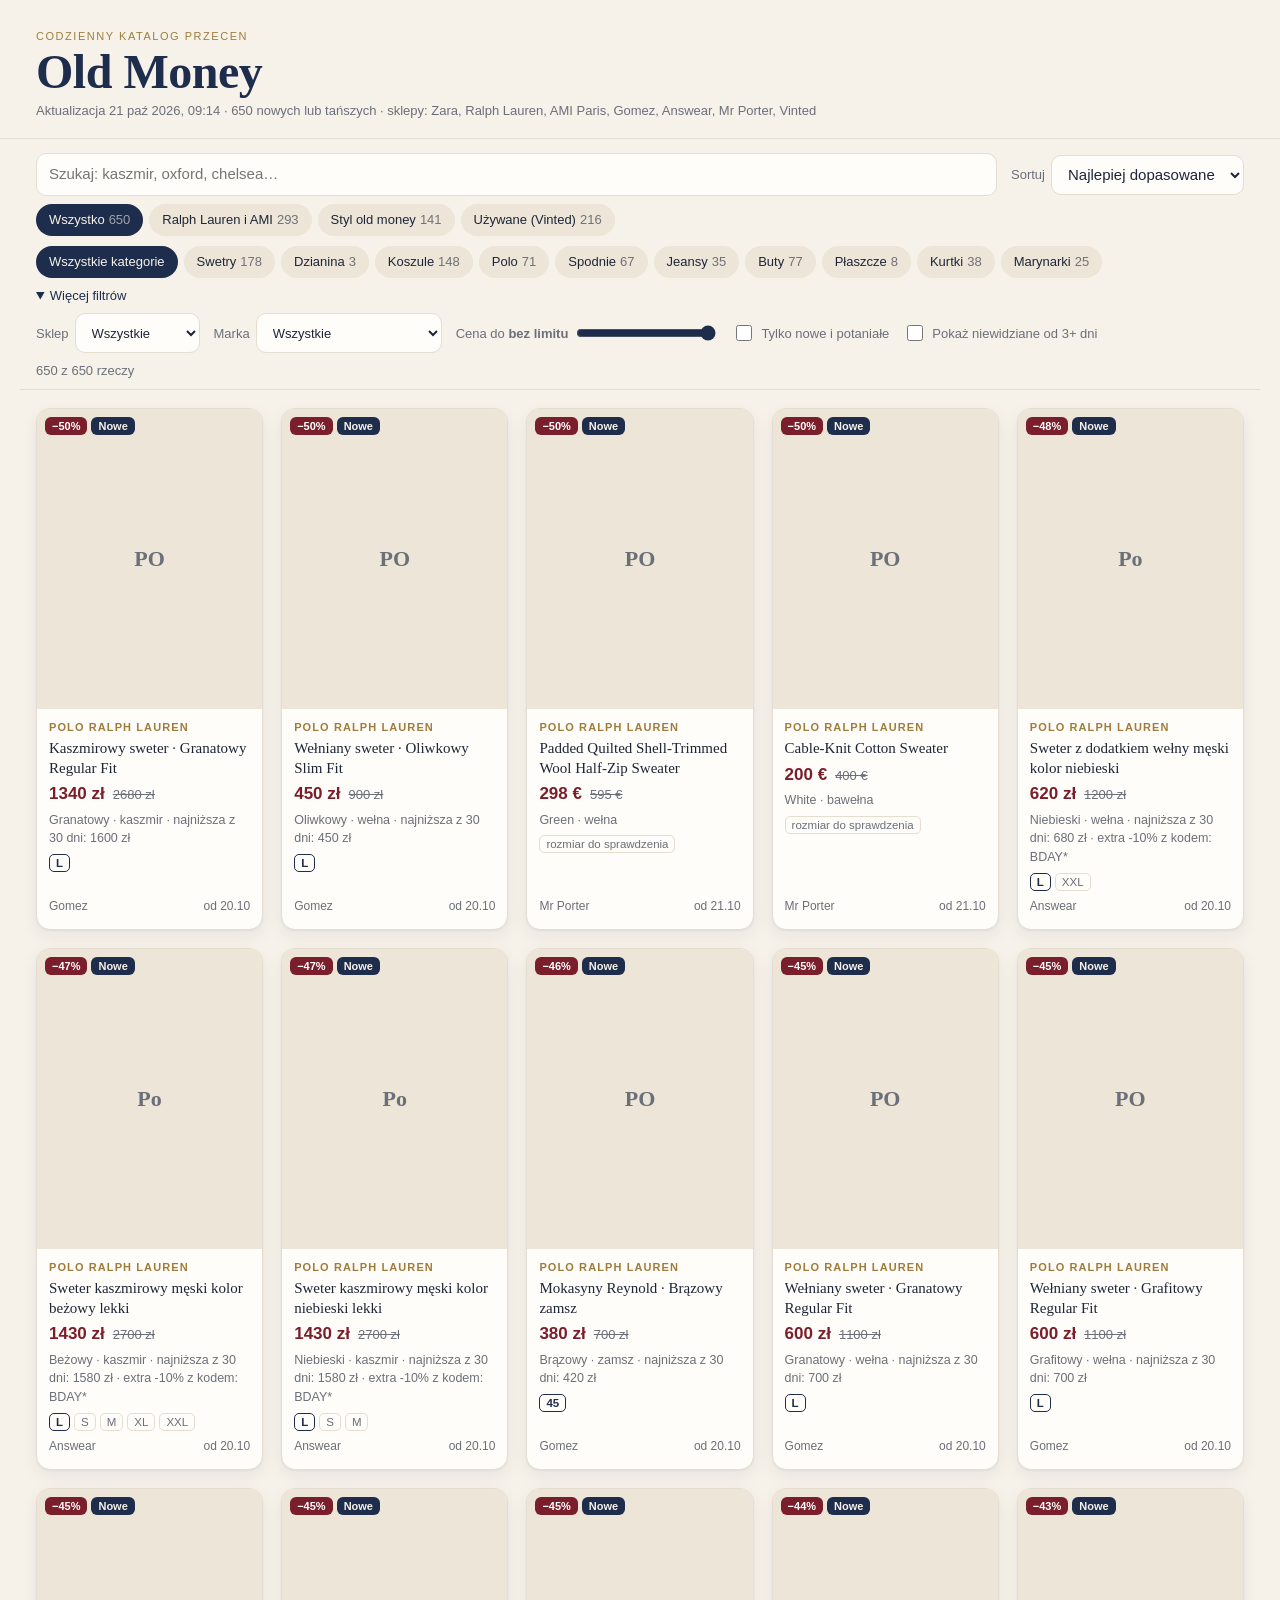
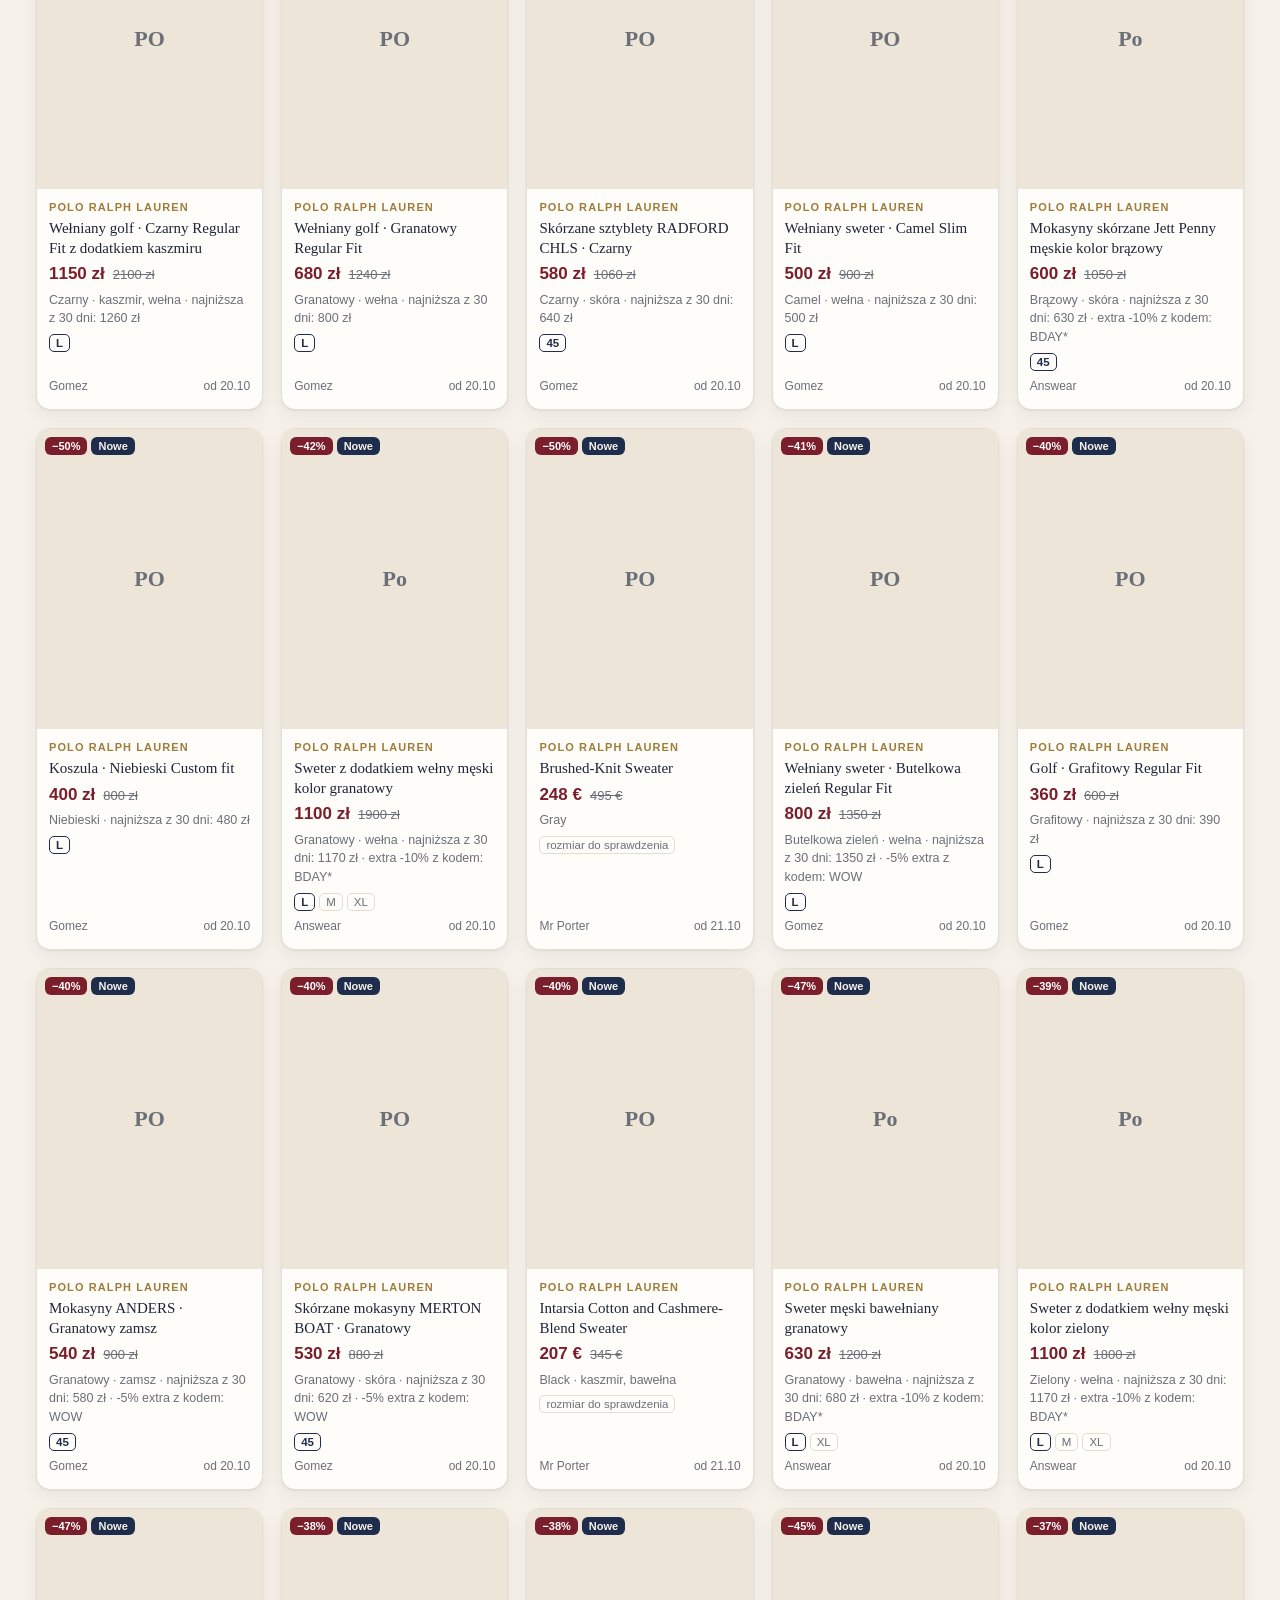
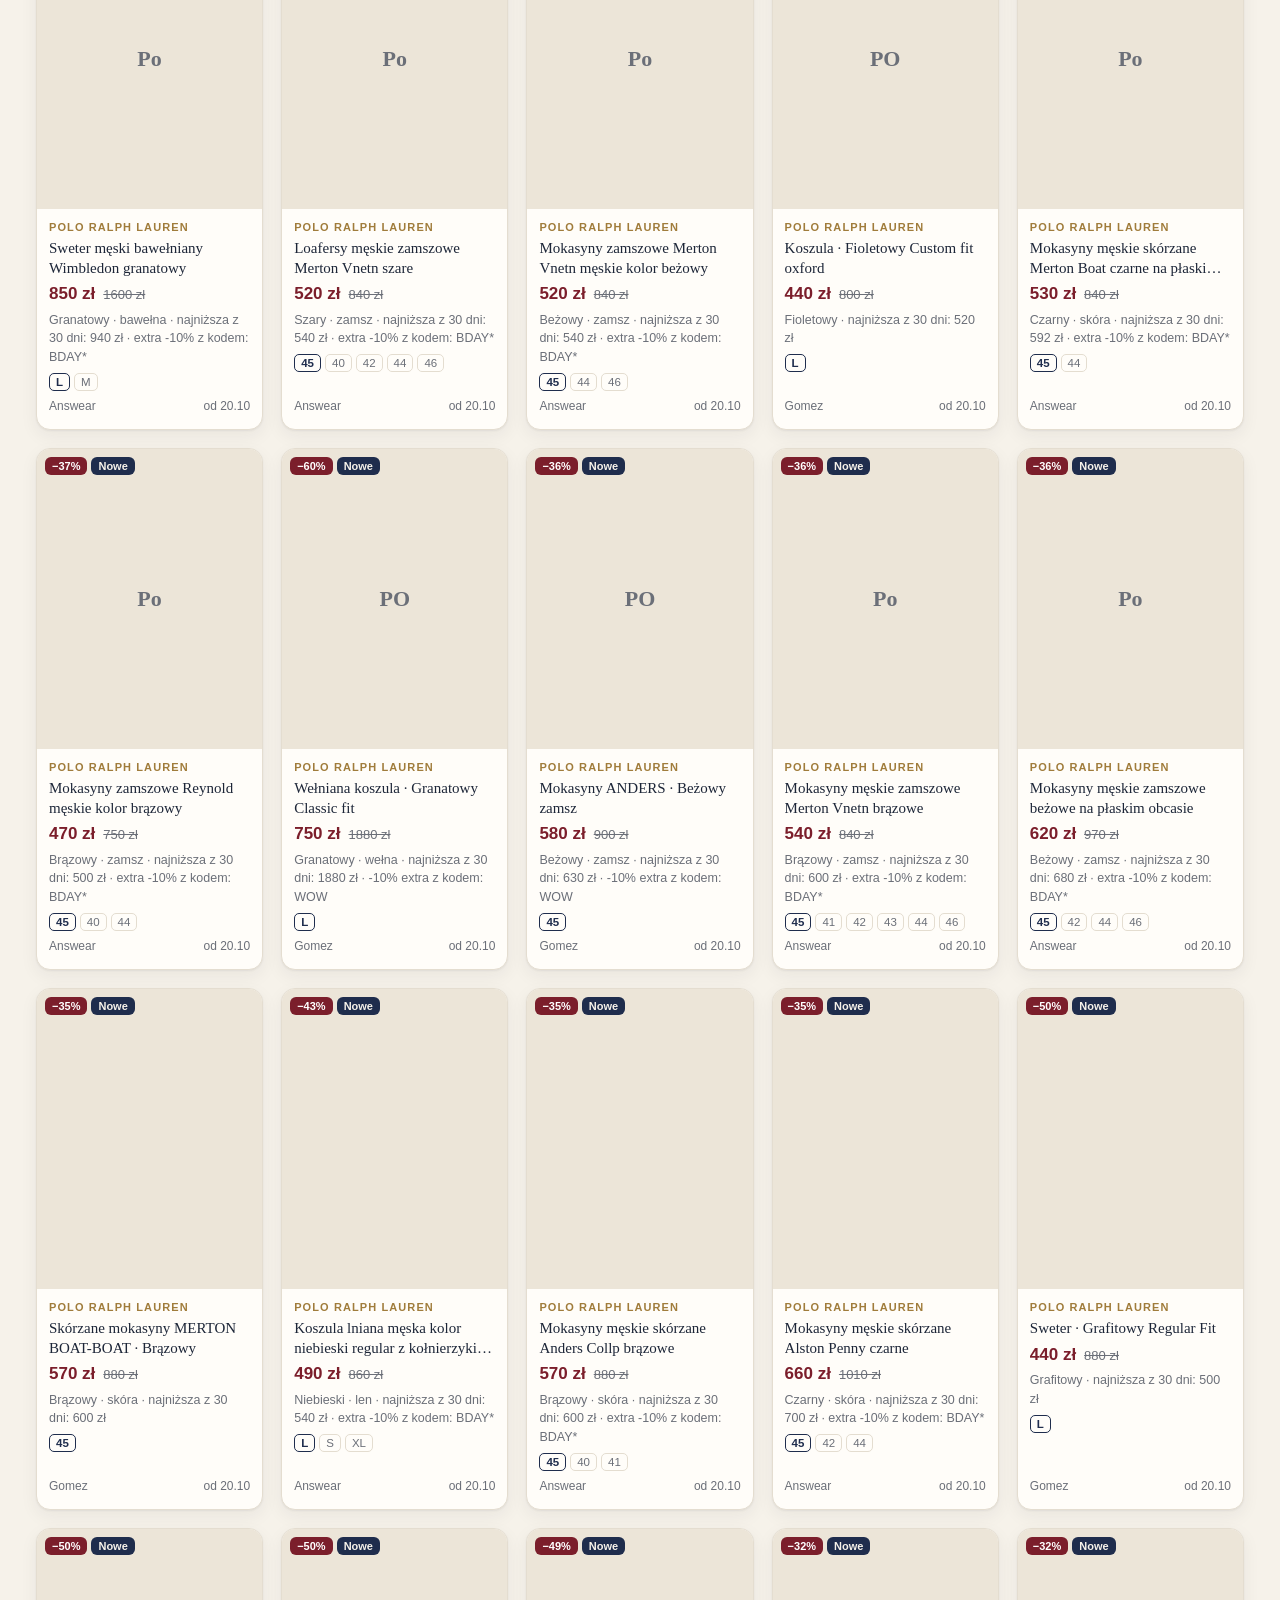
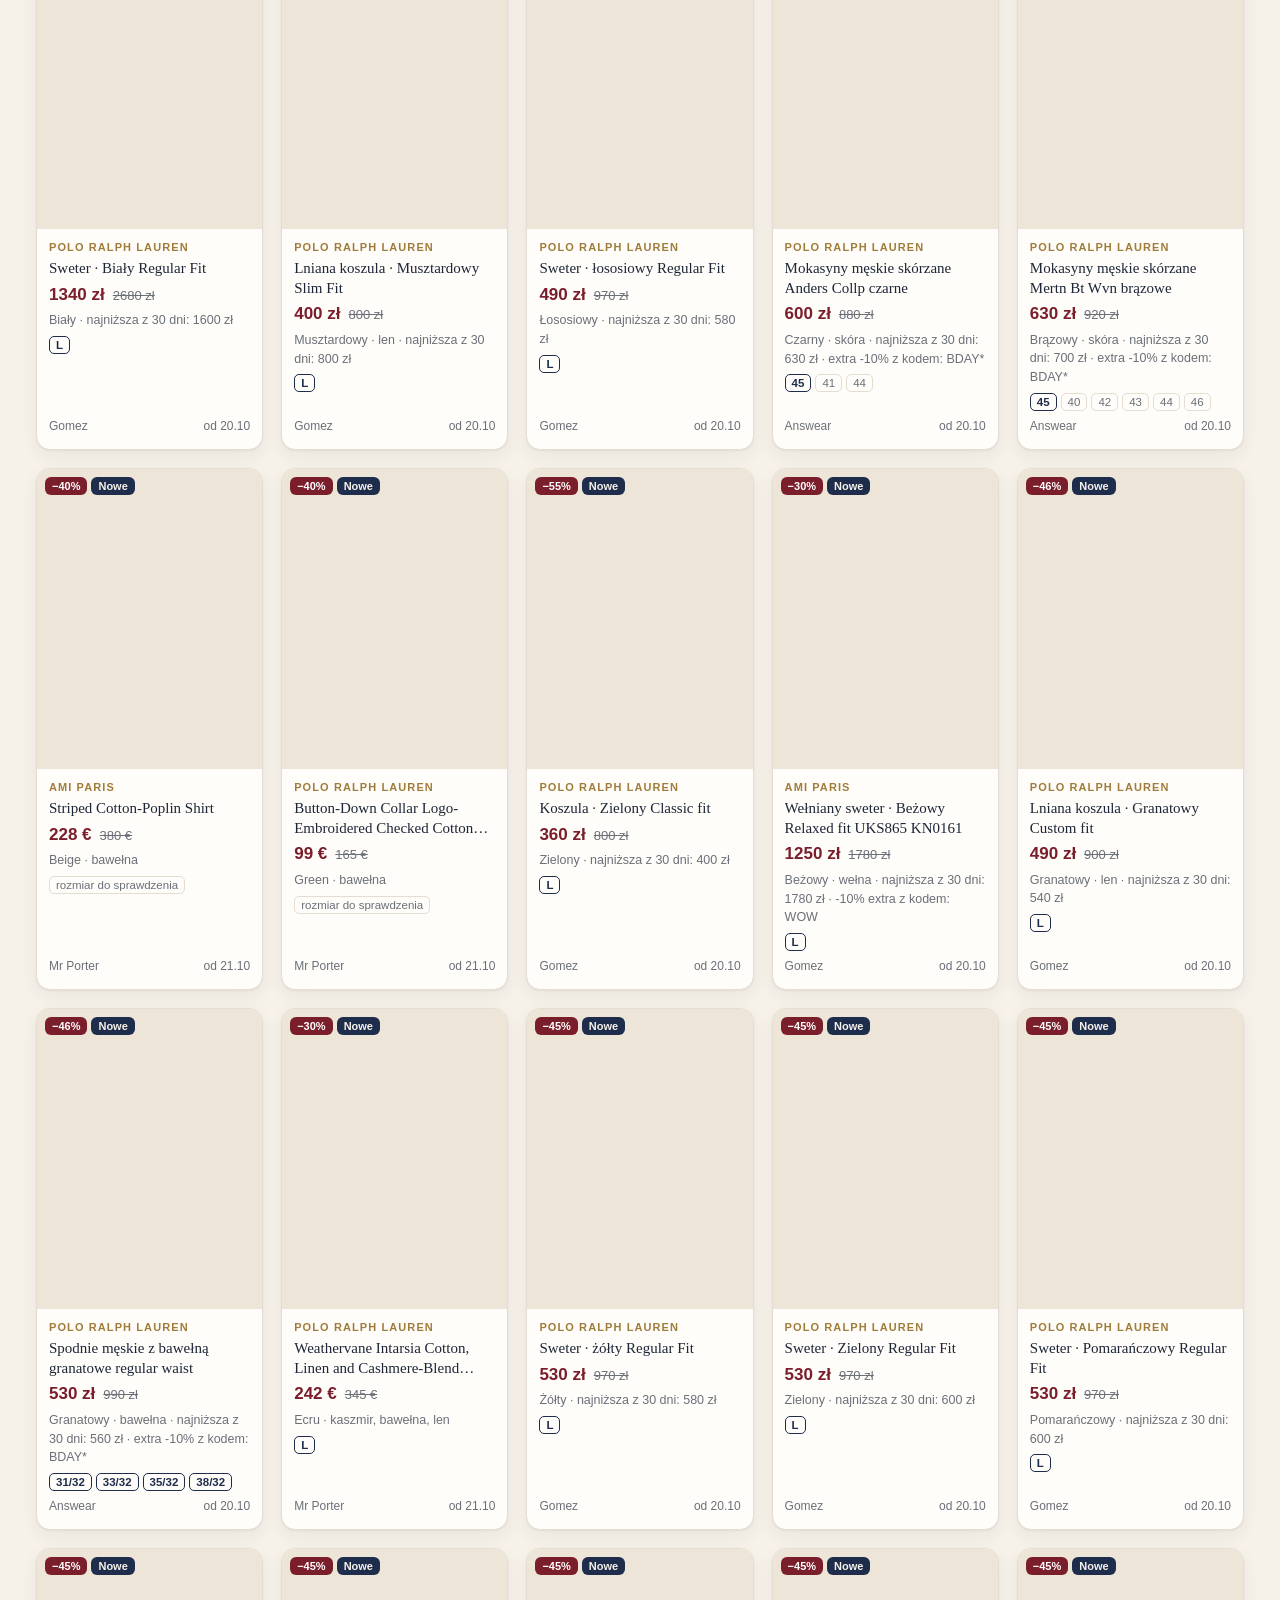
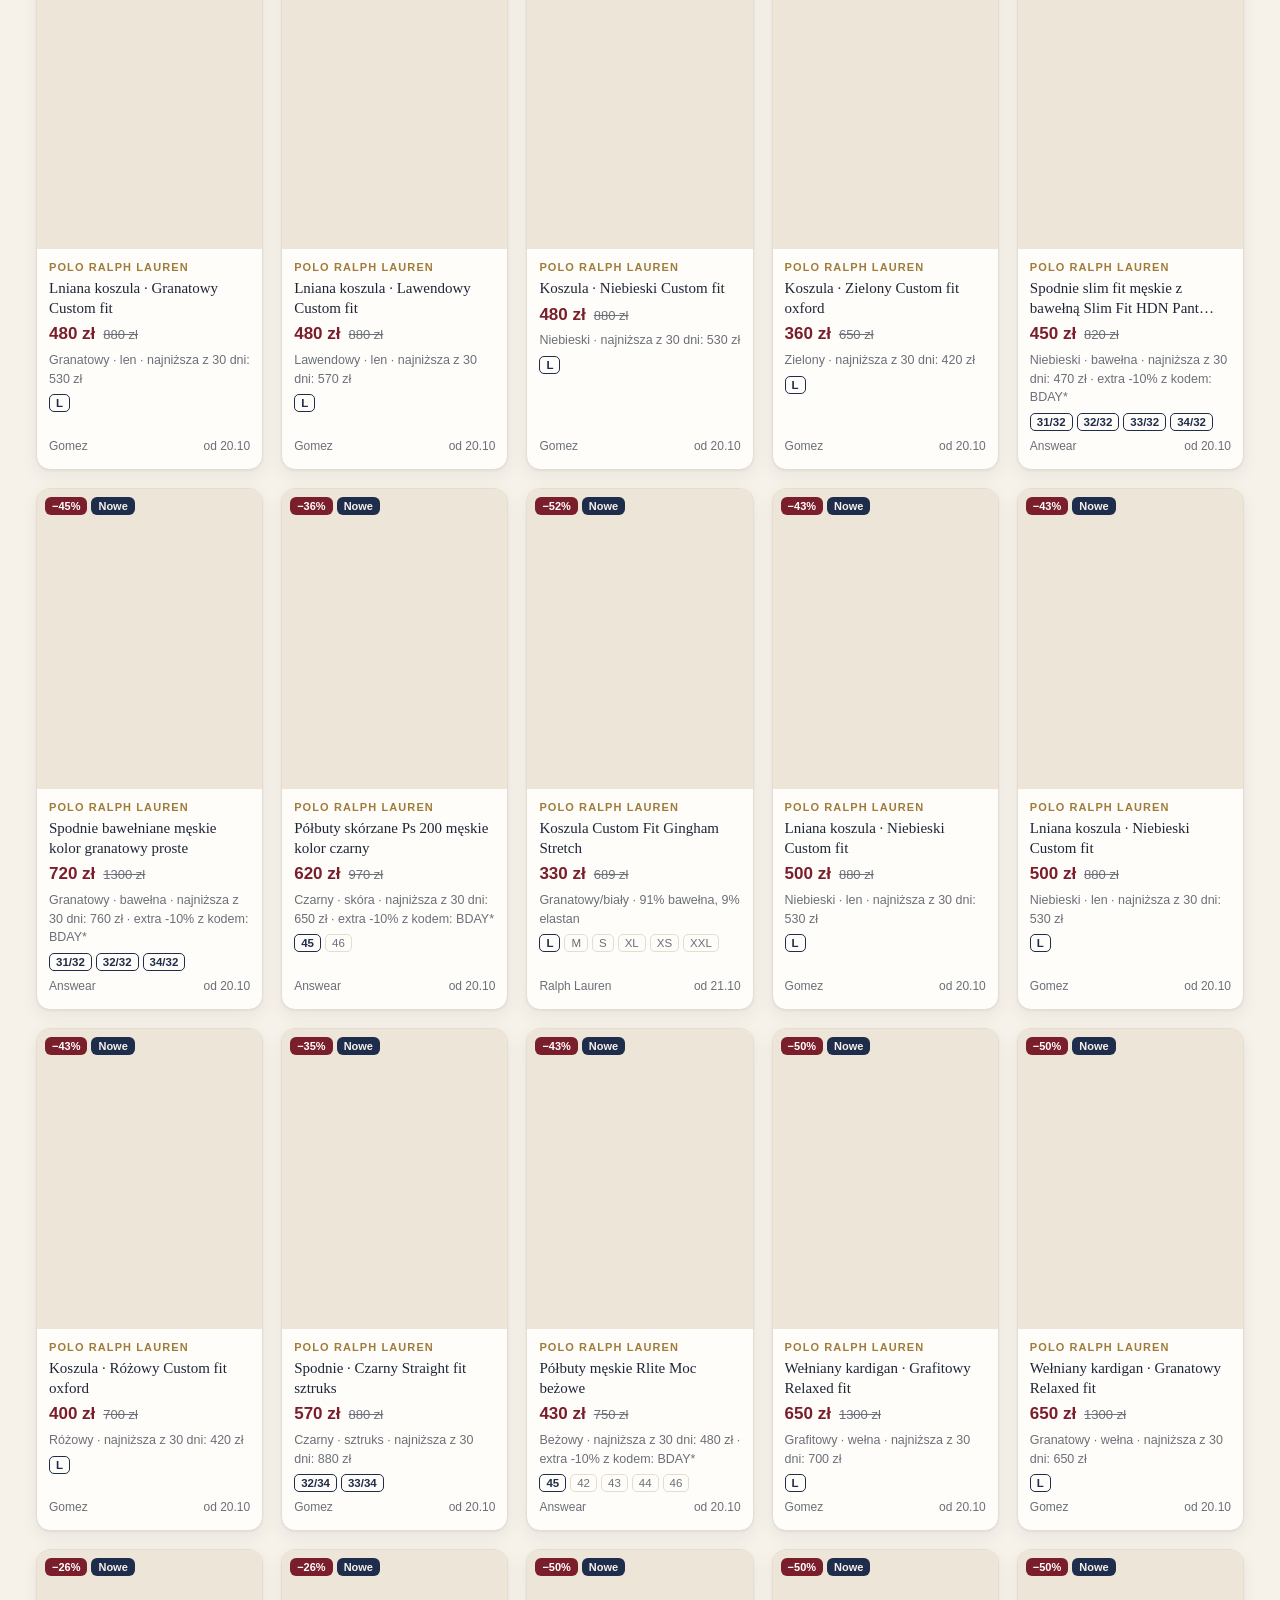
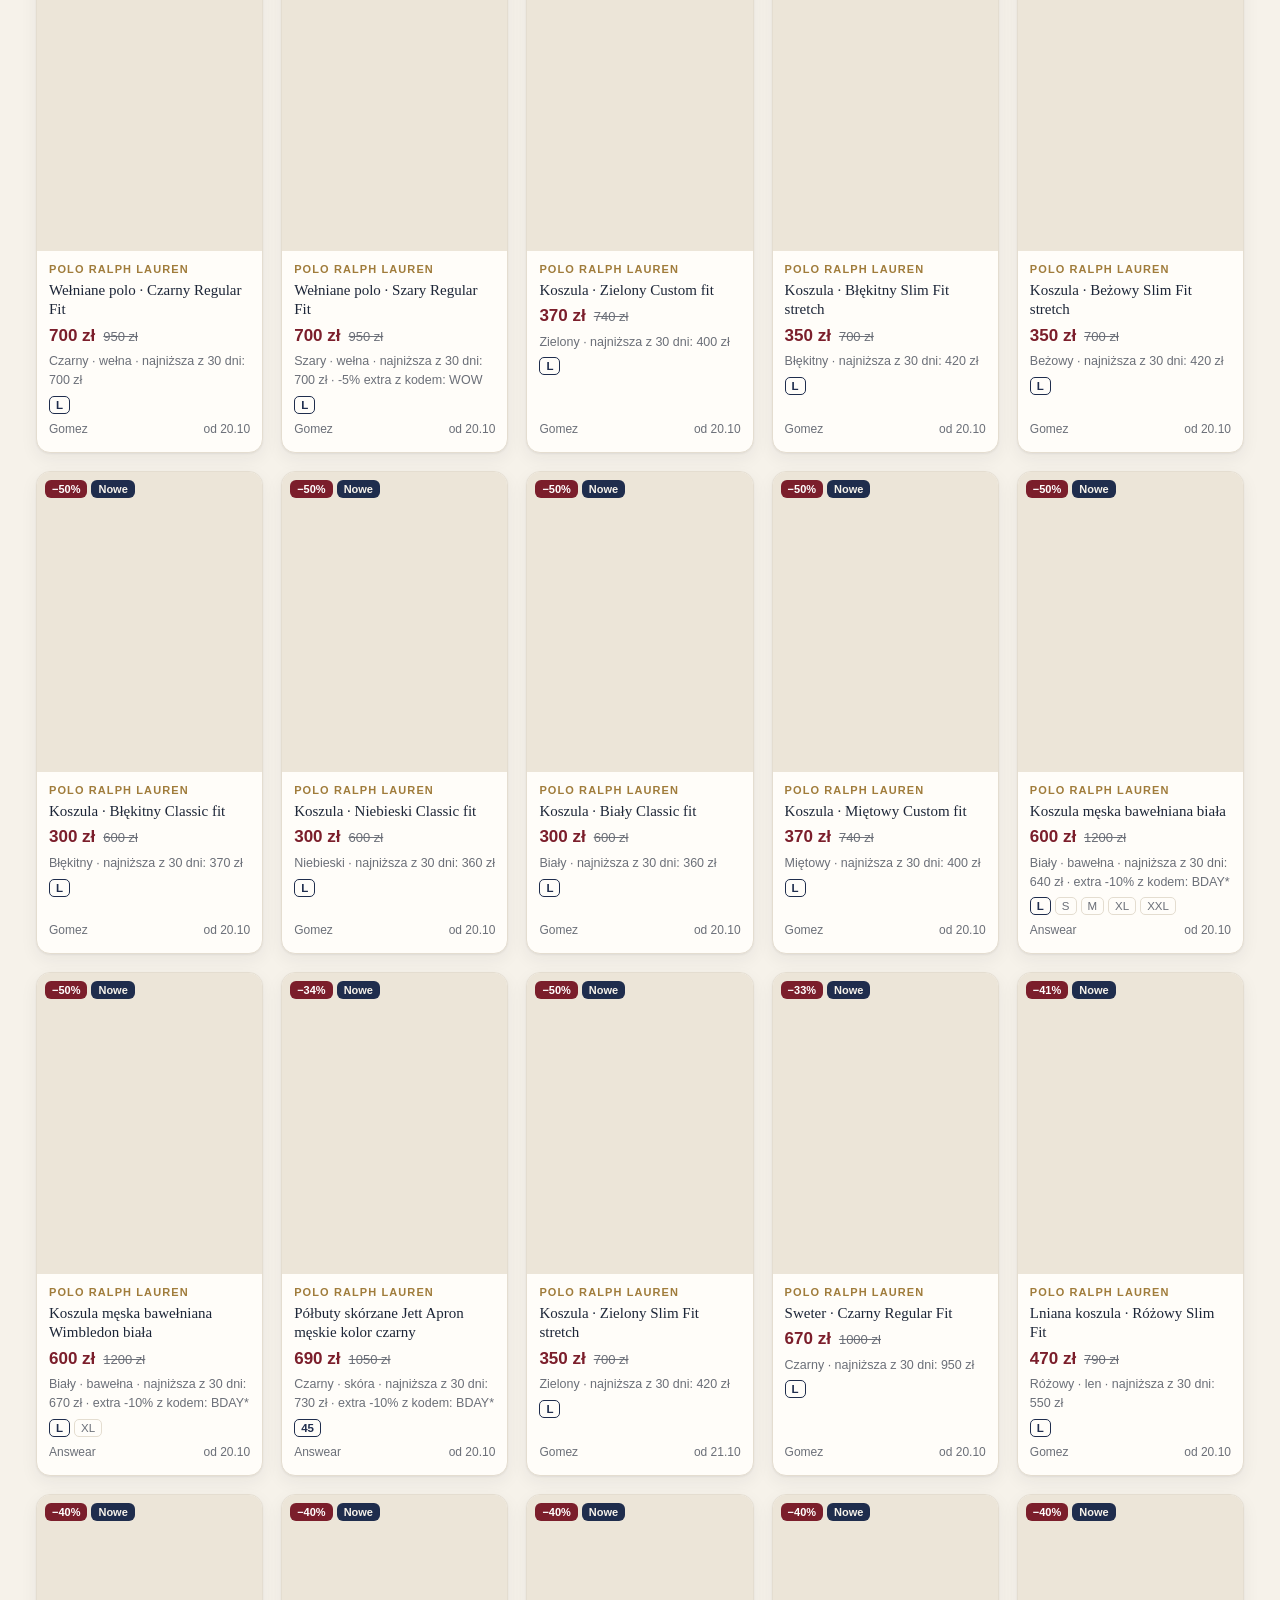
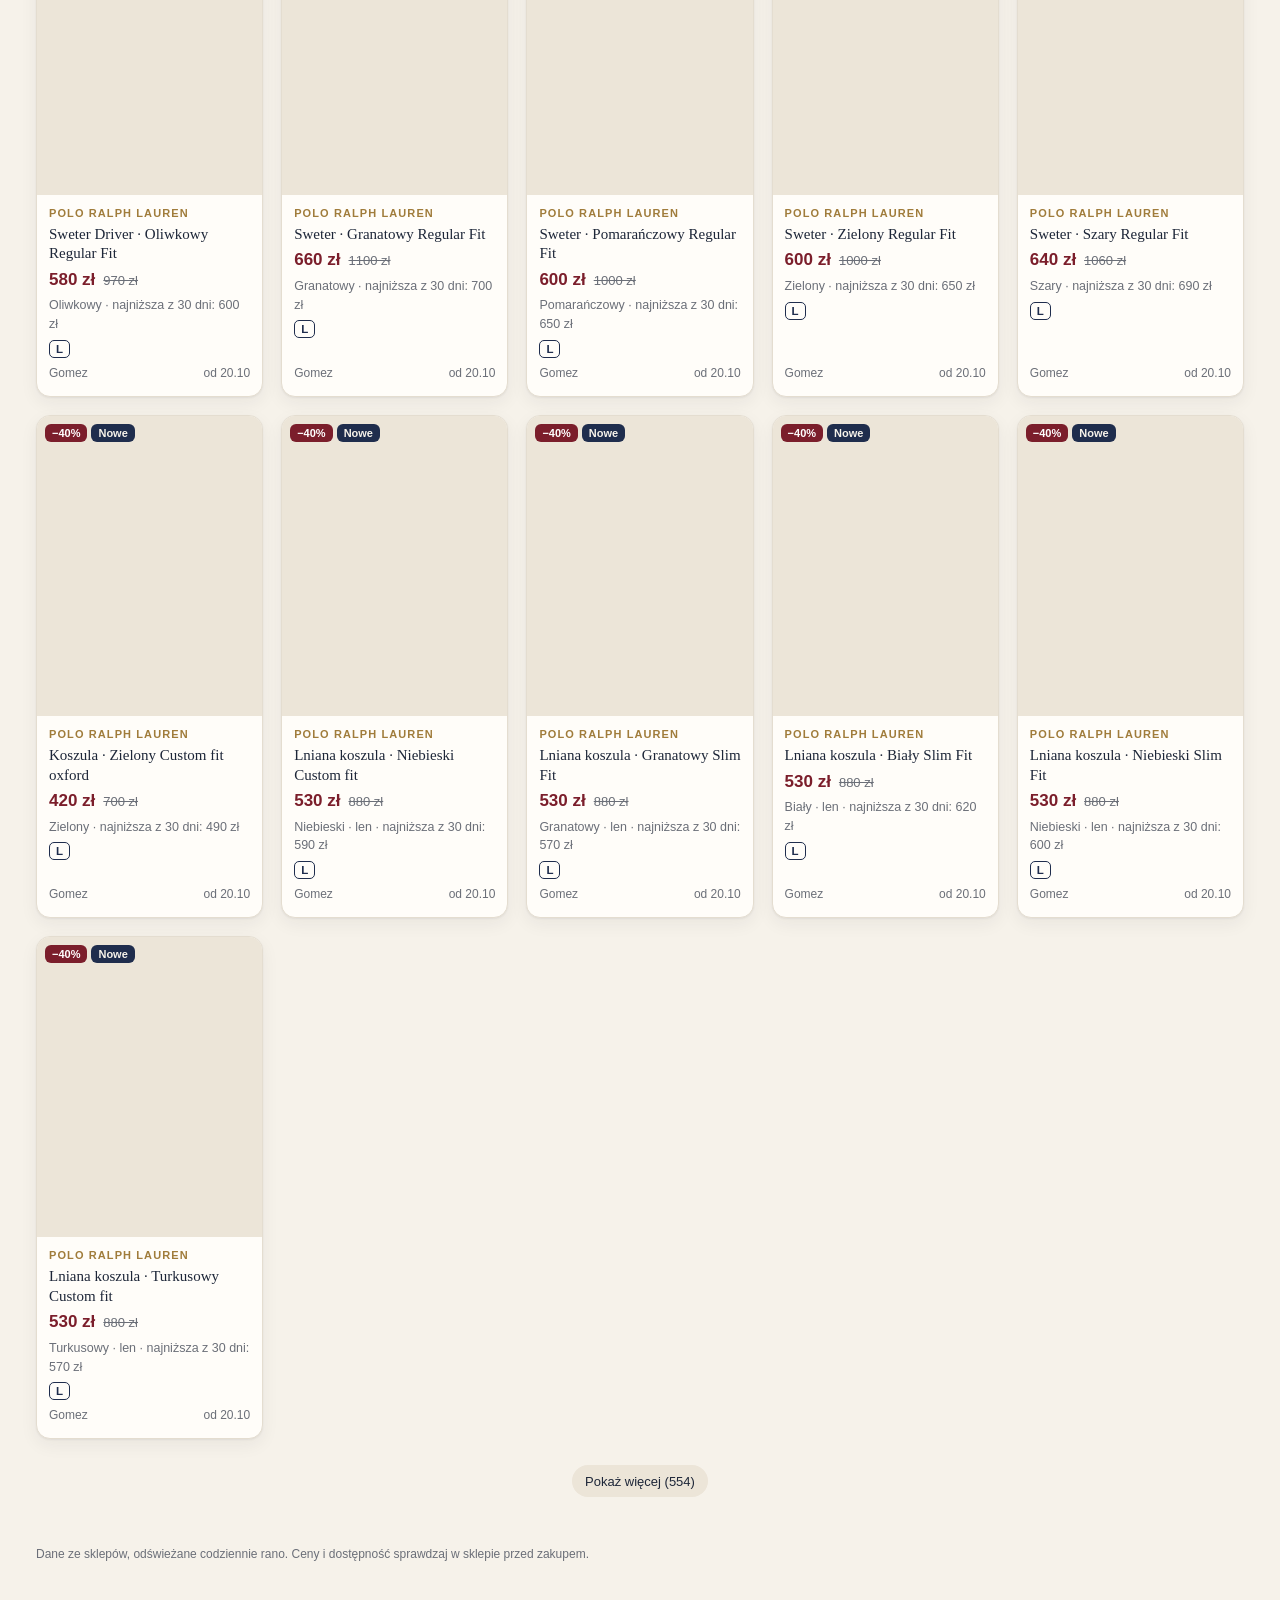
==== index.html @ 52106f84 "Katalog 2026-10-21 (pierwsza wersja)" ====
<!doctype html>
<html lang="pl">
<head>
<meta charset="utf-8">
<meta name="viewport" content="width=device-width, initial-scale=1">
<meta name="robots" content="noindex, nofollow">
<meta http-equiv="Content-Security-Policy" content="default-src 'self'; img-src https://static.zara.net https://gomez.pl https://dtcralphlauren.scene7.com https://www.mrporter.com https://cache.mrporter.com https://cdn.shopify.com https://www.amiparis.com https://amiparis.com https://*.ans-media.com https://*.vinted.net; object-src 'none'; script-src 'self'; style-src 'self'; connect-src 'self'; base-uri 'none'; form-action 'none'">
<meta name="referrer" content="no-referrer">
<title>Old Money — przeceny</title>
<link rel="stylesheet" href="style.css">
</head>
<body>
<header class="top">
  <div class="wrap">
    <p class="eyebrow">Codzienny katalog przecen</p>
    <h1>Old Money</h1>
    <p class="meta" id="meta">Ładowanie…</p>
  </div>
</header>

<section class="controls wrap" aria-label="Filtry i sortowanie">
  <div class="row">
    <label class="search">
      <span class="sr">Szukaj</span>
      <input id="q" type="search" placeholder="Szukaj: kaszmir, oxford, chelsea…" autocomplete="off">
    </label>
    <label class="sort">
      <span>Sortuj</span>
      <select id="sort">
        <option value="score">Najlepiej dopasowane</option>
        <option value="discount">Największy rabat</option>
        <option value="price">Najniższa cena</option>
        <option value="price_desc">Najwyższa cena</option>
        <option value="new">Najnowsze</option>
      </select>
    </label>
  </div>
  <div class="chips" id="sections" role="group" aria-label="Sekcja"></div>
  <div class="chips" id="categories" role="group" aria-label="Kategoria"></div>
  <details class="more-filters" id="morebox">
  <summary>Więcej filtrów</summary>
  <div class="row small">
    <label><span>Sklep</span><select id="shop"><option value="">Wszystkie</option></select></label>
    <label><span>Marka</span><select id="brand"><option value="">Wszystkie</option></select></label>
    <label class="range"><span>Cena do <b id="maxlbl"></b></span><input id="max" type="range" min="50" max="3000" step="50"></label>
    <label class="check"><input id="fresh" type="checkbox"> Tylko nowe i potaniałe</label>
    <label class="check"><input id="gone" type="checkbox"> Pokaż niewidziane od 3+ dni</label>
  </div>
  </details>
  <p class="count" id="count" aria-live="polite"></p>
</section>

<main class="wrap">
  <ul class="grid" id="grid"></ul>
  <p class="empty" id="empty" hidden>Nic nie pasuje do filtrów.</p>
</main>

<footer class="wrap foot">
  <p>Dane ze sklepów, odświeżane codziennie rano. Ceny i dostępność sprawdzaj w sklepie przed zakupem.</p>
</footer>
<script src="lib.js"></script>
<script src="app.js"></script>
</body>
</html>
---- style.css ----
:root {
  --bg: #f6f2ea; --card: #fffdf9; --ink: #1d2638; --muted: #6b6f78; --line: #e4ddd0;
  --navy: #1f2d4d; --accent: #7b1e2b; --gold: #a07c3b; --chip: #ece5d8; --ok: #2f5d46;
  --shadow: 0 1px 2px rgba(29, 38, 56, .06), 0 6px 18px rgba(29, 38, 56, .06);
  --serif: "Iowan Old Style", "Palatino Linotype", Palatino, "Book Antiqua", Georgia, serif;
  --sans: -apple-system, BlinkMacSystemFont, "Segoe UI", Roboto, "Helvetica Neue", Arial, sans-serif;
  color-scheme: light;
}
@media (prefers-color-scheme: dark) {
  :root {
    --bg: #14171d; --card: #1b1f27; --ink: #ece6da; --muted: #a29d93; --line: #2c313b;
    --navy: #c9d3ea; --accent: #e07a86; --gold: #d2ae6b; --chip: #262b35; --ok: #8fc4a6;
    --shadow: 0 1px 2px rgba(0, 0, 0, .3), 0 6px 18px rgba(0, 0, 0, .25);
    color-scheme: dark;
  }
}
* { box-sizing: border-box; }
html { -webkit-text-size-adjust: 100%; }
body { margin: 0; background: var(--bg); color: var(--ink); font: 15px/1.5 var(--sans); }
.wrap { max-width: 1240px; margin: 0 auto; padding: 0 16px; }
.sr { position: absolute; width: 1px; height: 1px; overflow: hidden; clip: rect(0 0 0 0); }

.top { border-bottom: 1px solid var(--line); padding: 28px 0 18px; }
.eyebrow { margin: 0; text-transform: uppercase; letter-spacing: .14em; font-size: 11px; color: var(--gold); }
h1 { margin: 2px 0 4px; font: 600 clamp(32px, 6vw, 48px)/1.05 var(--serif); color: var(--navy); letter-spacing: -.01em; }
.meta { margin: 0; color: var(--muted); font-size: 13px; }

.controls { background: var(--bg); padding-top: 14px; padding-bottom: 8px; border-bottom: 1px solid var(--line); }
@media (min-width: 900px) { .controls { position: sticky; top: 0; z-index: 5; } }
.more-filters summary { cursor: pointer; font-size: 13px; color: var(--navy); padding: 6px 0; width: max-content; }
.more-filters summary:focus-visible { outline: 2px solid var(--gold); outline-offset: 2px; }
.more-filters .row.small { margin-top: 2px; }
.row { display: flex; flex-wrap: wrap; gap: 10px 14px; align-items: center; }
.row.small { font-size: 13px; color: var(--muted); margin-top: 6px; }
.row label { display: flex; align-items: center; gap: 6px; }
.search { flex: 1 1 260px; }
.search input { width: 100%; }
input[type=search], select { font: inherit; color: var(--ink); background: var(--card); border: 1px solid var(--line);
  border-radius: 10px; padding: 9px 12px; min-height: 40px; }
input[type=search]:focus, select:focus, .chip:focus-visible, input[type=checkbox]:focus-visible, input[type=range]:focus-visible {
  outline: 2px solid var(--gold); outline-offset: 2px; }
.sort span { color: var(--muted); font-size: 13px; }
.range input { width: 140px; accent-color: var(--navy); }
.check input { accent-color: var(--navy); width: 16px; height: 16px; }

.chips { display: flex; gap: 6px; overflow-x: auto; padding: 8px 0 2px; scrollbar-width: none; }
.chips::-webkit-scrollbar { display: none; }
.chip { flex: none; font: 500 13px var(--sans); color: var(--ink); background: var(--chip); border: 1px solid transparent;
  border-radius: 999px; padding: 6px 12px; cursor: pointer; min-height: 32px; }
.chip[aria-pressed=true] { background: var(--navy); color: var(--bg); }
.chip .n { opacity: .6; margin-left: 4px; font-variant-numeric: tabular-nums; }
.count { margin: 8px 0 0; font-size: 13px; color: var(--muted); }

.grid { list-style: none; margin: 18px 0 0; padding: 0; display: grid; gap: 18px;
  grid-template-columns: repeat(auto-fill, minmax(220px, 1fr)); }
@media (max-width: 520px) { .grid { grid-template-columns: repeat(2, minmax(0, 1fr)); gap: 12px; } }
.card { background: var(--card); border: 1px solid var(--line); border-radius: 14px; overflow: hidden; box-shadow: var(--shadow);
  display: flex; flex-direction: column; transition: transform .15s ease, box-shadow .15s ease; }
.card:hover { transform: translateY(-2px); }
.card.gone { opacity: .55; }
.card a.media { position: relative; display: block; aspect-ratio: 3 / 4; background: var(--chip); overflow: hidden; }
.card img { position: absolute; inset: 0; width: 100%; height: 100%; object-fit: cover; display: block; }
.card .noimg { position: absolute; inset: 0; display: grid; place-items: center; color: var(--muted); font: 600 22px var(--serif); }
.badges { position: absolute; top: 8px; left: 8px; right: 8px; display: flex; flex-wrap: wrap; gap: 4px; }
.badge { font: 600 11px var(--sans); padding: 3px 7px; border-radius: 6px; background: var(--card); color: var(--ink); }
.badge.off { background: var(--accent); color: #fff; }
.badge.new { background: var(--navy); color: var(--bg); }
.badge.drop { background: var(--ok); color: #fff; }
.badge.used { background: var(--gold); color: #fff; }
.body { padding: 12px 12px 14px; display: flex; flex-direction: column; gap: 6px; flex: 1; }
.brand { font: 600 11px var(--sans); letter-spacing: .1em; text-transform: uppercase; color: var(--gold); }
.title { margin: 0; font: 500 15px/1.3 var(--serif); color: var(--ink); display: -webkit-box; -webkit-line-clamp: 2;
  -webkit-box-orient: vertical; overflow: hidden; }
.title a { color: inherit; text-decoration: none; }
.title a:hover { text-decoration: underline; }
.price { display: flex; align-items: baseline; gap: 8px; flex-wrap: wrap; }
.price .now { font: 700 17px var(--sans); color: var(--accent); font-variant-numeric: tabular-nums; }
.price .was { color: var(--muted); text-decoration: line-through; font-size: 13px; }
.desc { margin: 0; font-size: 12.5px; color: var(--muted); }
.sizes { display: flex; flex-wrap: wrap; gap: 4px; }
.size { font: 500 11.5px var(--sans); padding: 2px 6px; border-radius: 5px; border: 1px solid var(--line); color: var(--muted); }
.size.mine { border-color: var(--navy); color: var(--navy); font-weight: 700; }
.foot-row { margin-top: auto; display: flex; justify-content: space-between; gap: 8px; font-size: 12px; color: var(--muted); }
.hist { font-size: 12px; color: var(--ok); }
.more { grid-column: 1 / -1; text-align: center; padding: 8px 0 4px; }
.empty { text-align: center; color: var(--muted); padding: 40px 0; }
.foot { color: var(--muted); font-size: 12px; padding: 32px 16px 48px; }
@media (prefers-reduced-motion: reduce) { .card { transition: none; } .card:hover { transform: none; } }
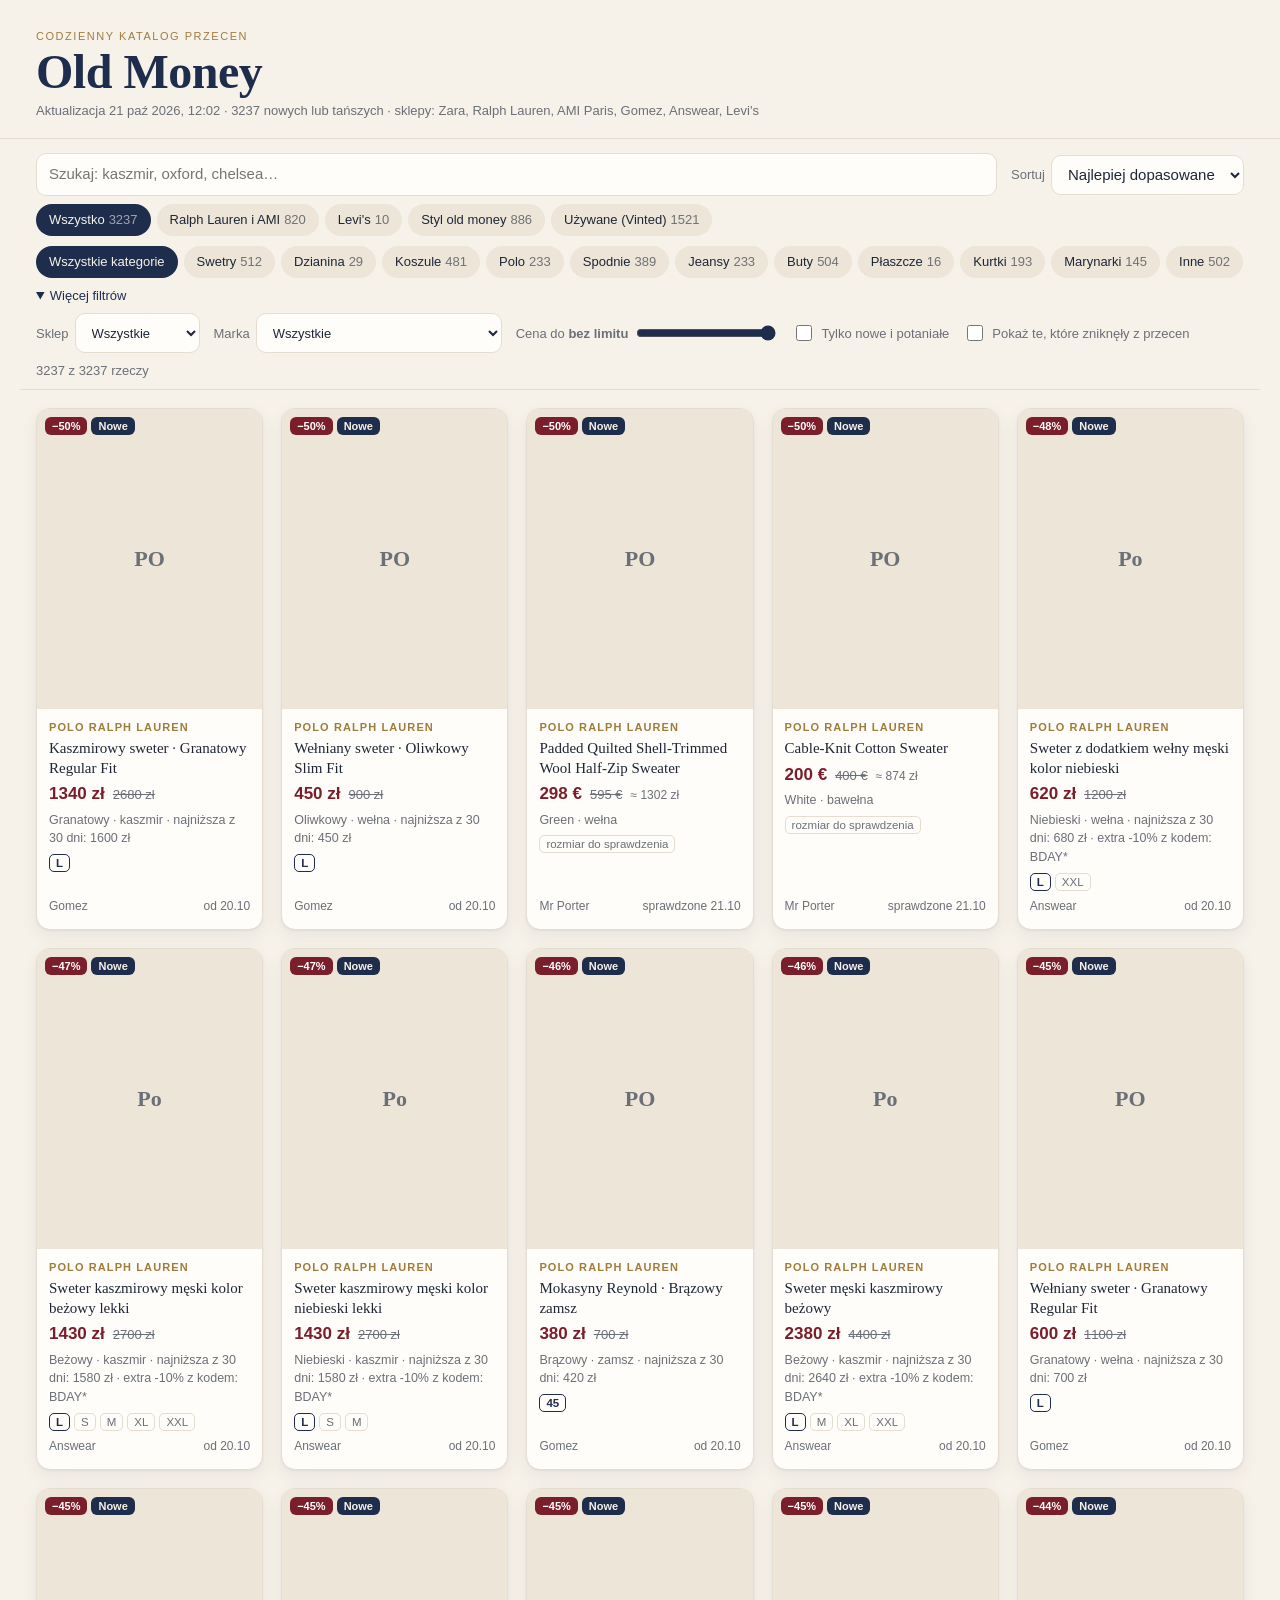
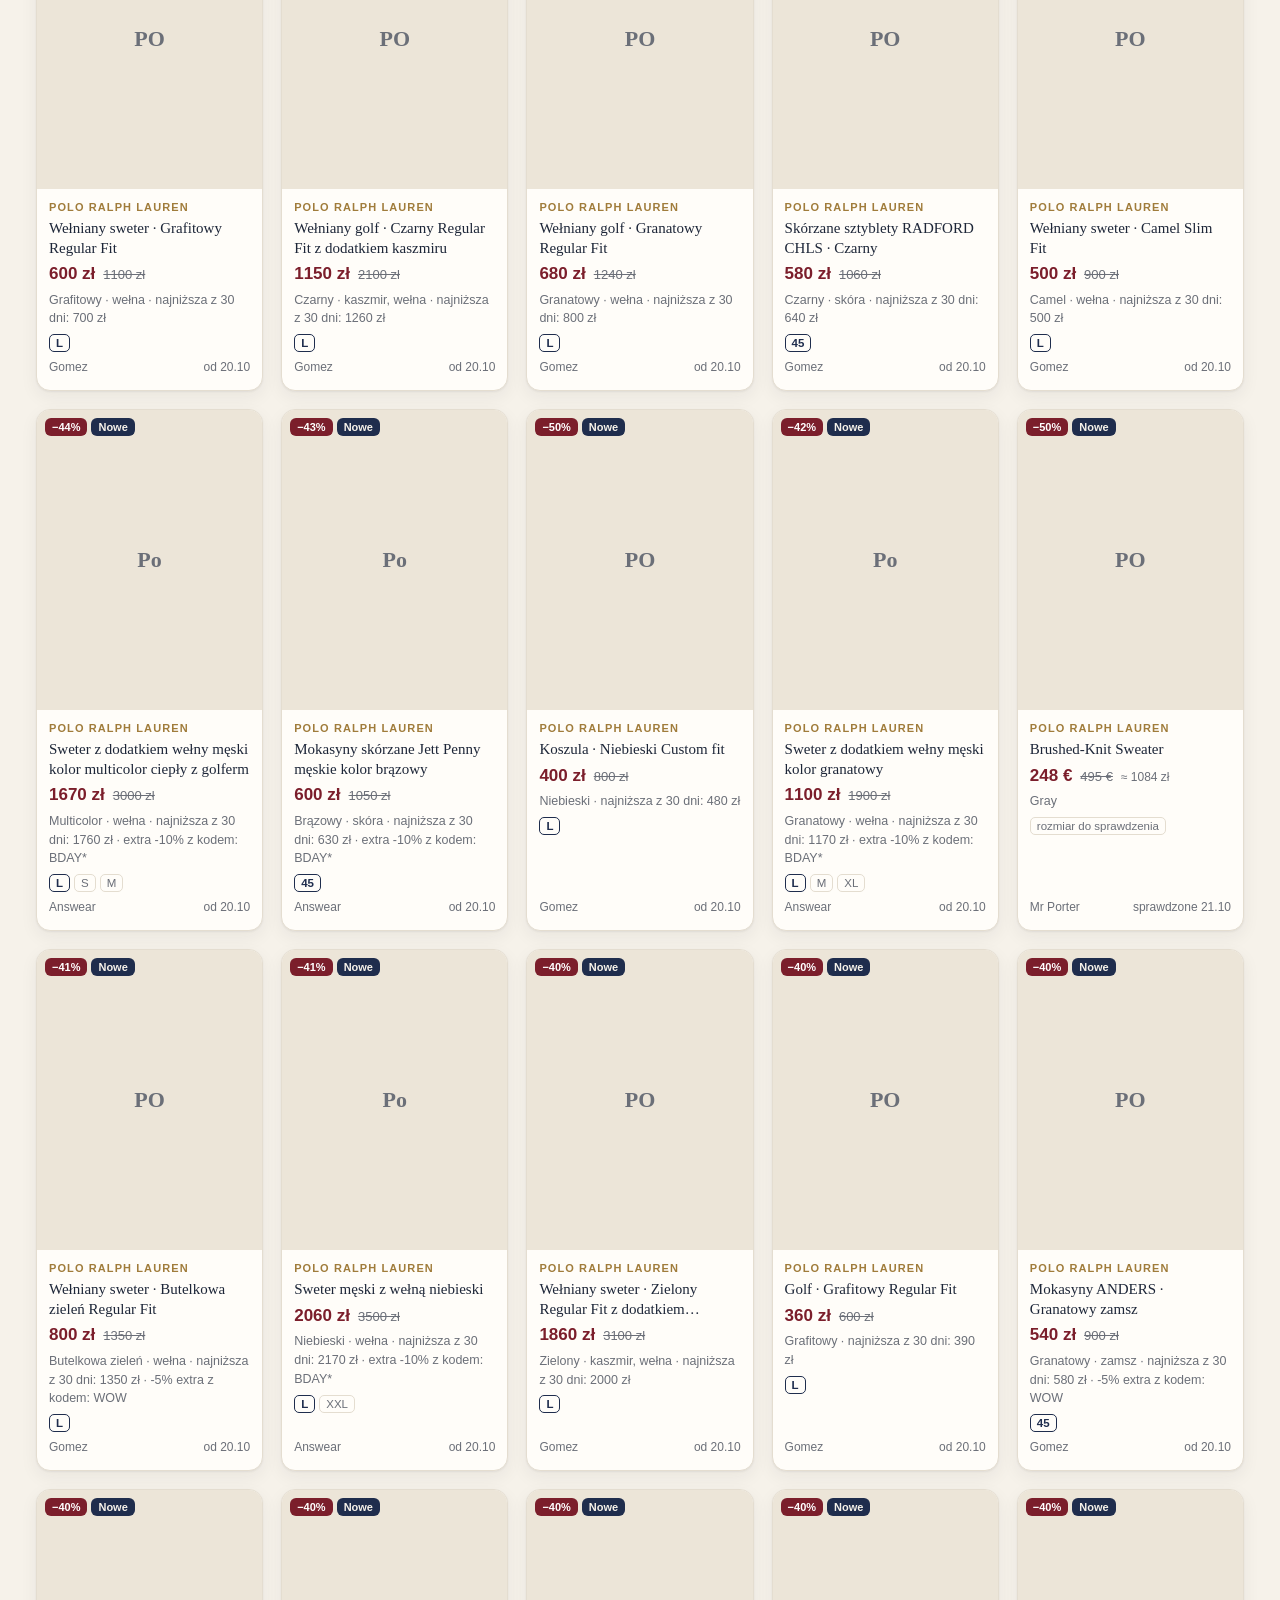
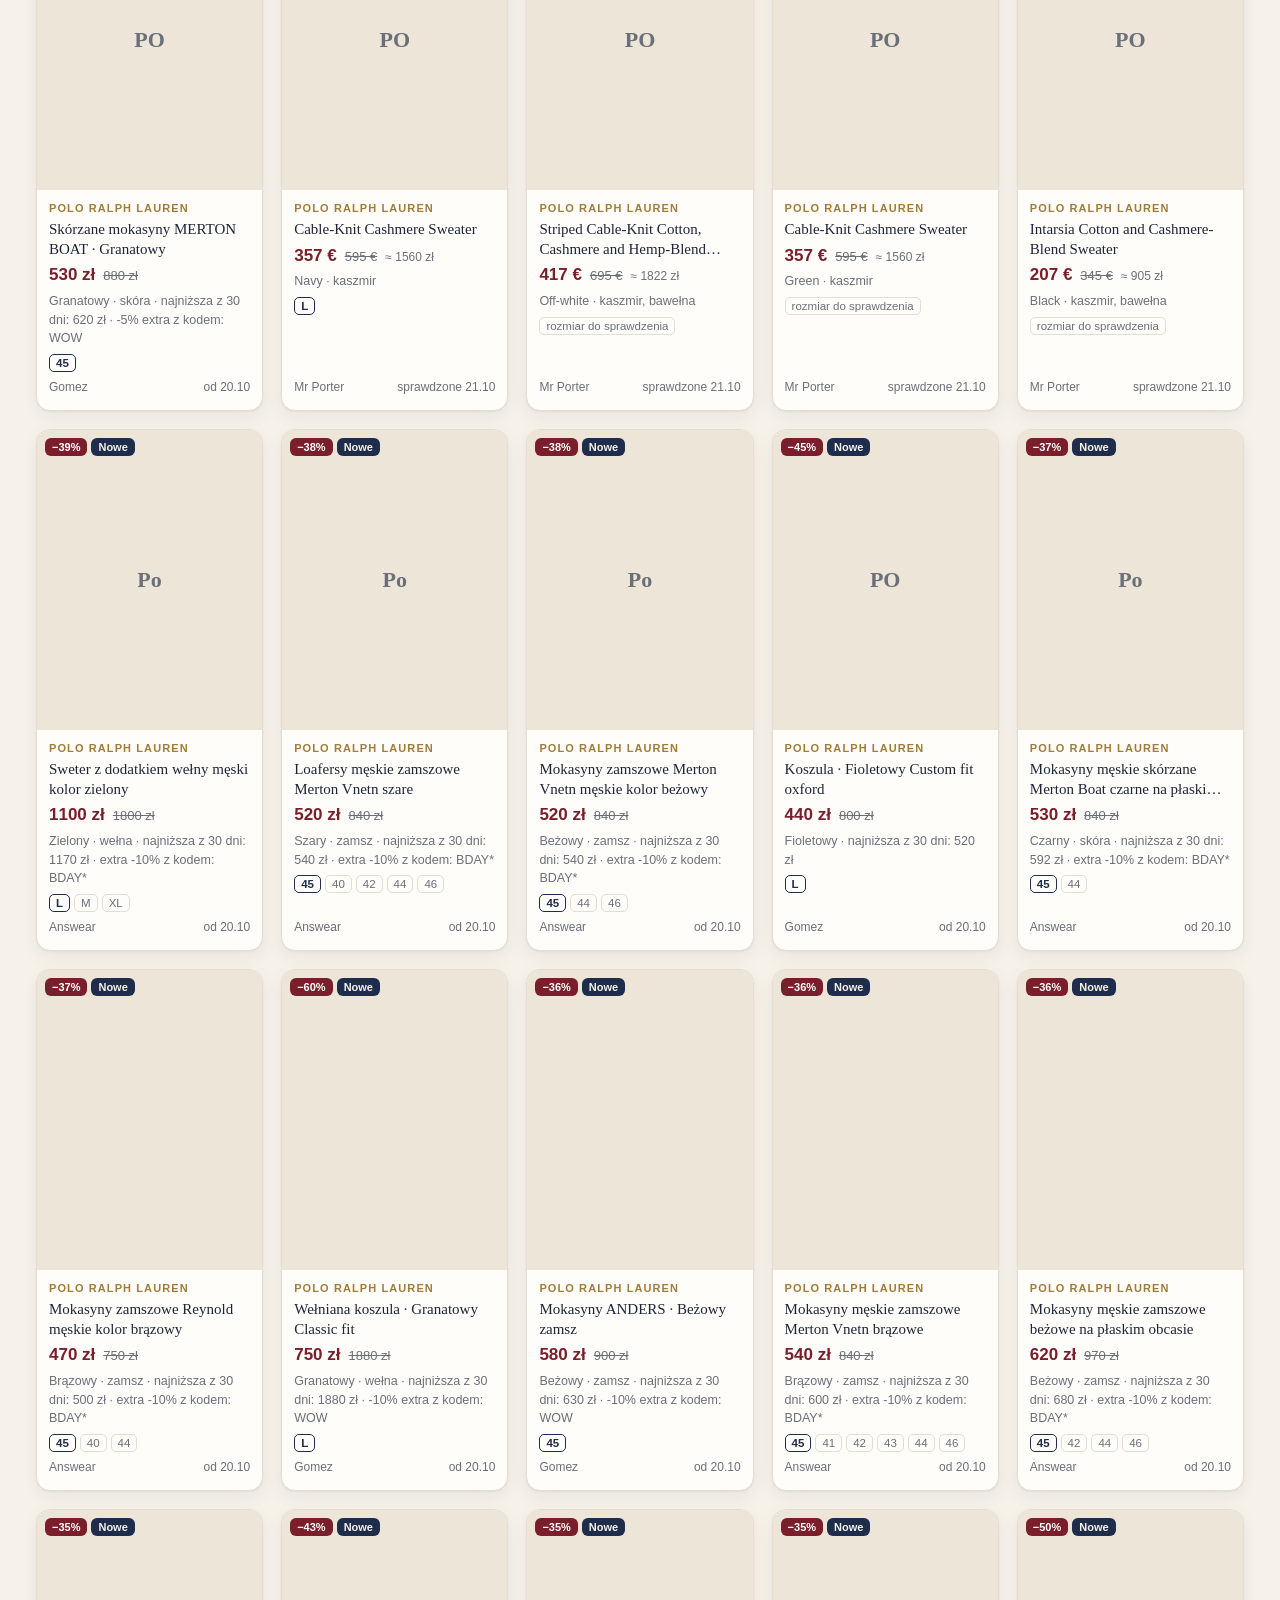
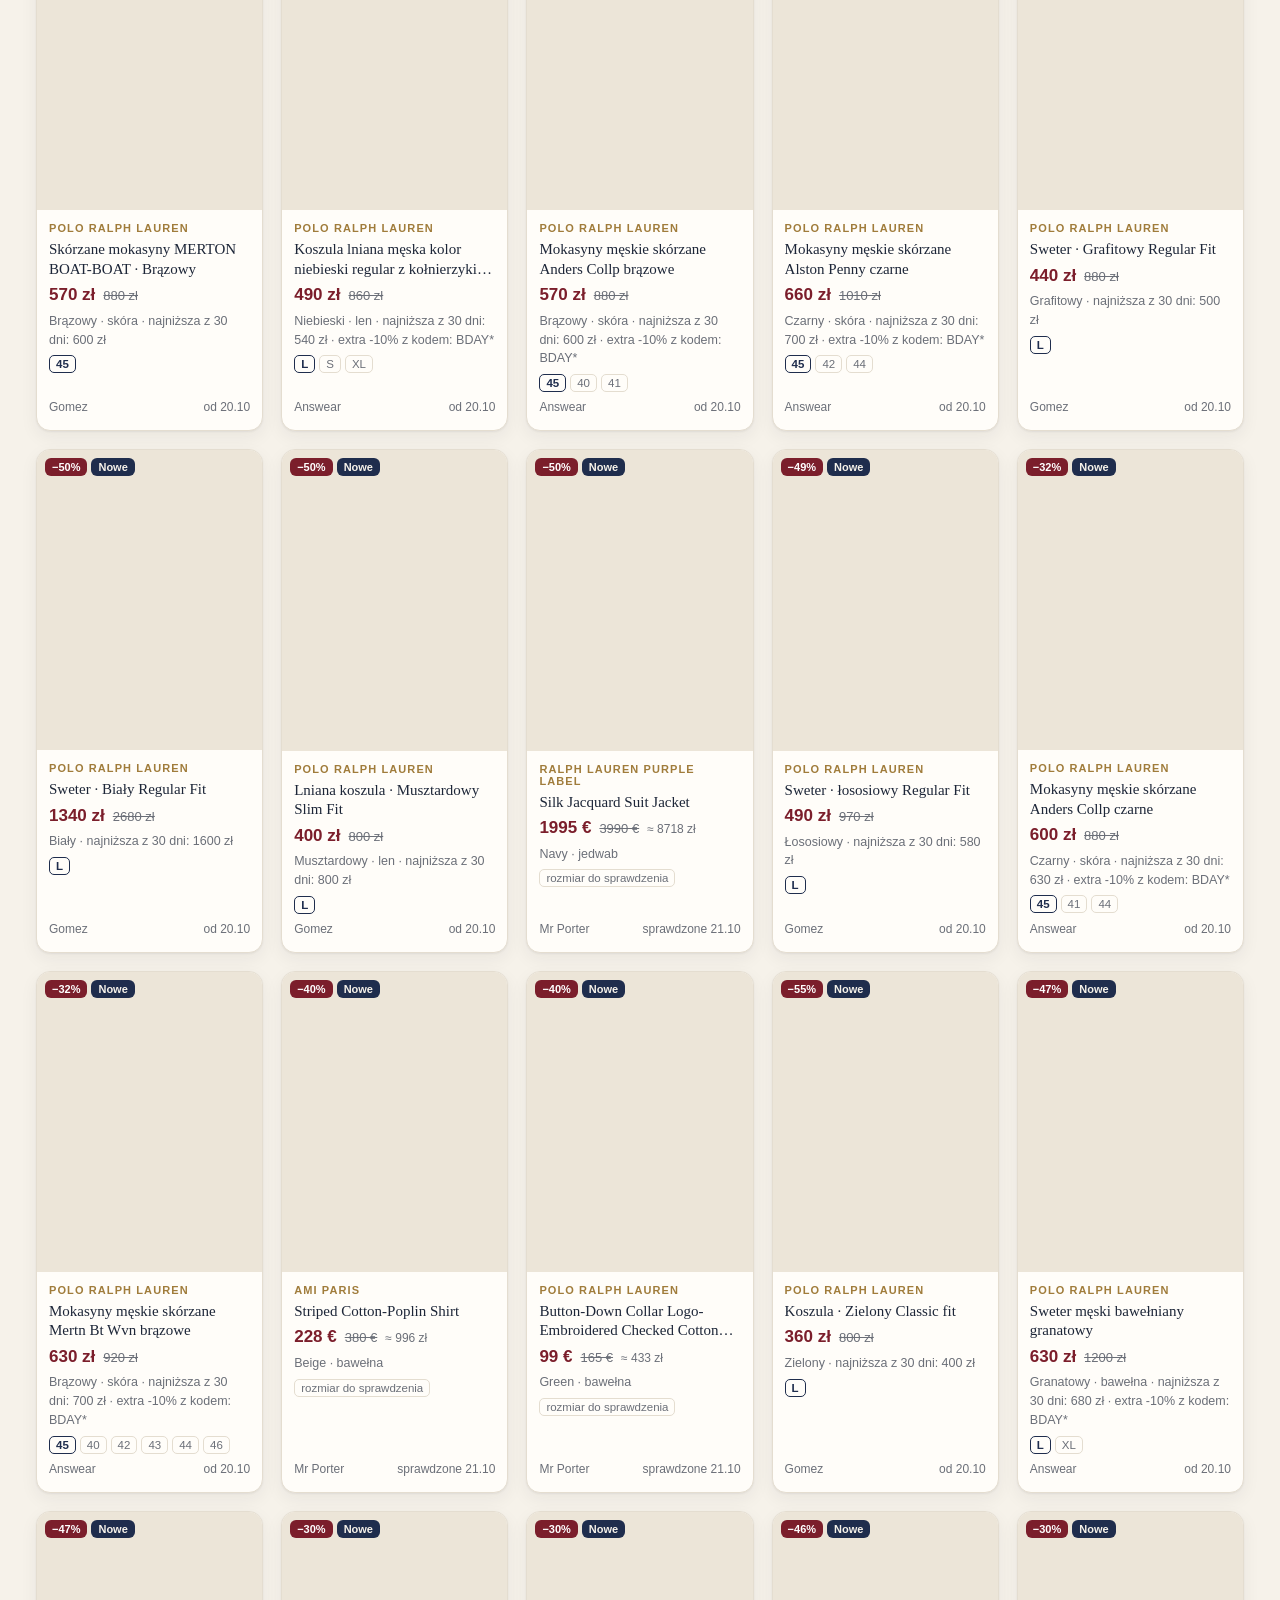
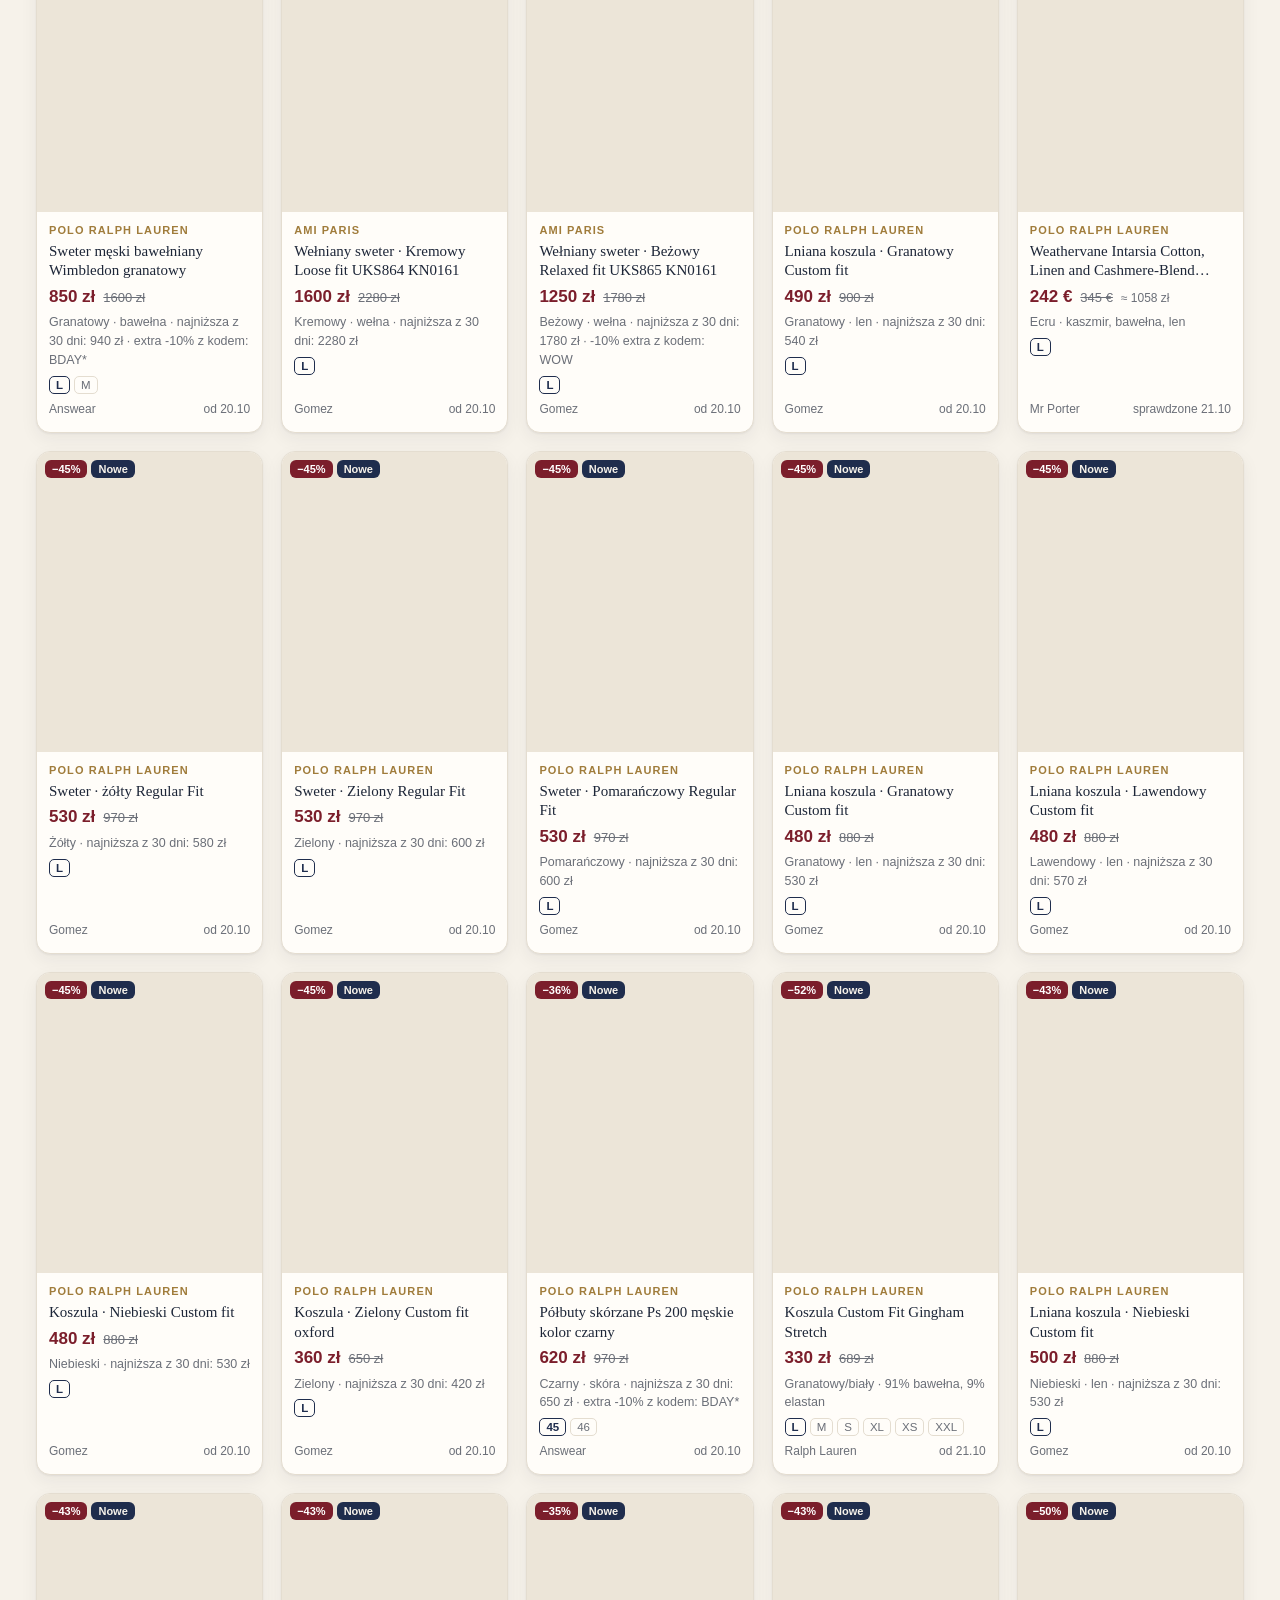
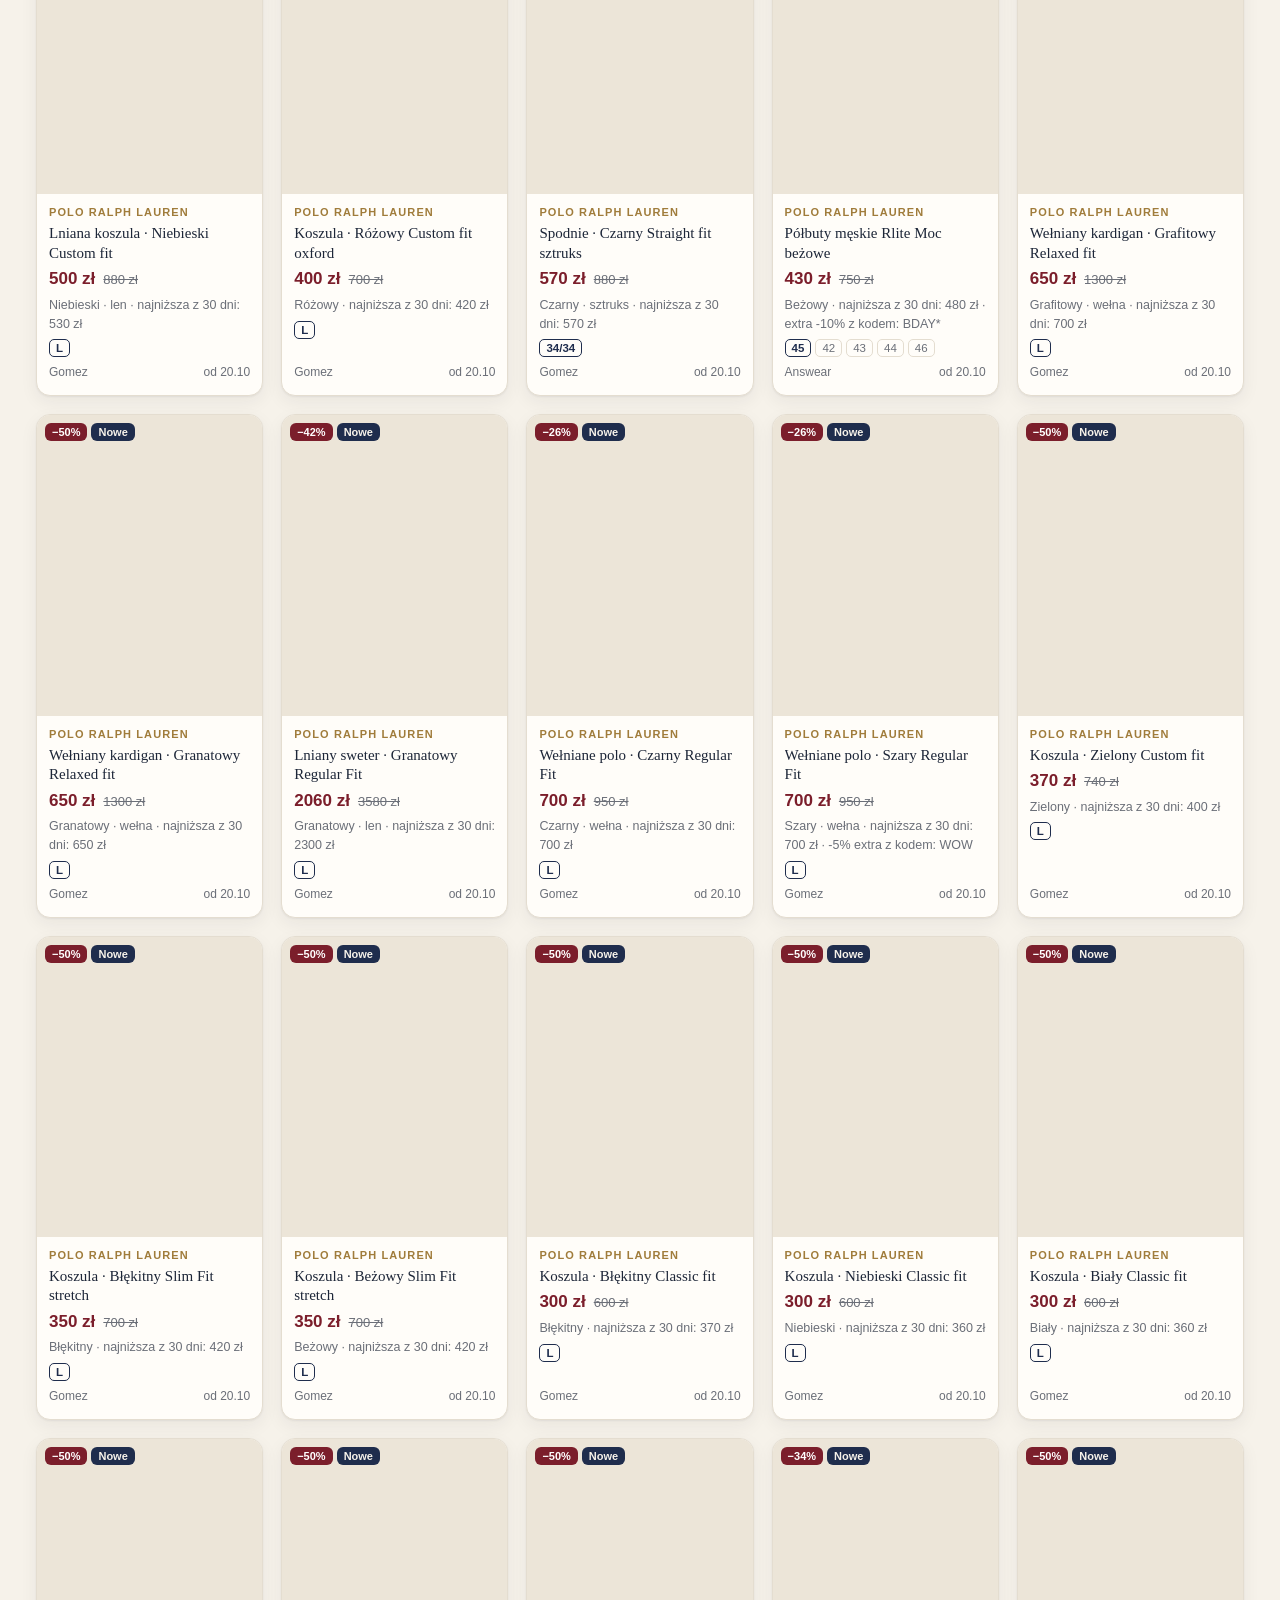
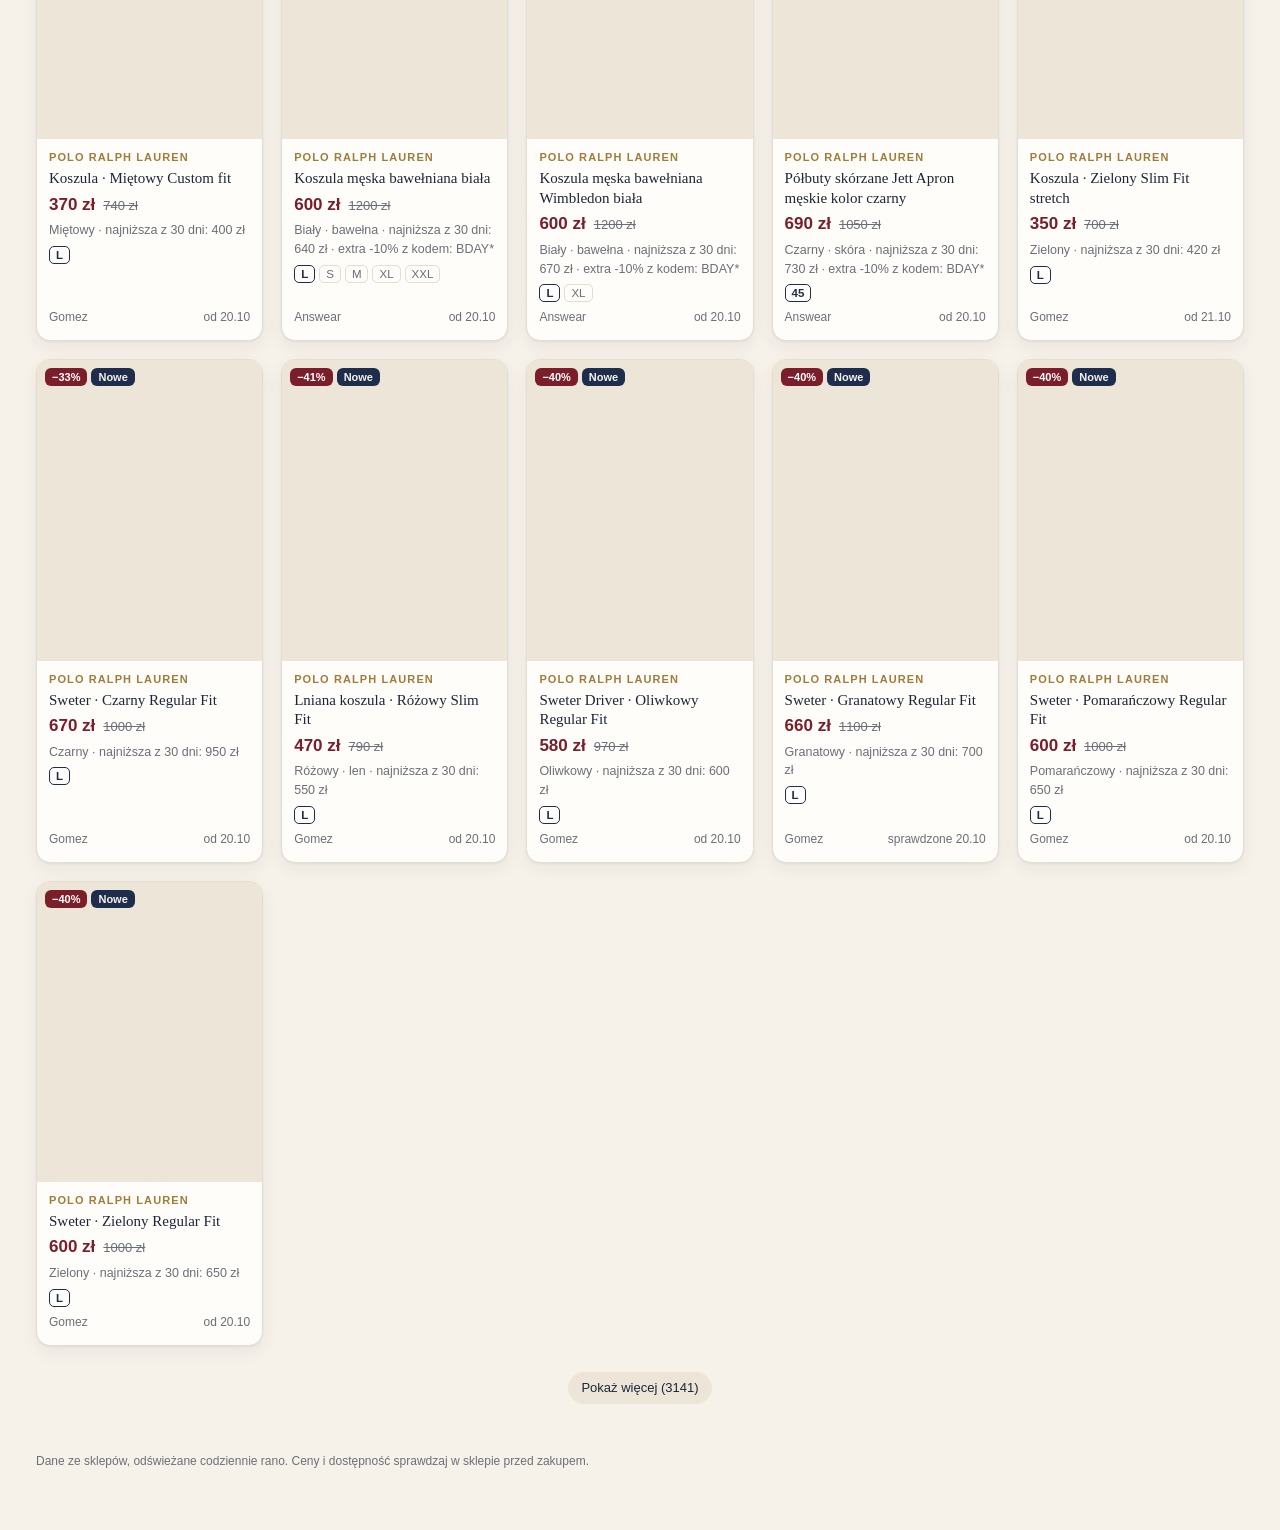
==== commit 0a65ad61: "Katalog 2026-10-21 14:02" ====
--- a/index.html
+++ b/index.html
@@ -4,7 +4,7 @@
 <meta charset="utf-8">
 <meta name="viewport" content="width=device-width, initial-scale=1">
 <meta name="robots" content="noindex, nofollow">
-<meta http-equiv="Content-Security-Policy" content="default-src 'self'; img-src https://static.zara.net https://gomez.pl https://dtcralphlauren.scene7.com https://www.mrporter.com https://cache.mrporter.com https://cdn.shopify.com https://www.amiparis.com https://amiparis.com https://*.ans-media.com https://*.vinted.net; object-src 'none'; script-src 'self'; style-src 'self'; connect-src 'self'; base-uri 'none'; form-action 'none'">
+<meta http-equiv="Content-Security-Policy" content="default-src 'self'; img-src https://static.zara.net https://gomez.pl https://dtcralphlauren.scene7.com https://www.mrporter.com https://cache.mrporter.com https://cdn.shopify.com https://www.amiparis.com https://amiparis.com https://*.ans-media.com https://*.vinted.net https://lscoglobal.scene7.com https://lsco.scene7.com; object-src 'none'; script-src 'self'; style-src 'self'; connect-src 'self'; base-uri 'none'; form-action 'none'">
 <meta name="referrer" content="no-referrer">
 <title>Old Money — przeceny</title>
 <link rel="stylesheet" href="style.css">
@@ -44,7 +44,7 @@
     <label><span>Marka</span><select id="brand"><option value="">Wszystkie</option></select></label>
     <label class="range"><span>Cena do <b id="maxlbl"></b></span><input id="max" type="range" min="50" max="3000" step="50"></label>
     <label class="check"><input id="fresh" type="checkbox"> Tylko nowe i potaniałe</label>
-    <label class="check"><input id="gone" type="checkbox"> Pokaż niewidziane od 3+ dni</label>
+    <label class="check"><input id="gone" type="checkbox"> Pokaż te, które zniknęły z przecen</label>
   </div>
   </details>
   <p class="count" id="count" aria-live="polite"></p>
--- a/style.css
+++ b/style.css
@@ -75,6 +75,7 @@
 .title a:hover { text-decoration: underline; }
 .price { display: flex; align-items: baseline; gap: 8px; flex-wrap: wrap; }
 .price .now { font: 700 17px var(--sans); color: var(--accent); font-variant-numeric: tabular-nums; }
+.price .approx { color: var(--muted); font-size: 12px; }
 .price .was { color: var(--muted); text-decoration: line-through; font-size: 13px; }
 .desc { margin: 0; font-size: 12.5px; color: var(--muted); }
 .sizes { display: flex; flex-wrap: wrap; gap: 4px; }
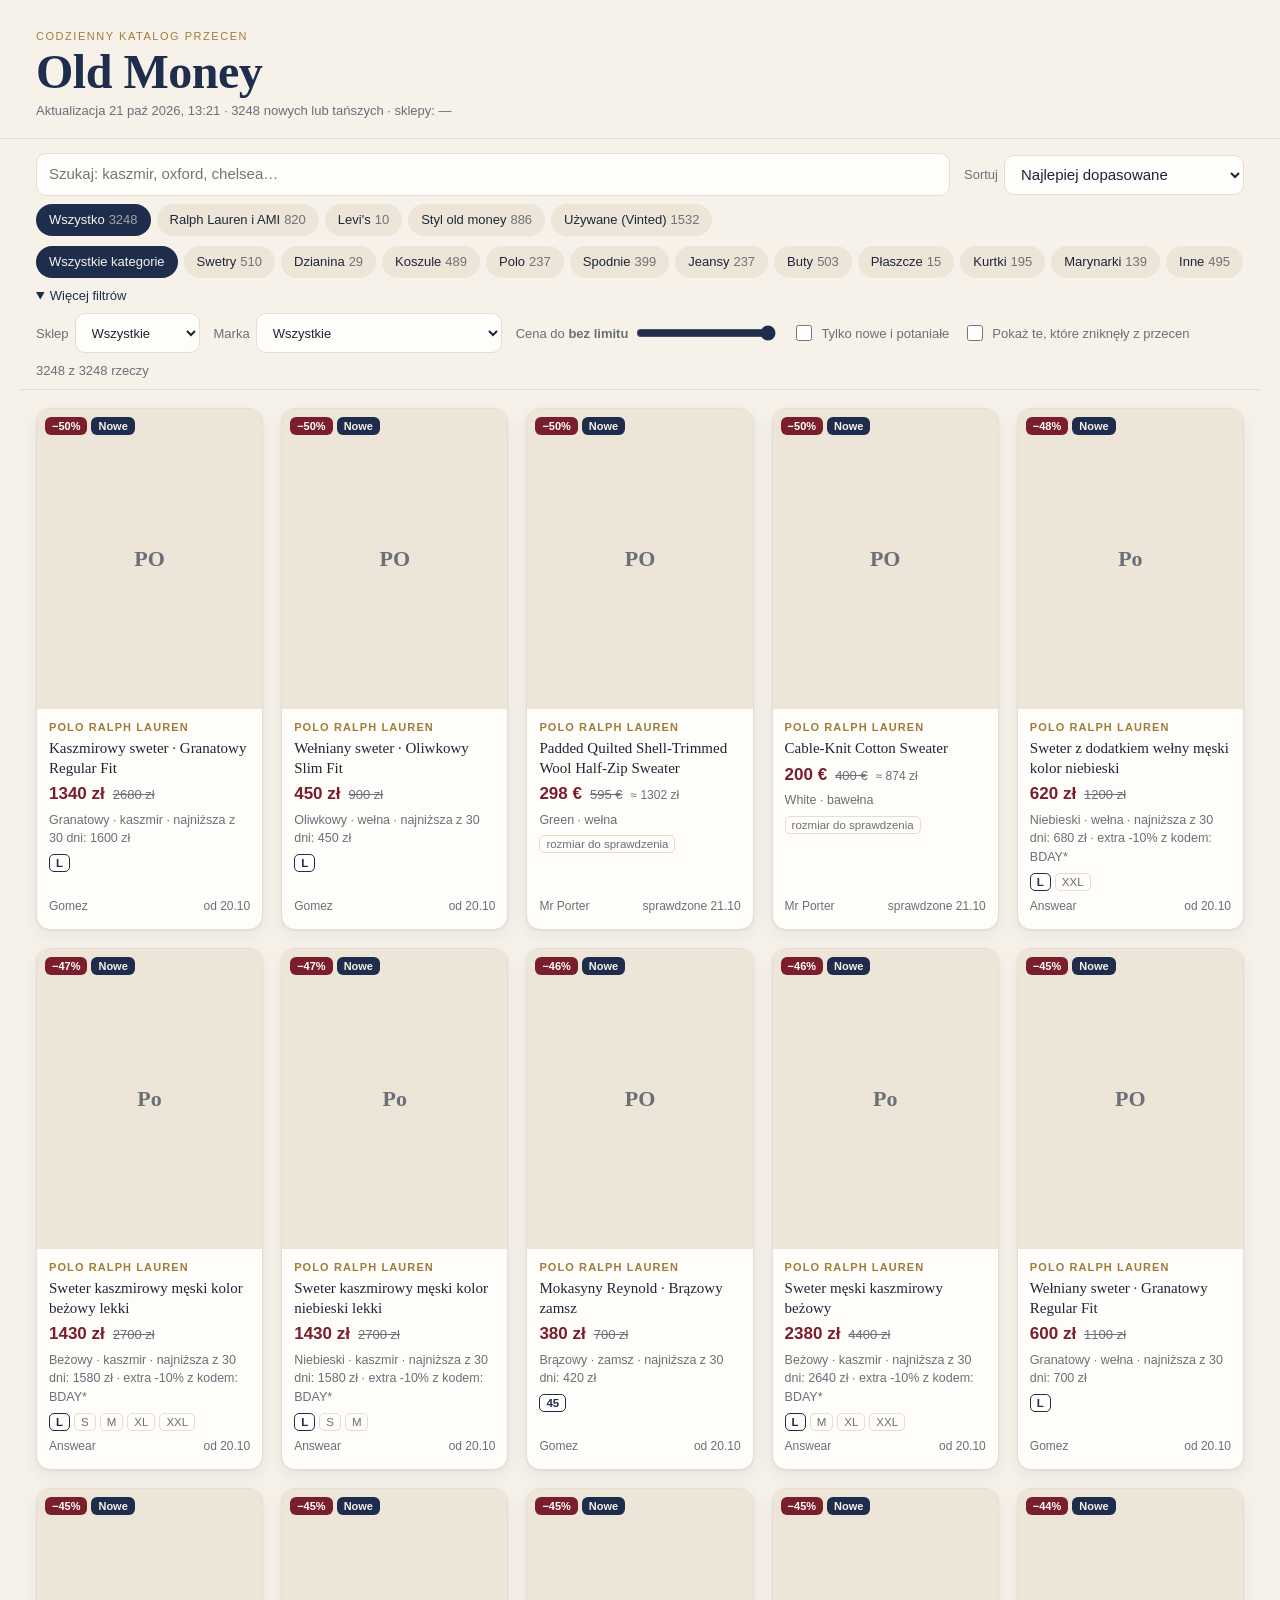
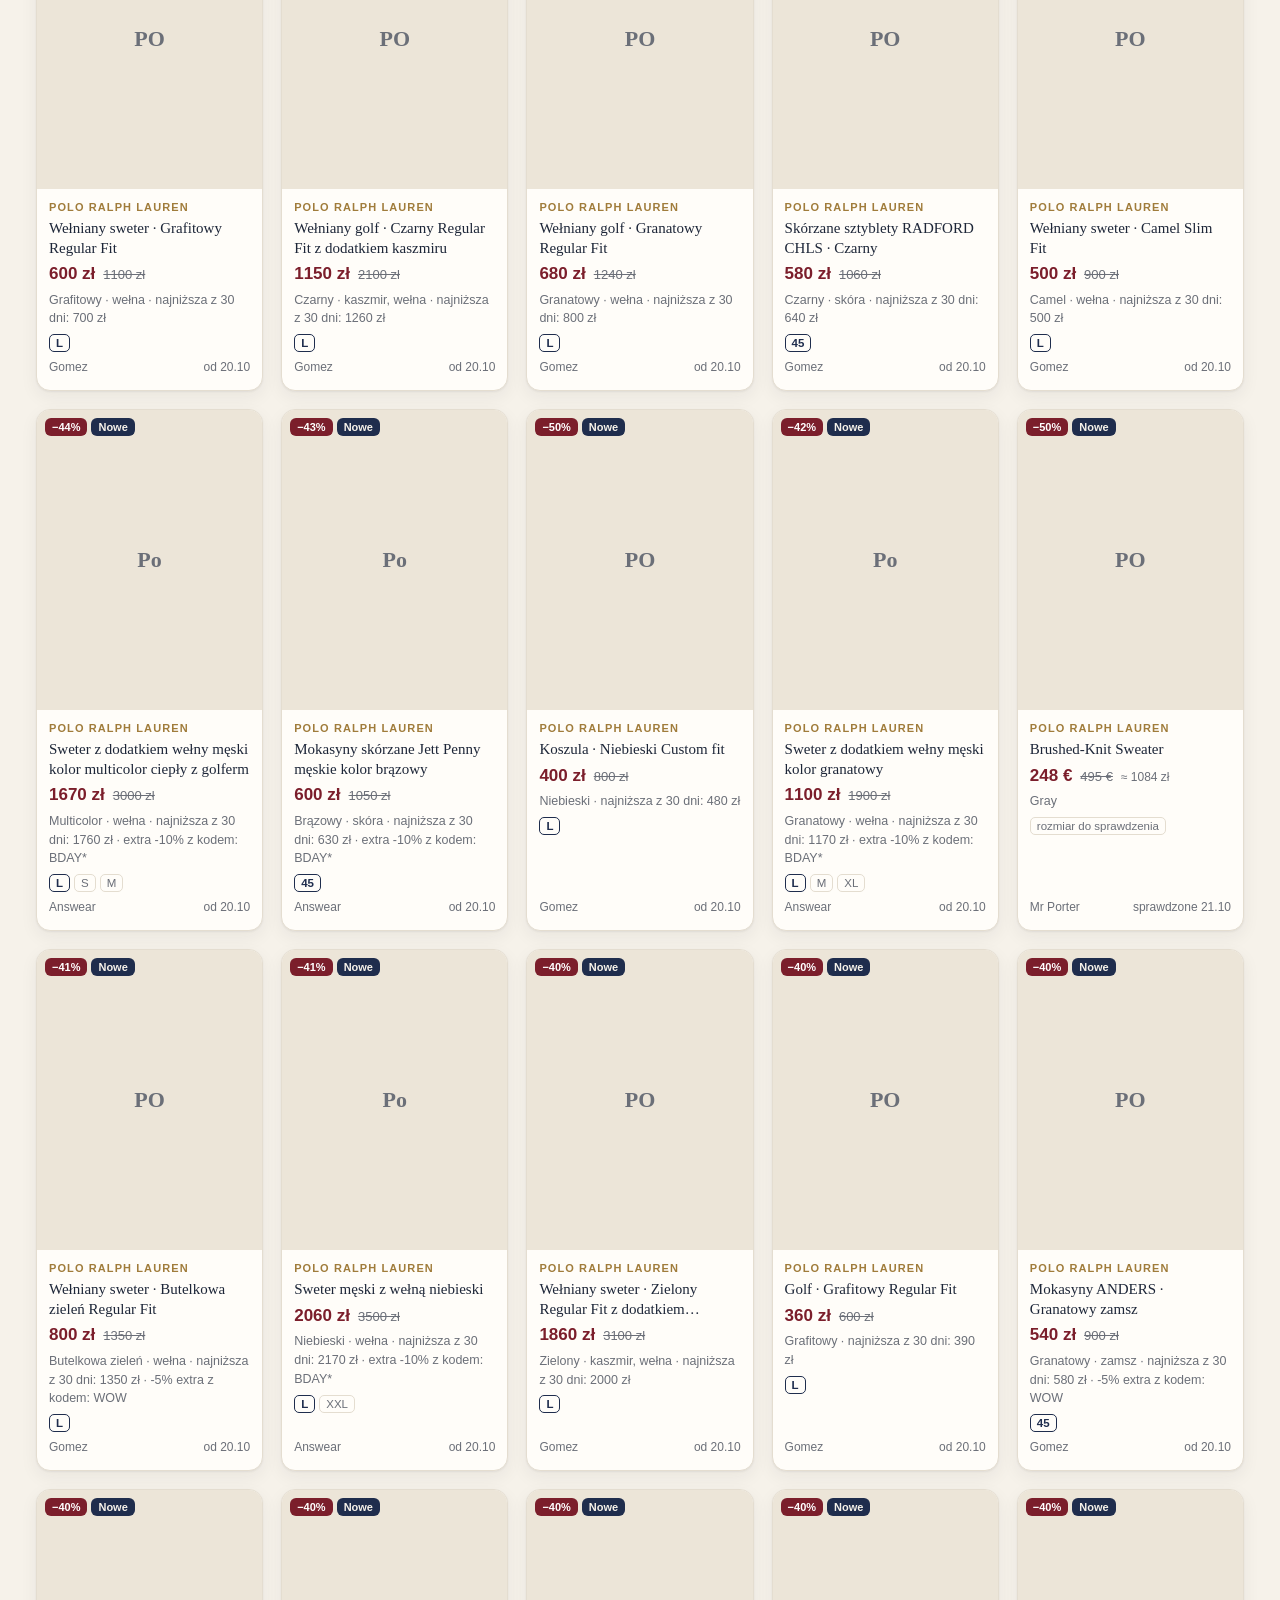
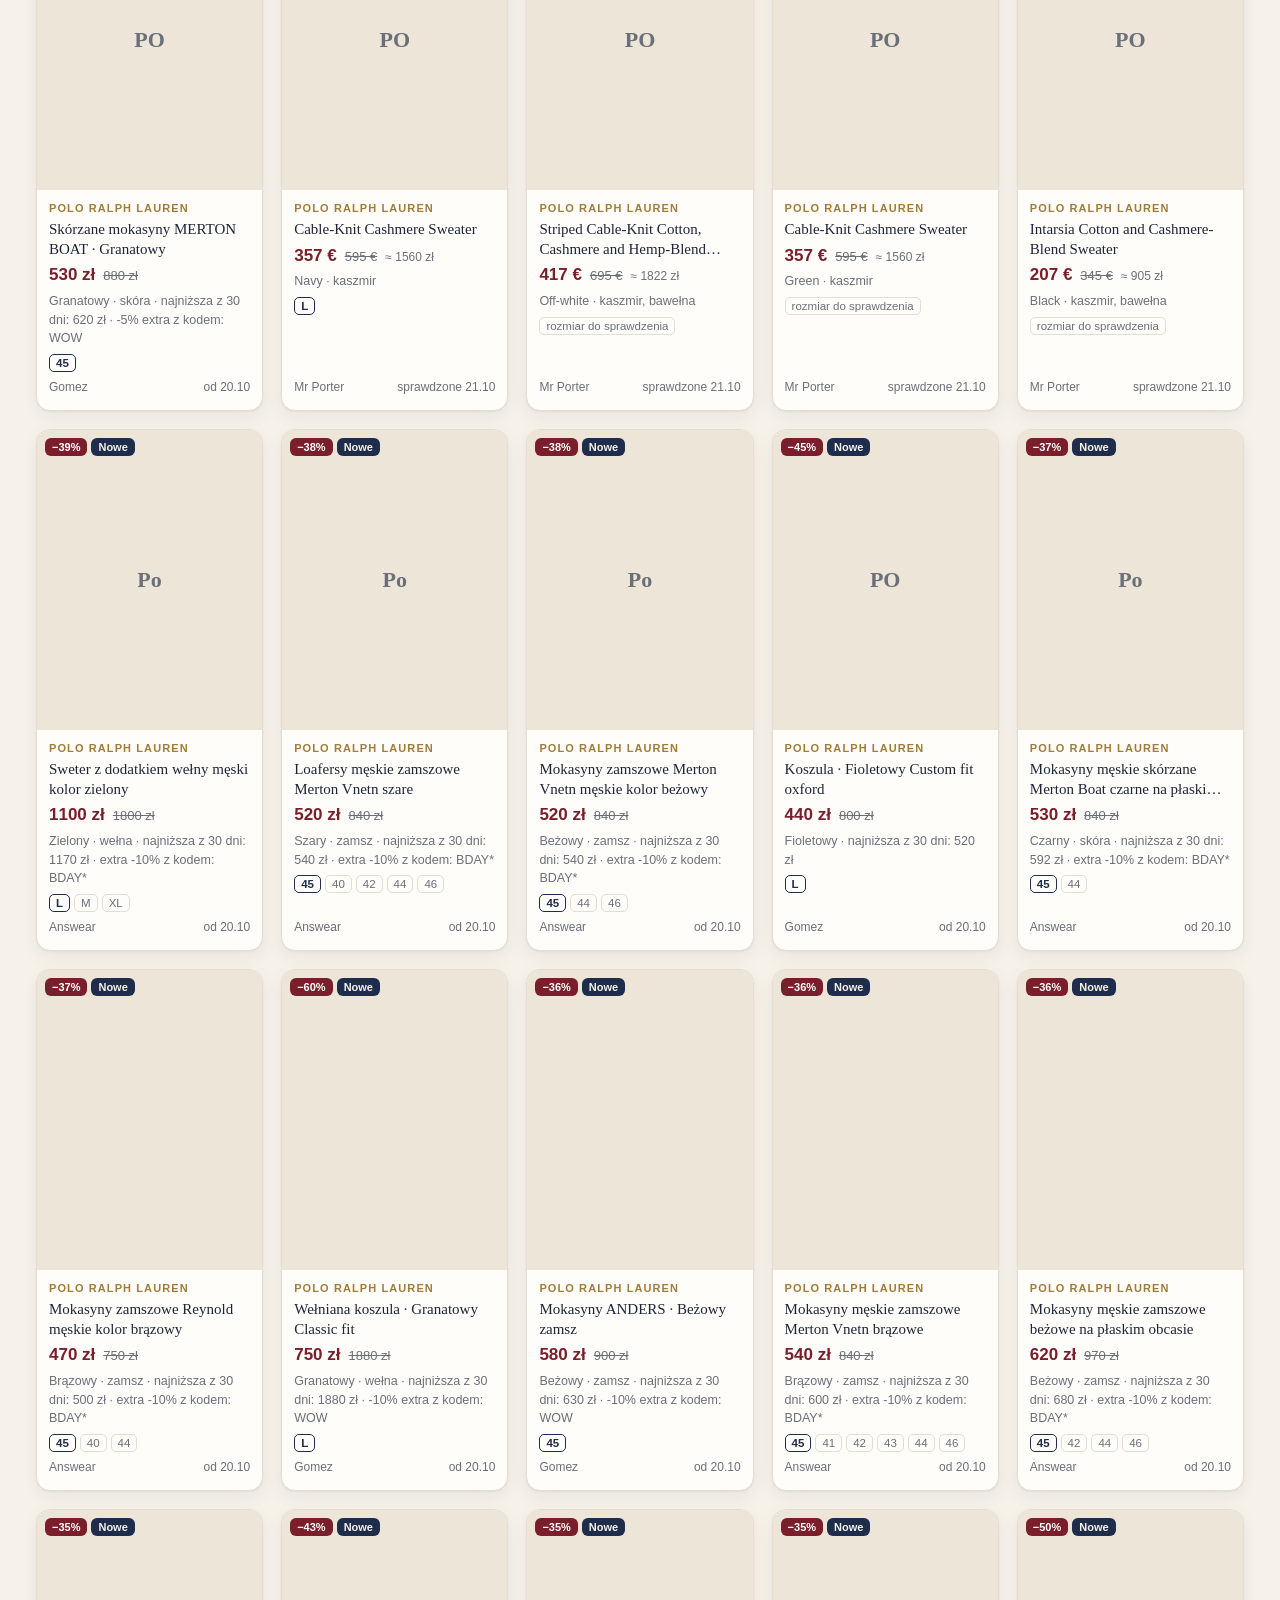
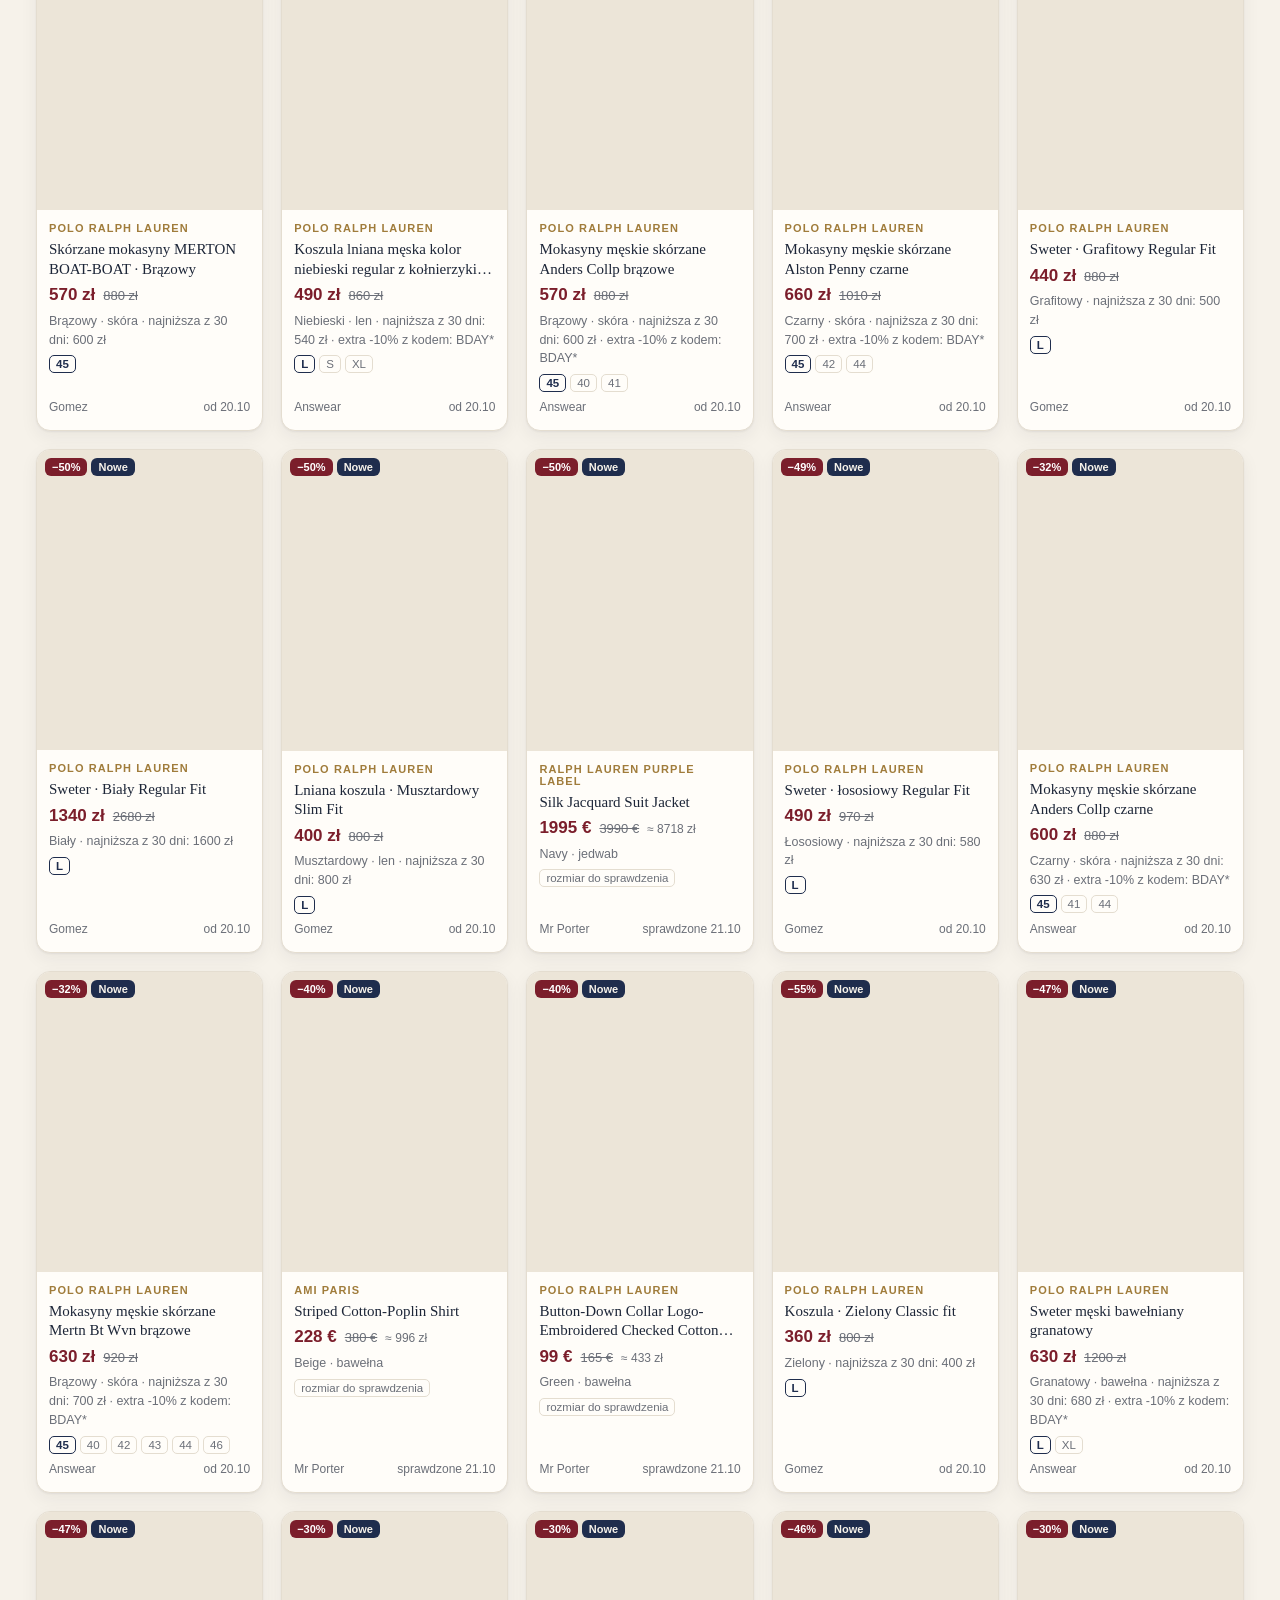
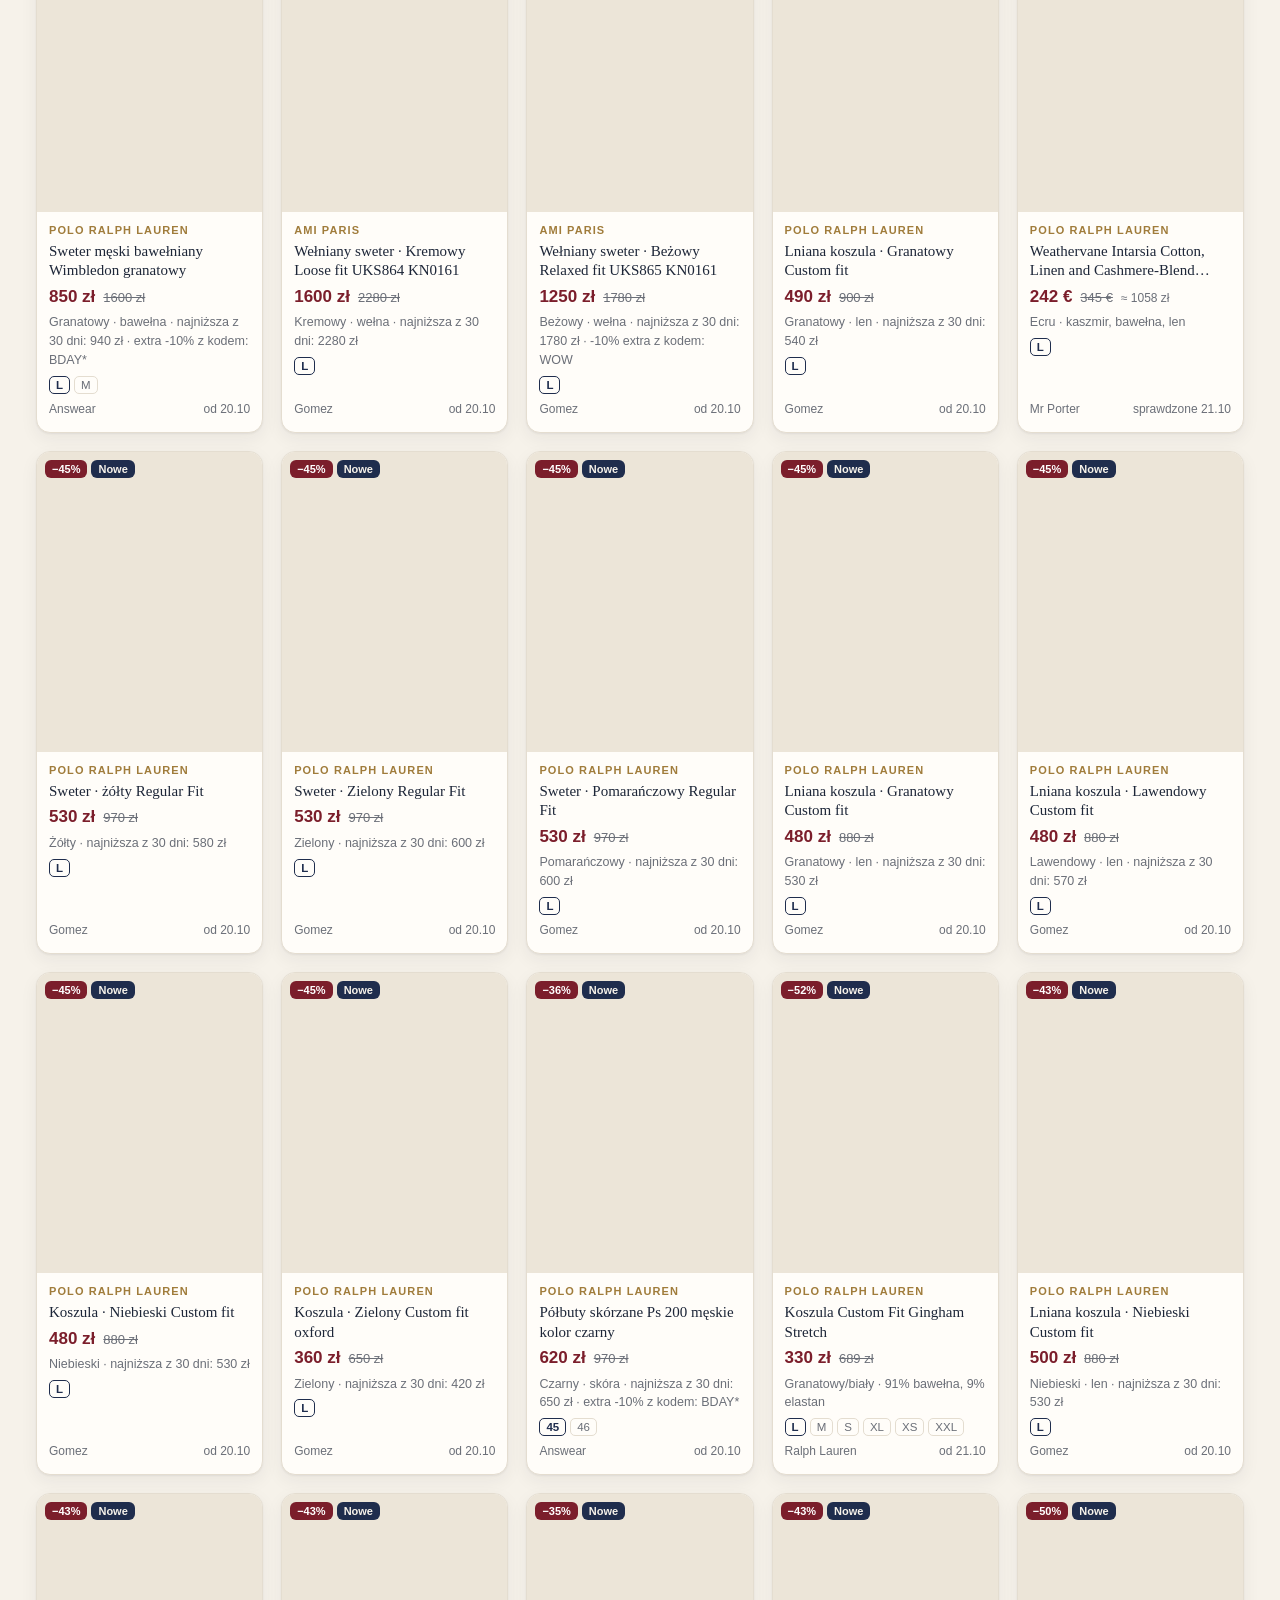
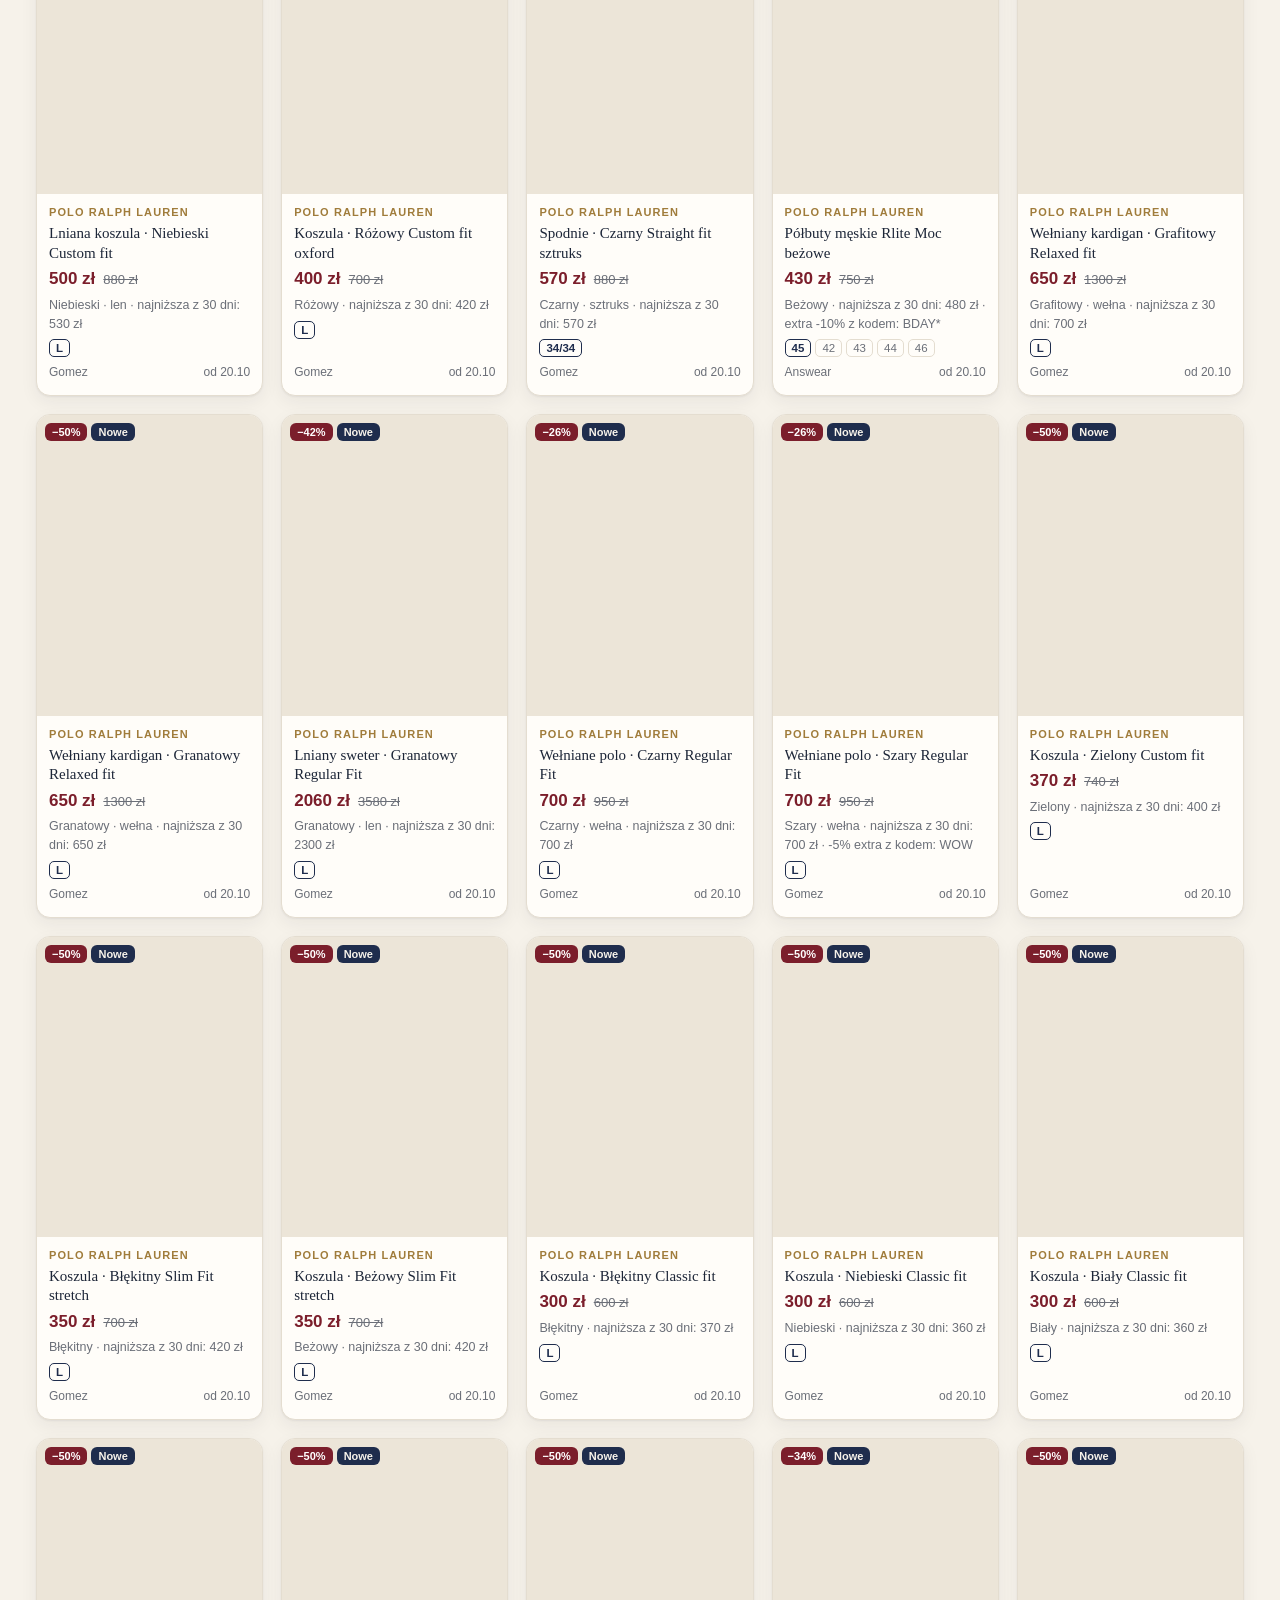
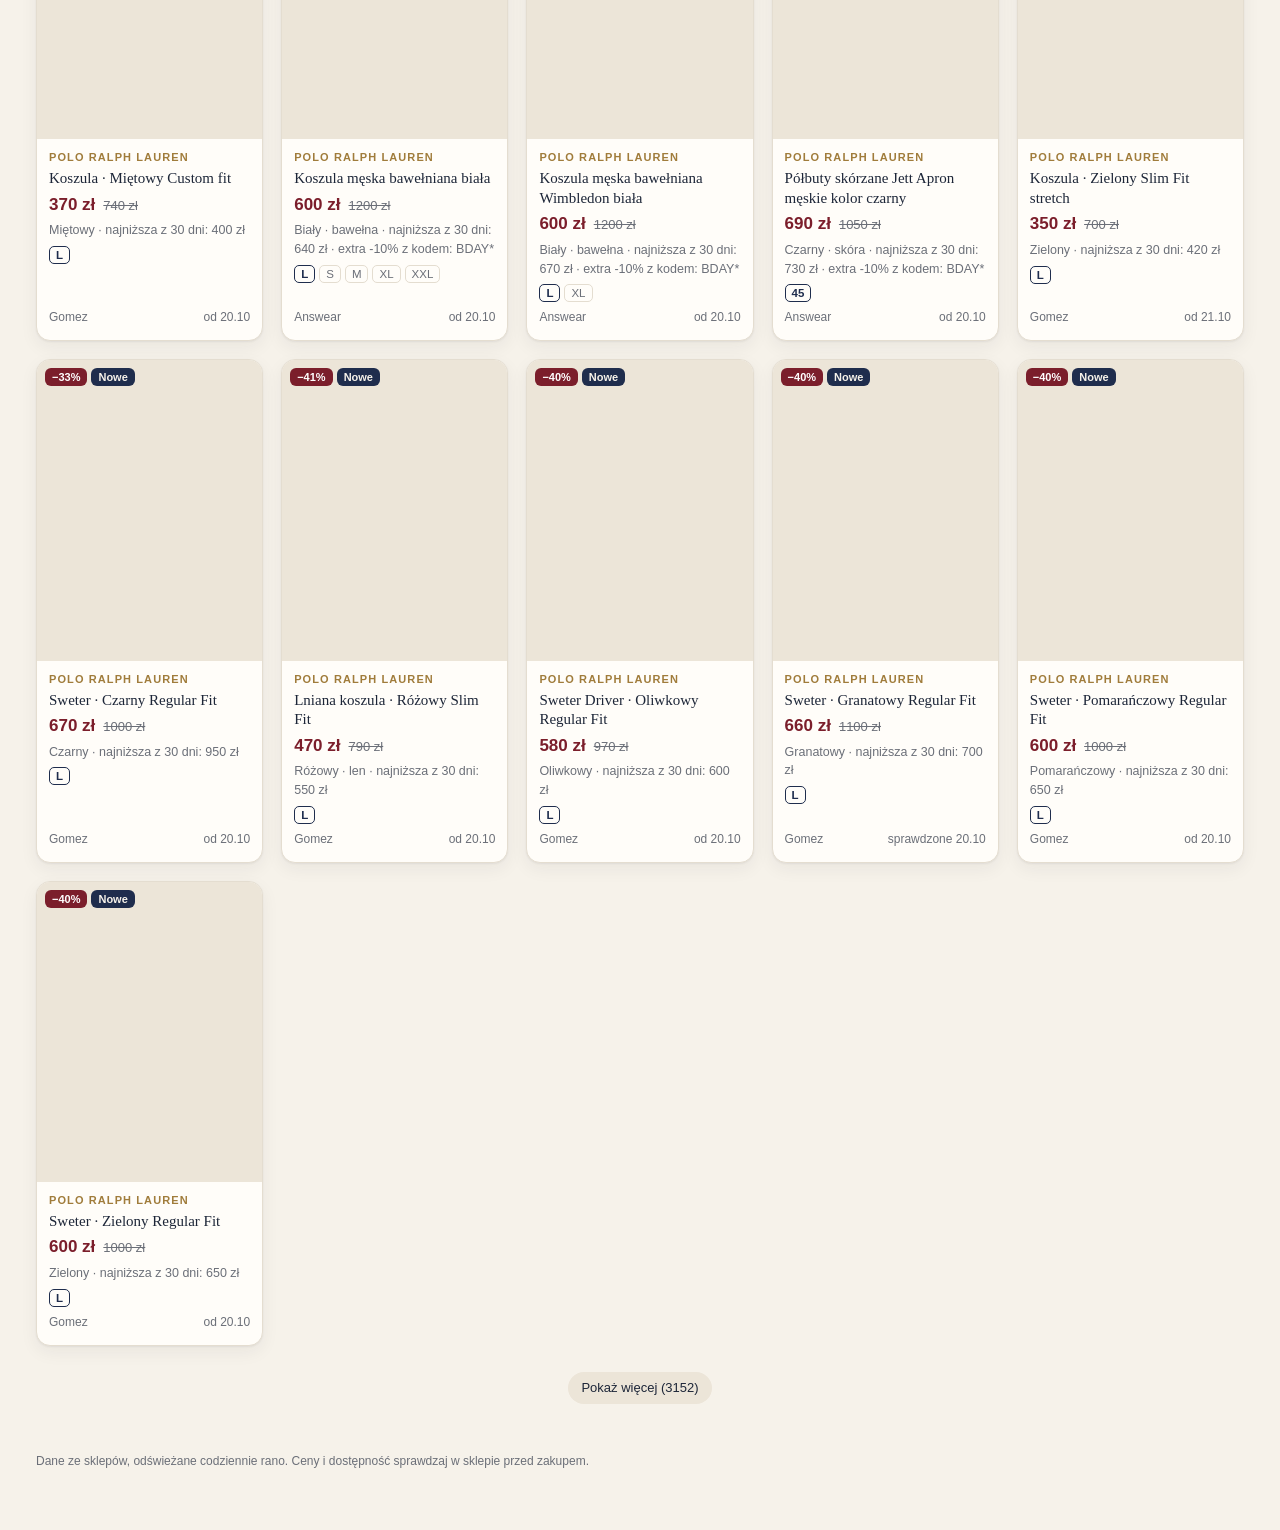
==== commit b5a2d3ba: "Katalog 2026-10-21 15:21" ====
--- a/index.html
+++ b/index.html
@@ -32,6 +32,7 @@
         <option value="price">Najniższa cena</option>
         <option value="price_desc">Najwyższa cena</option>
         <option value="new">Najnowsze</option>
+        <option value="fav">Najwięcej serduszek (Vinted)</option>
       </select>
     </label>
   </div>
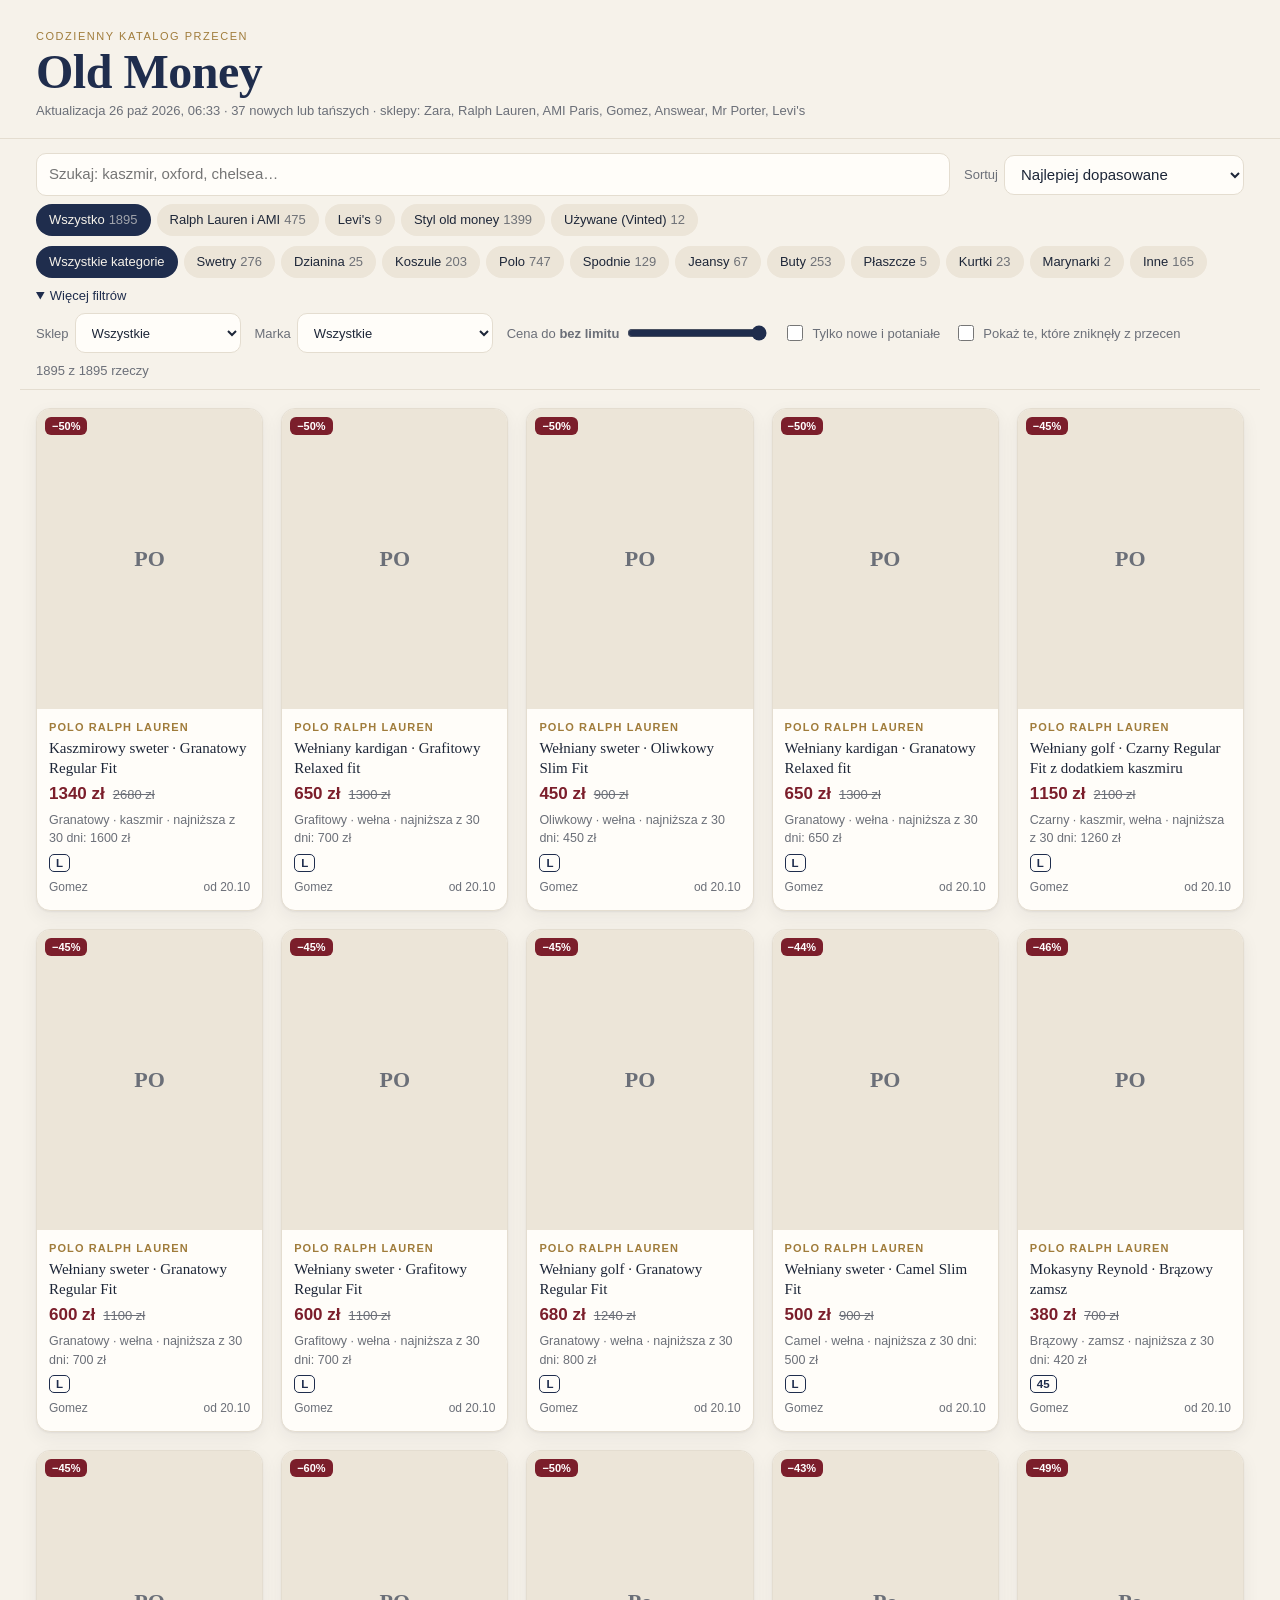
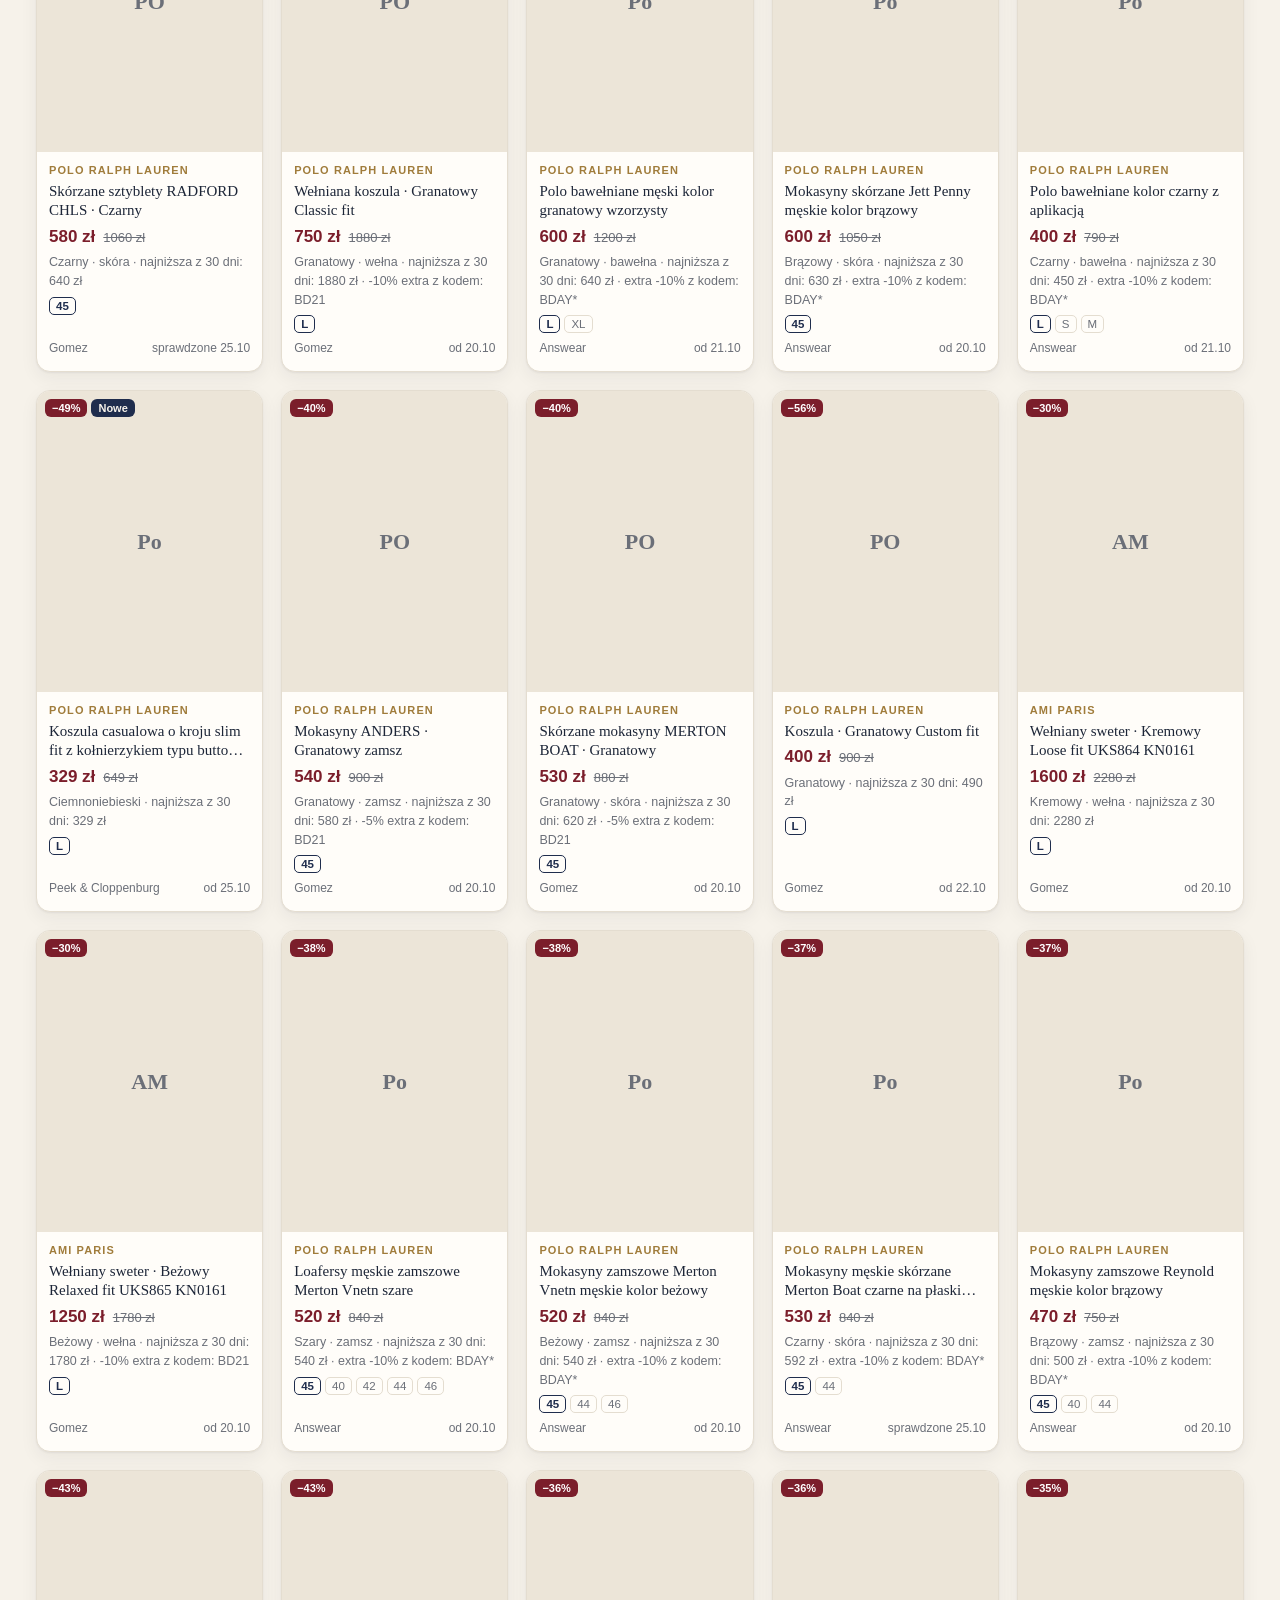
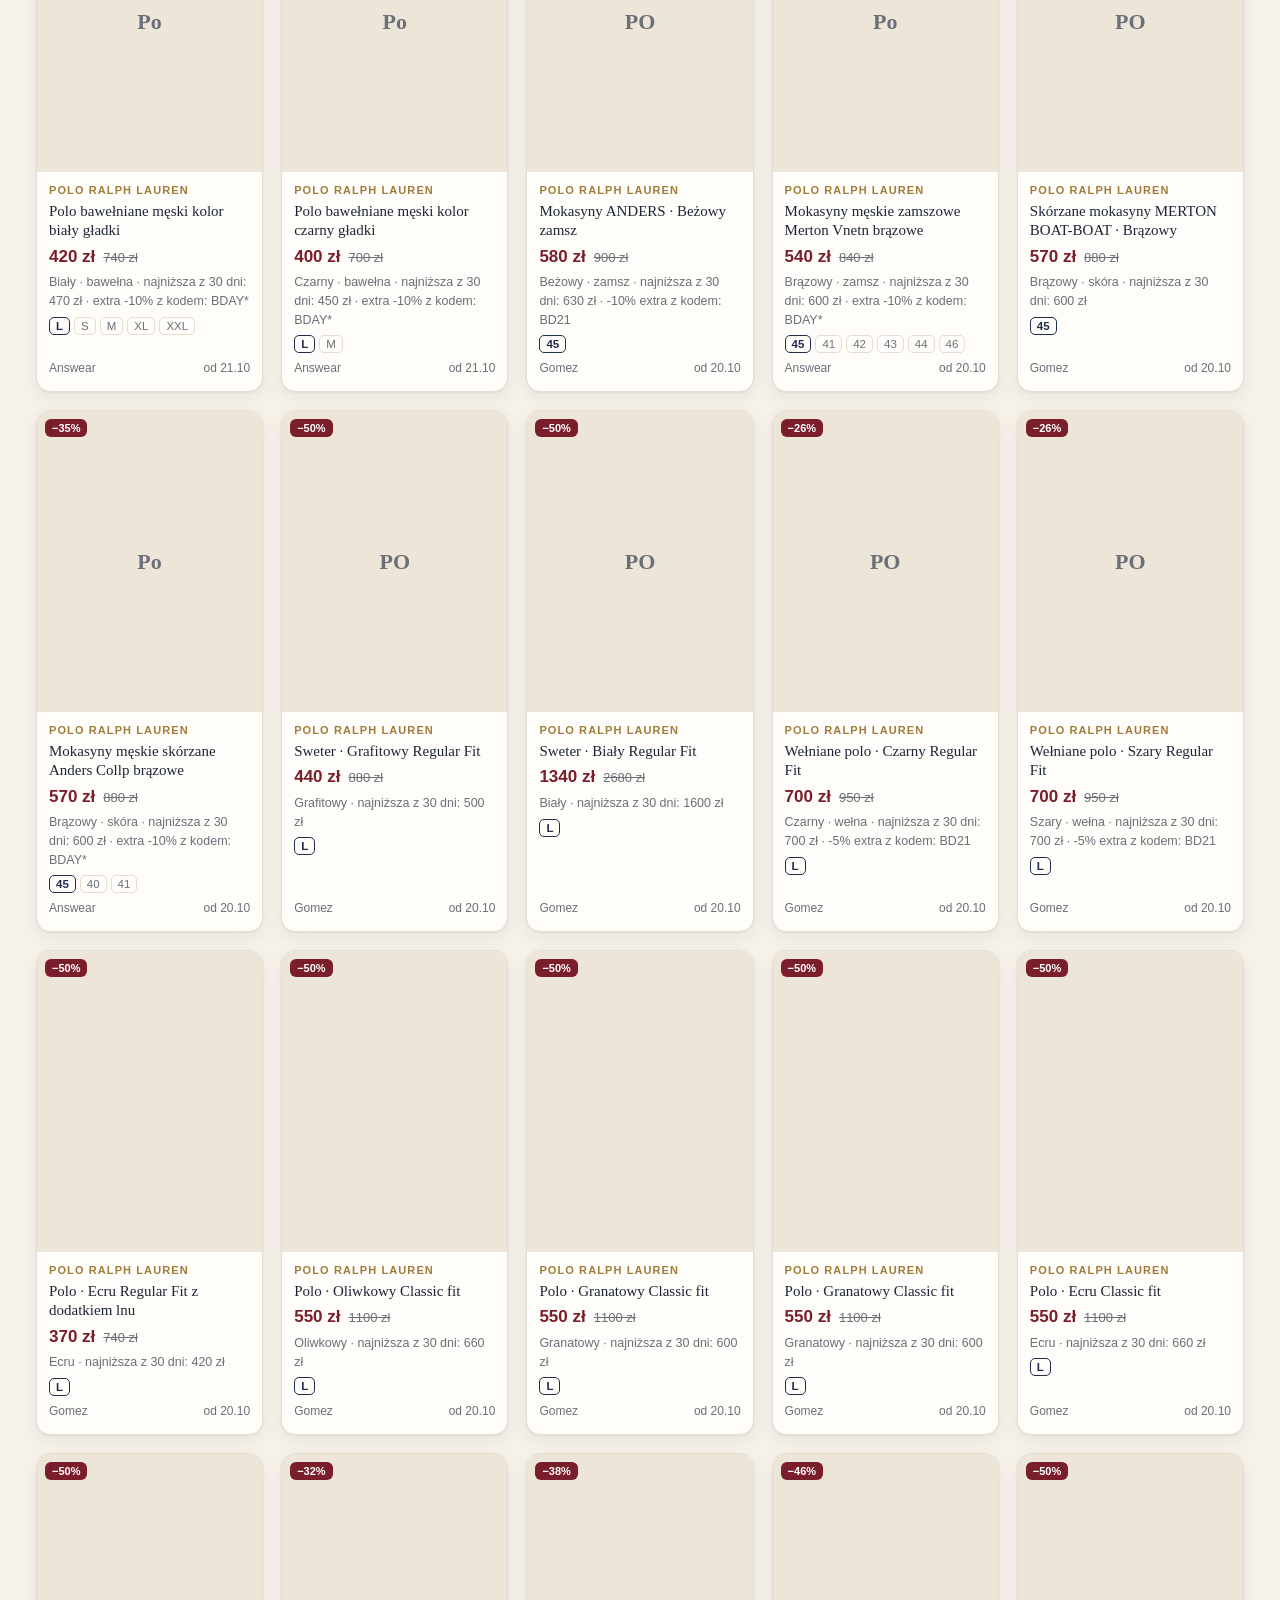
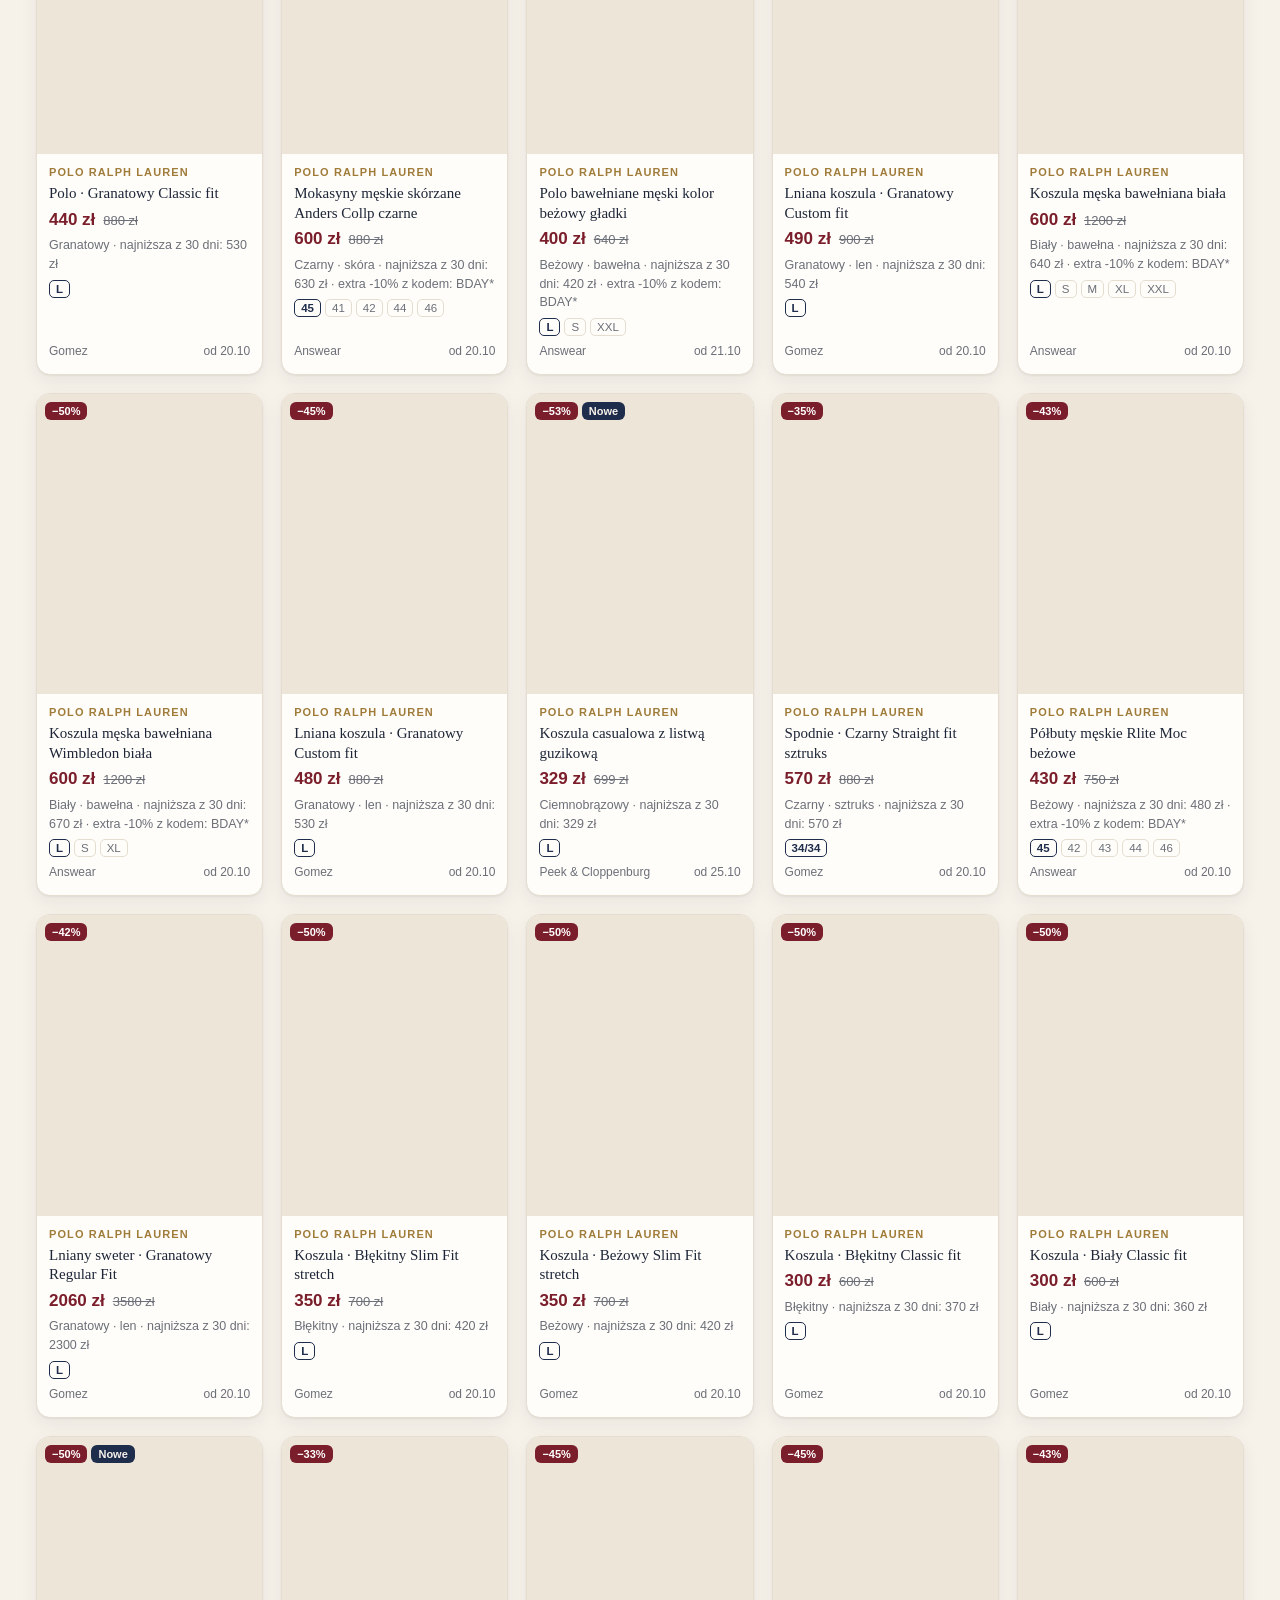
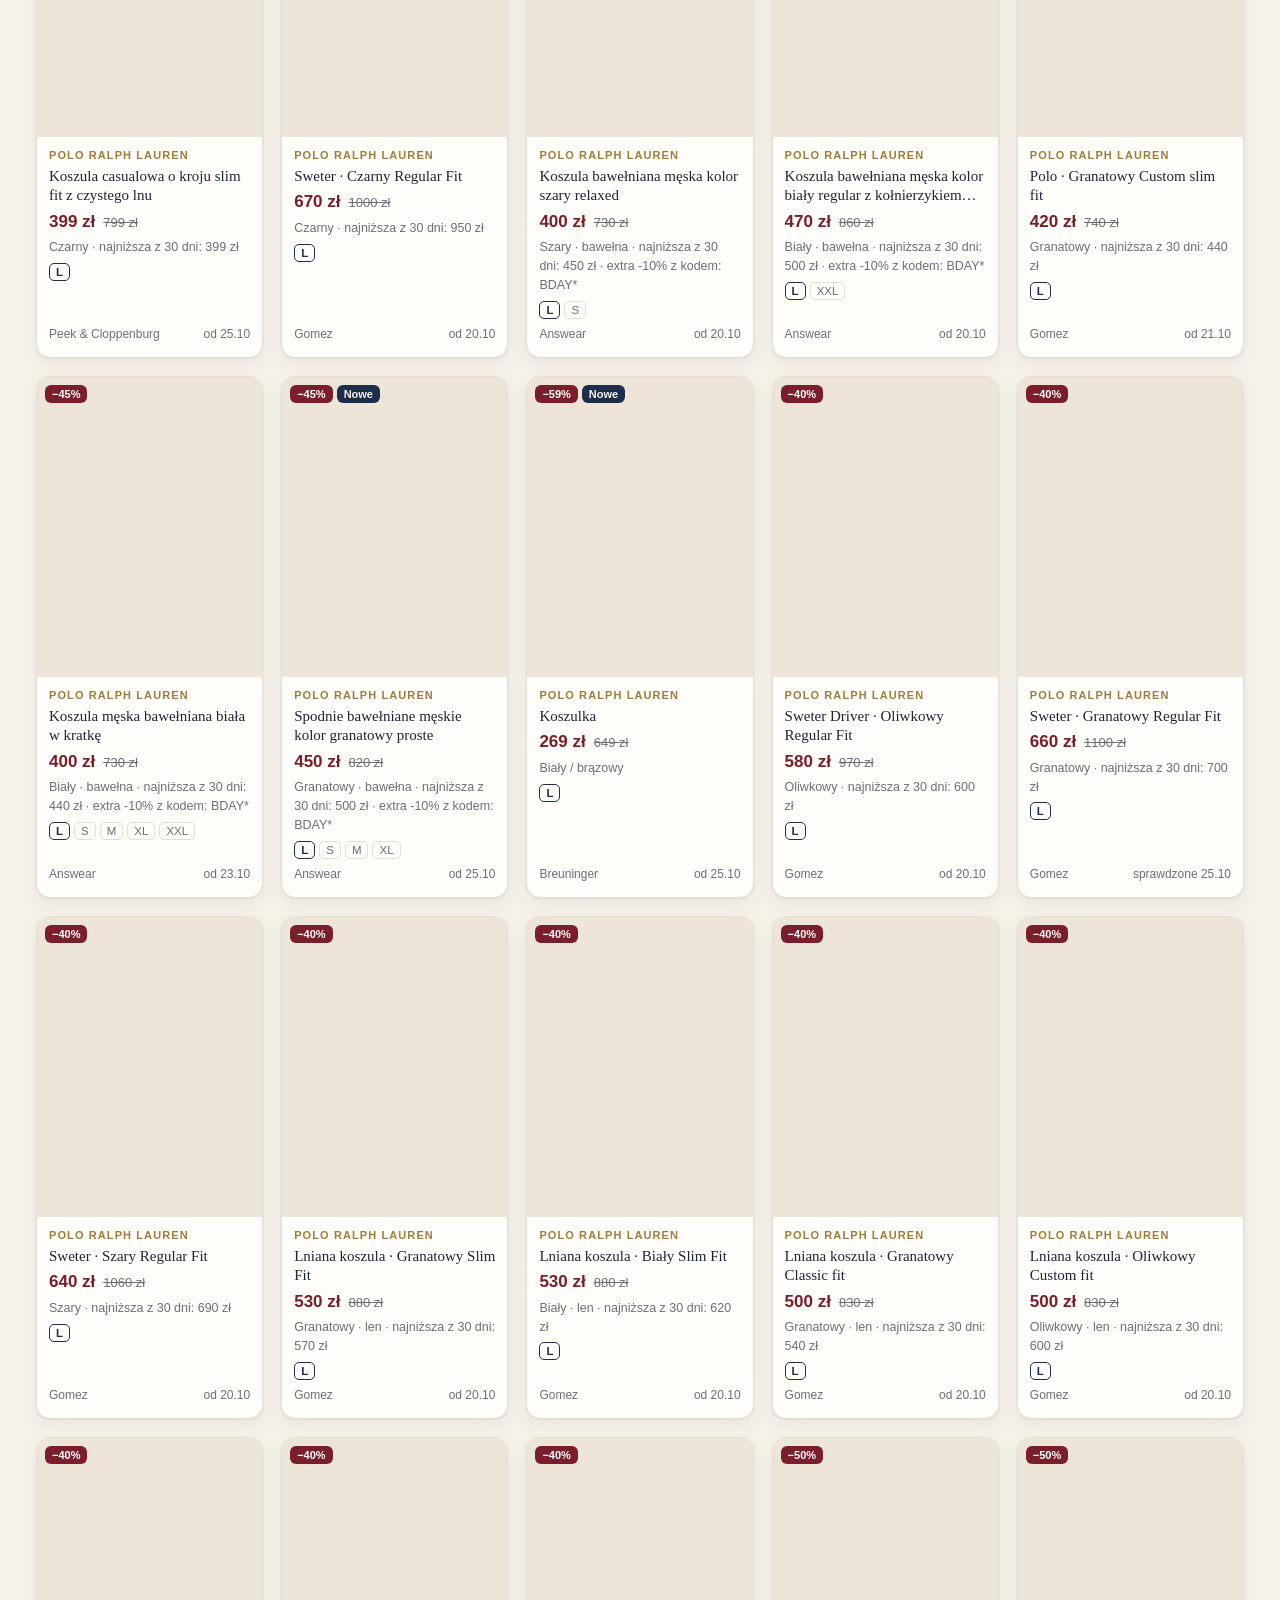
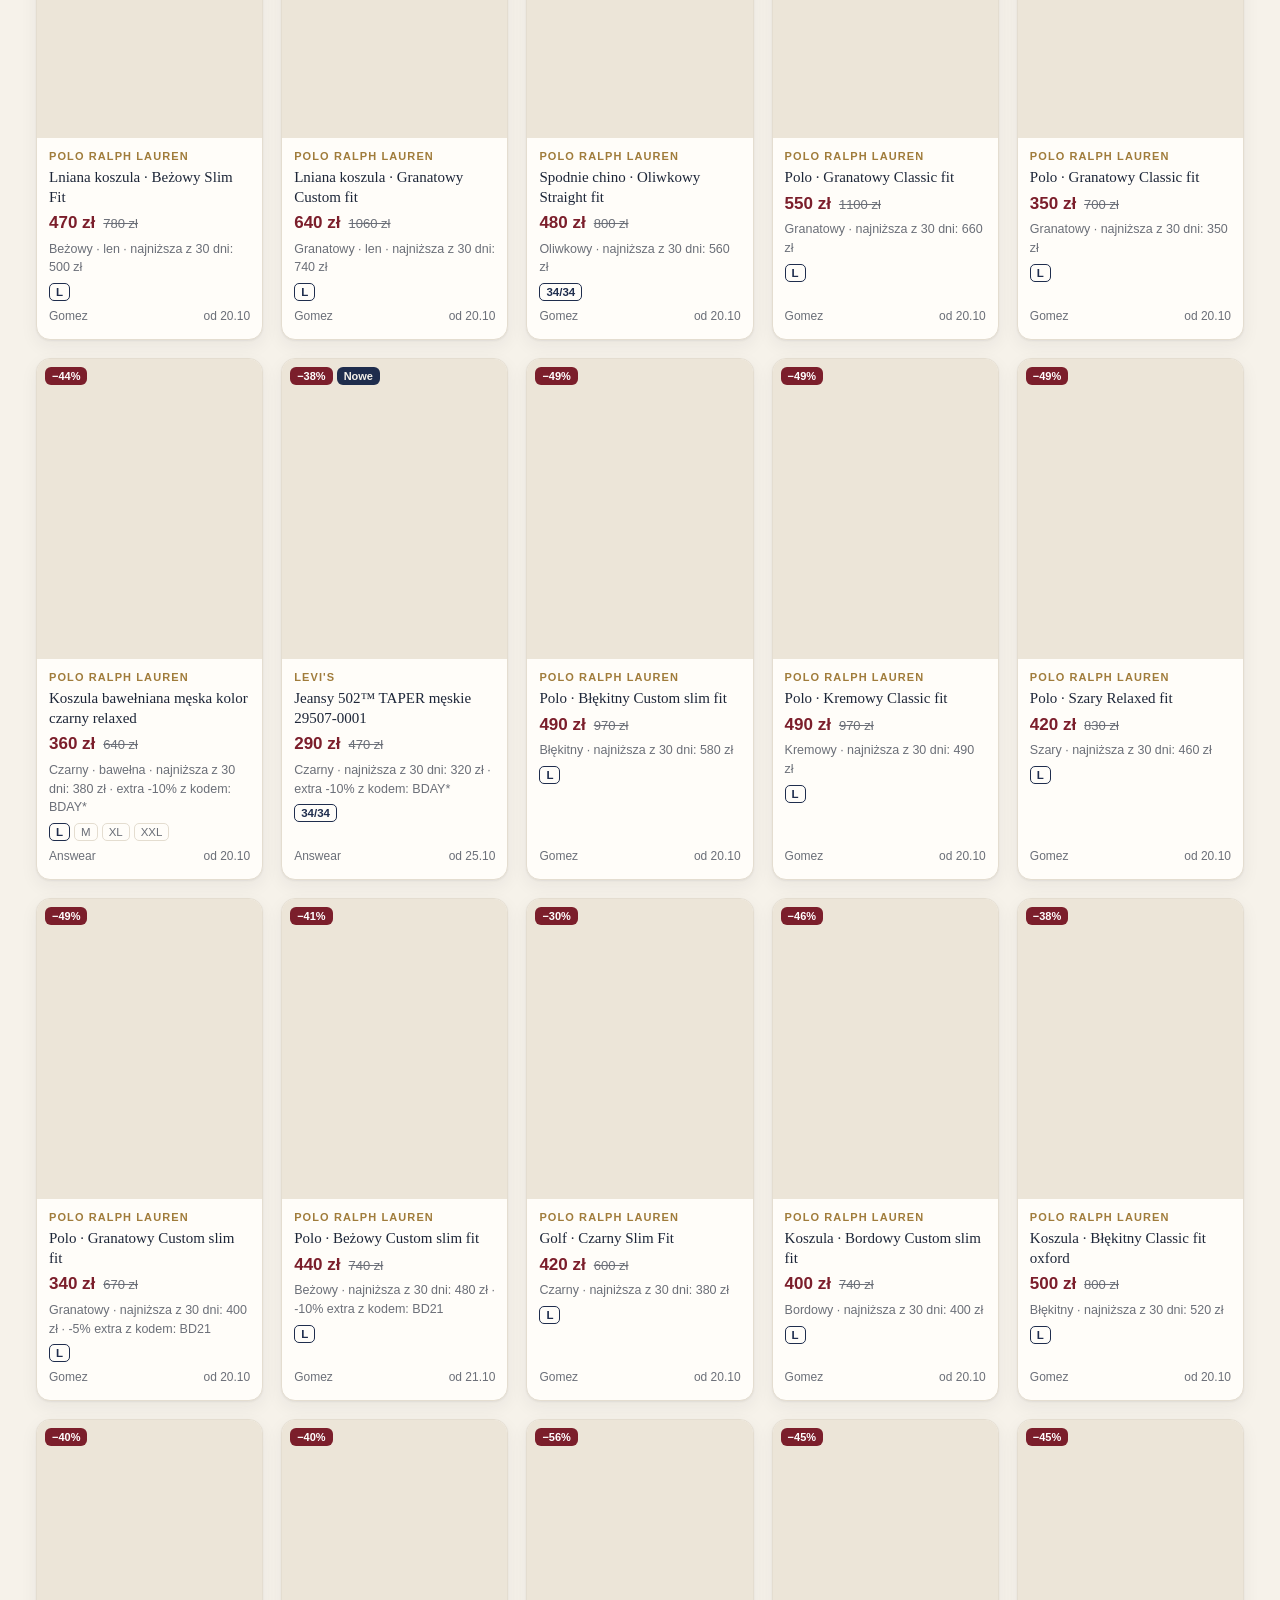
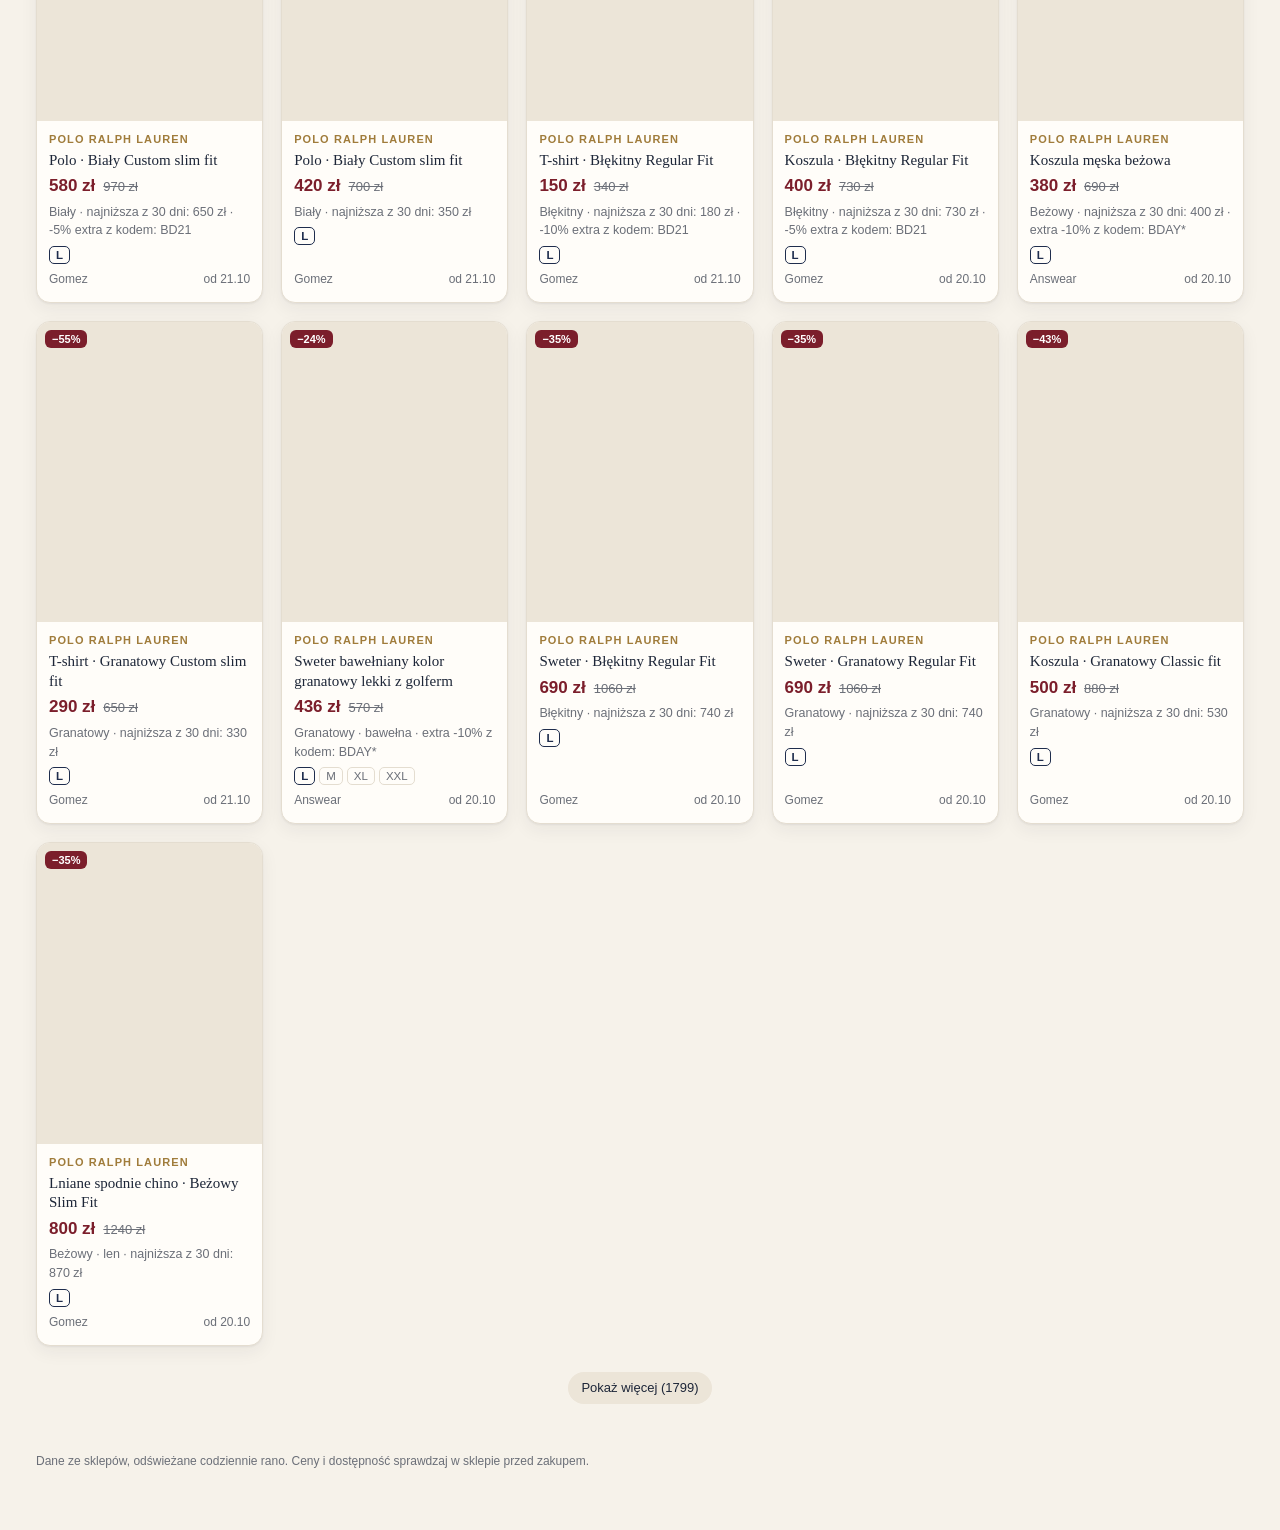
==== commit 154e786b: "Katalog 2026-10-26 07:33" ====
--- a/index.html
+++ b/index.html
@@ -4,7 +4,7 @@
 <meta charset="utf-8">
 <meta name="viewport" content="width=device-width, initial-scale=1">
 <meta name="robots" content="noindex, nofollow">
-<meta http-equiv="Content-Security-Policy" content="default-src 'self'; img-src https://static.zara.net https://gomez.pl https://dtcralphlauren.scene7.com https://www.mrporter.com https://cache.mrporter.com https://cdn.shopify.com https://www.amiparis.com https://amiparis.com https://*.ans-media.com https://*.vinted.net https://lscoglobal.scene7.com https://lsco.scene7.com; object-src 'none'; script-src 'self'; style-src 'self'; connect-src 'self'; base-uri 'none'; form-action 'none'">
+<meta http-equiv="Content-Security-Policy" content="default-src 'self'; img-src https://cms.brnstc.de https://product.fidcdn.net https://static.massimodutti.net https://img01.ztat.net https://static.zara.net https://gomez.pl https://dtcralphlauren.scene7.com https://www.mrporter.com https://cache.mrporter.com https://cdn.shopify.com https://www.amiparis.com https://amiparis.com https://*.ans-media.com https://*.vinted.net https://lscoglobal.scene7.com https://lsco.scene7.com; object-src 'none'; script-src 'self'; style-src 'self'; connect-src 'self'; base-uri 'none'; form-action 'none'">
 <meta name="referrer" content="no-referrer">
 <title>Old Money — przeceny</title>
 <link rel="stylesheet" href="style.css">
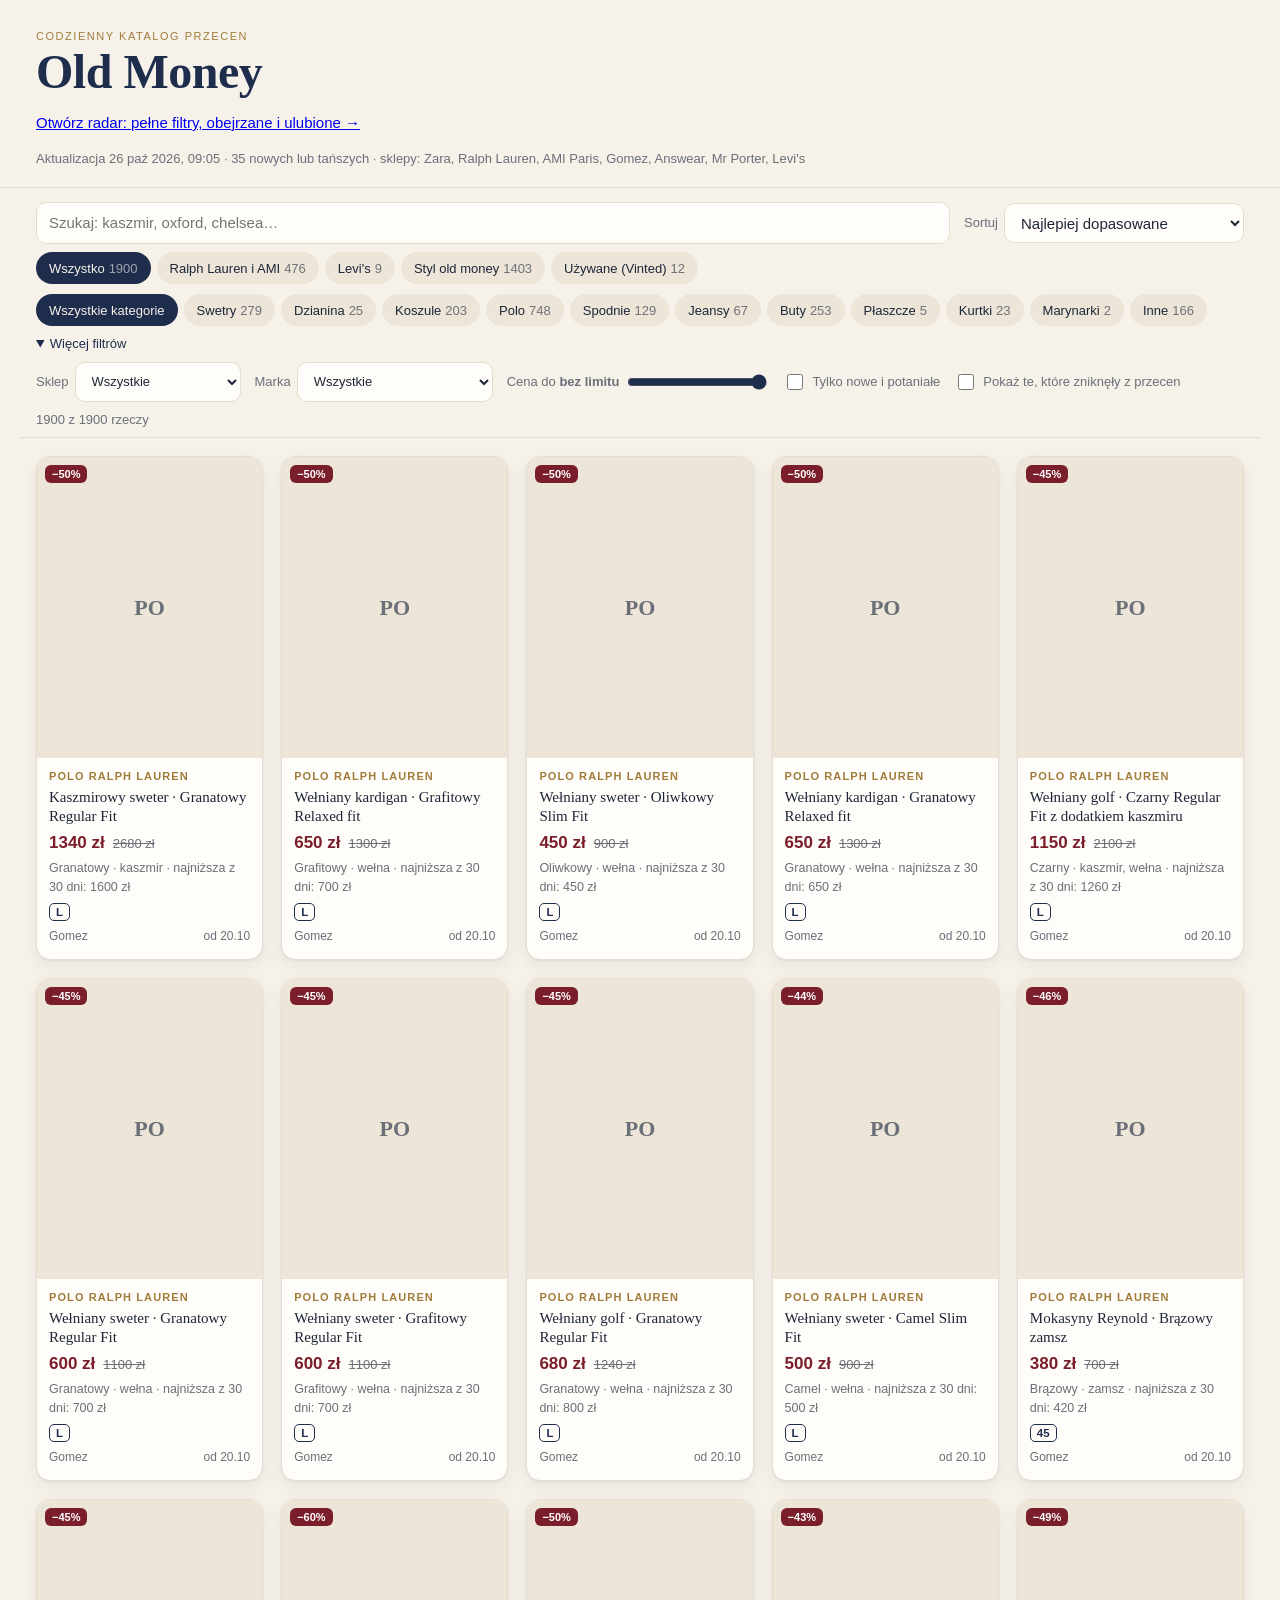
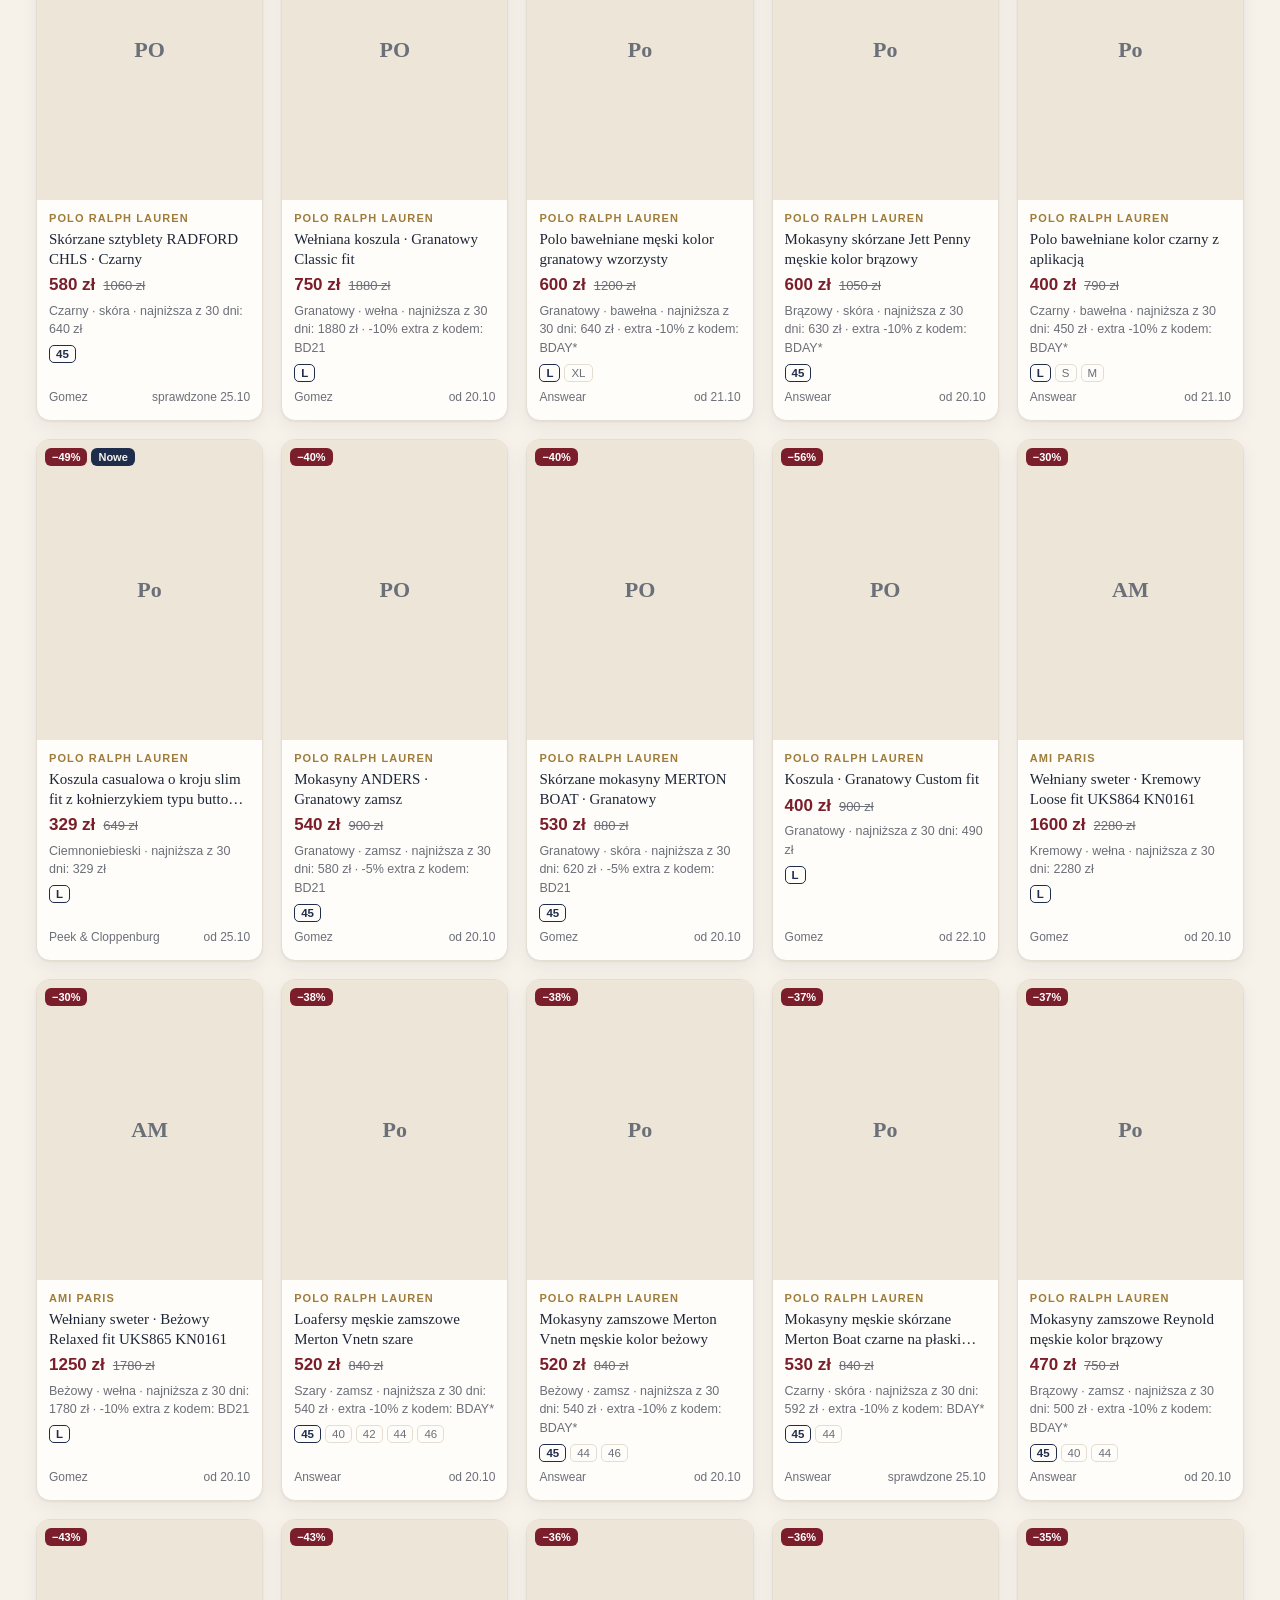
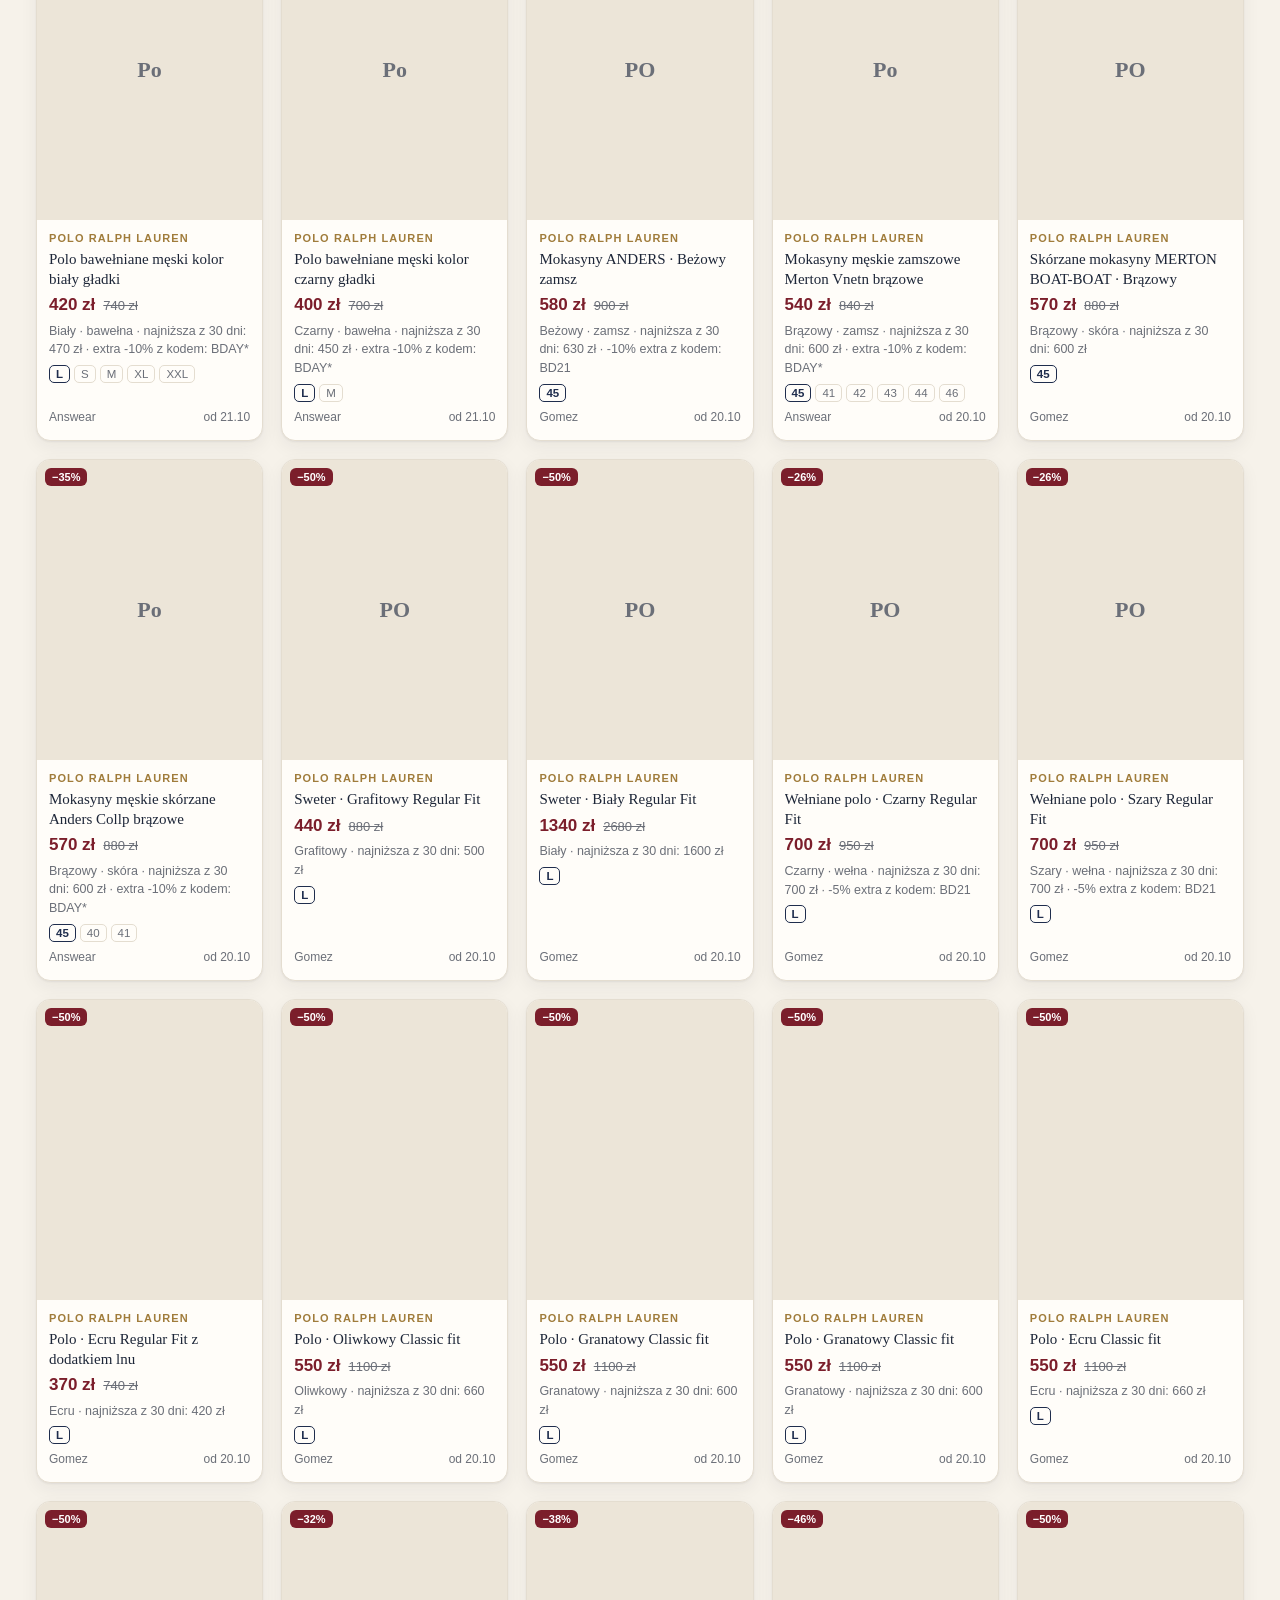
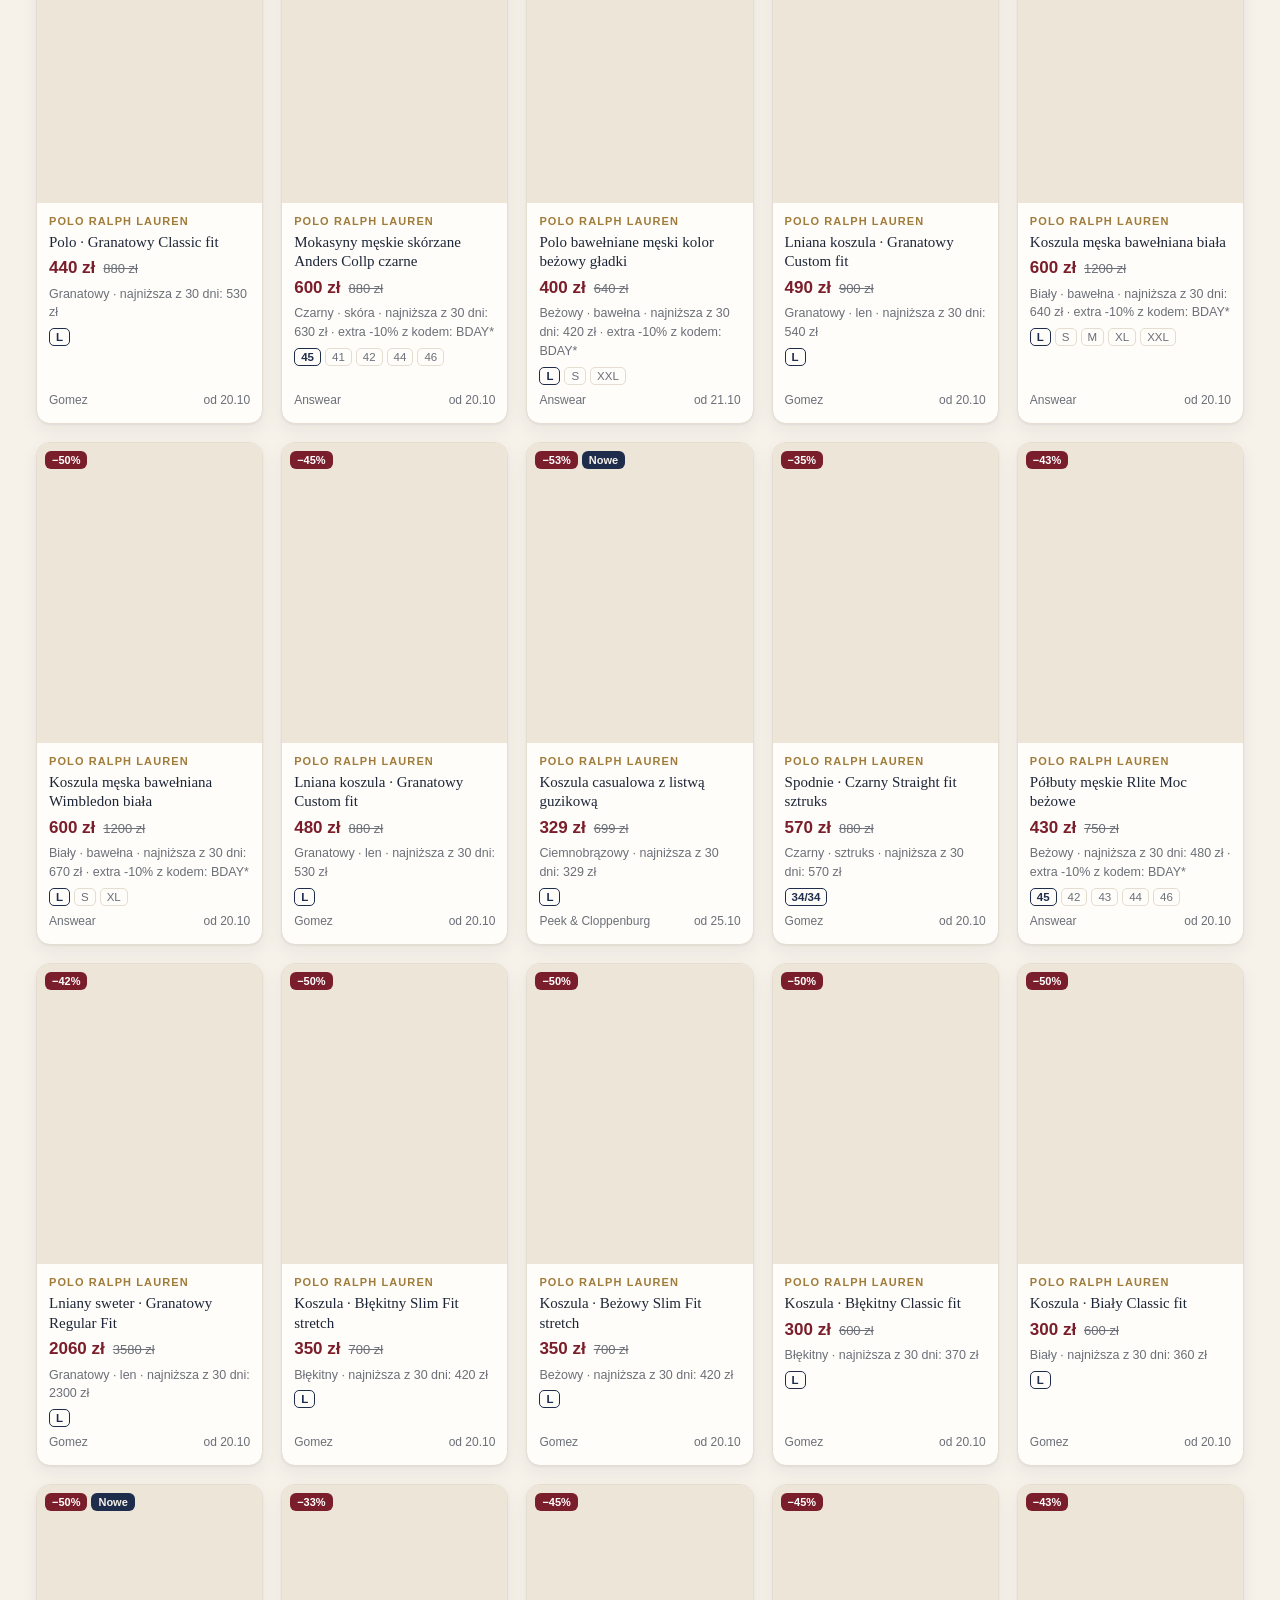
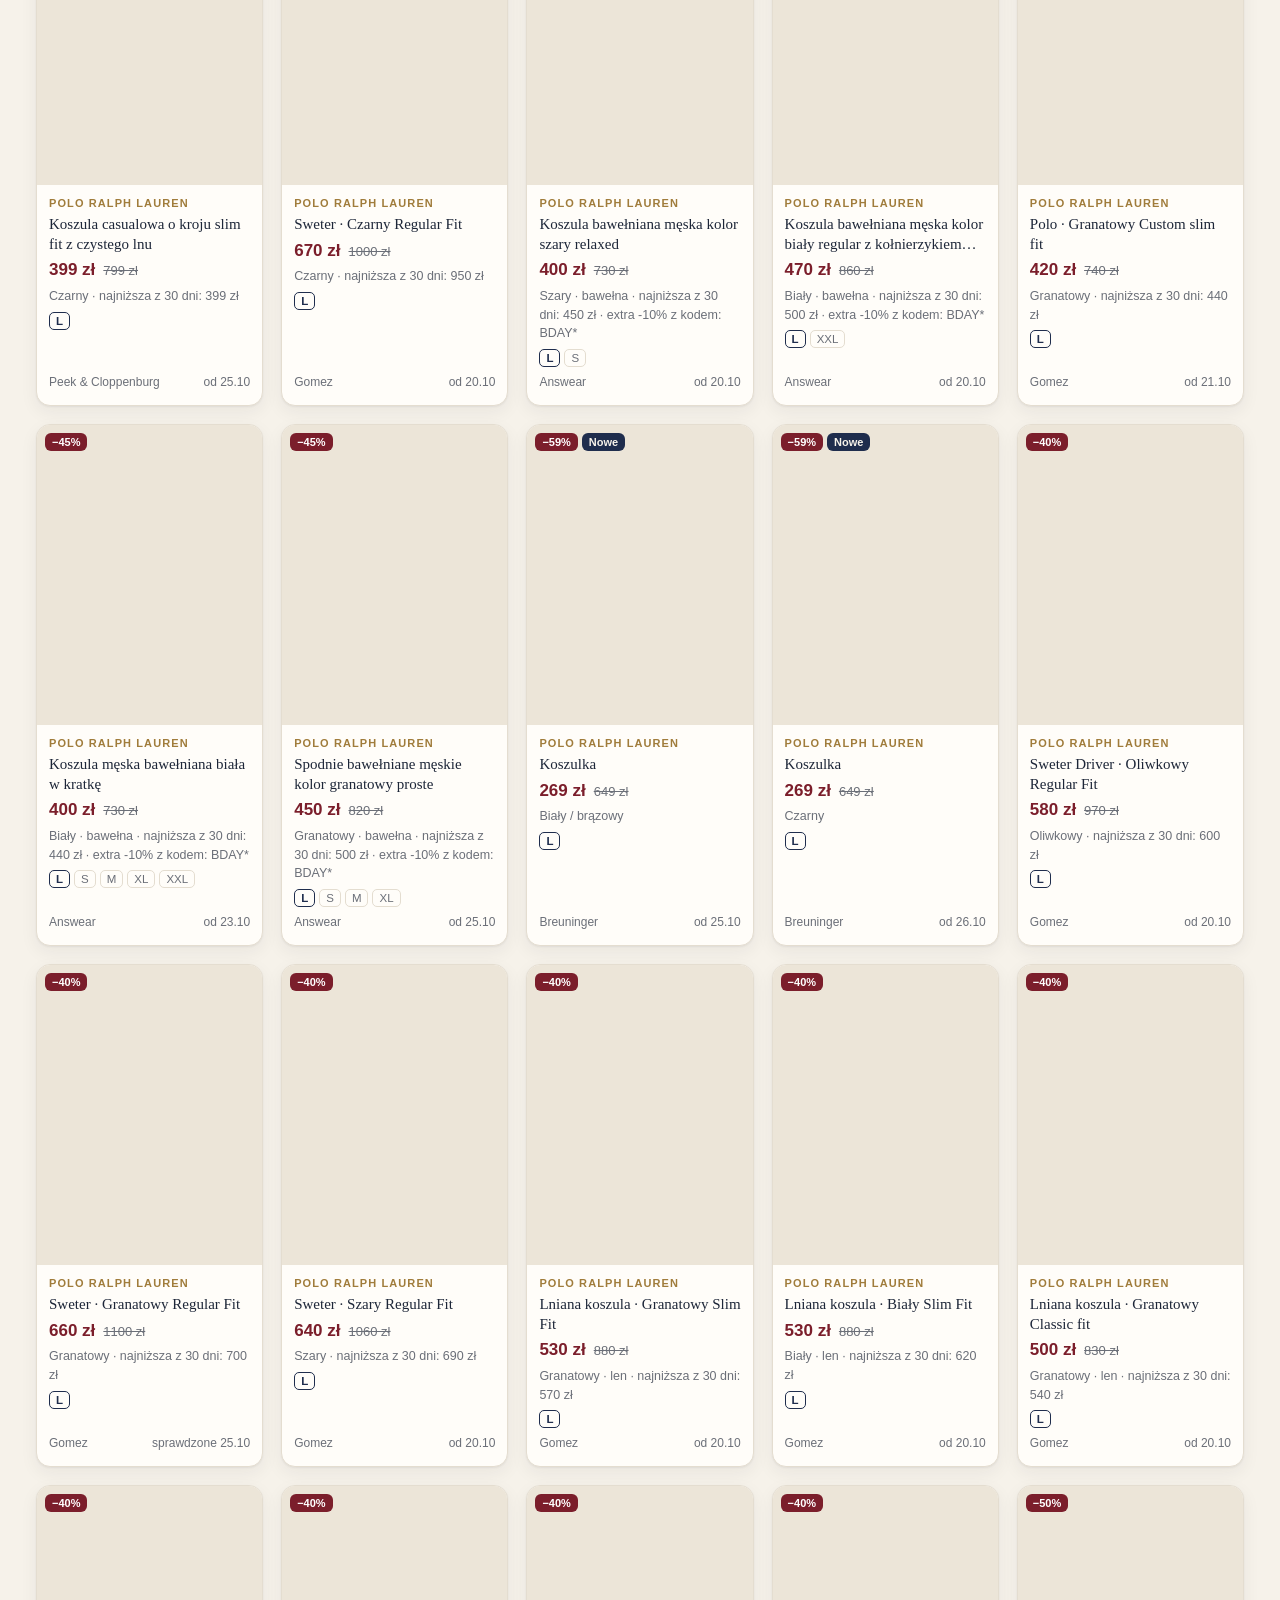
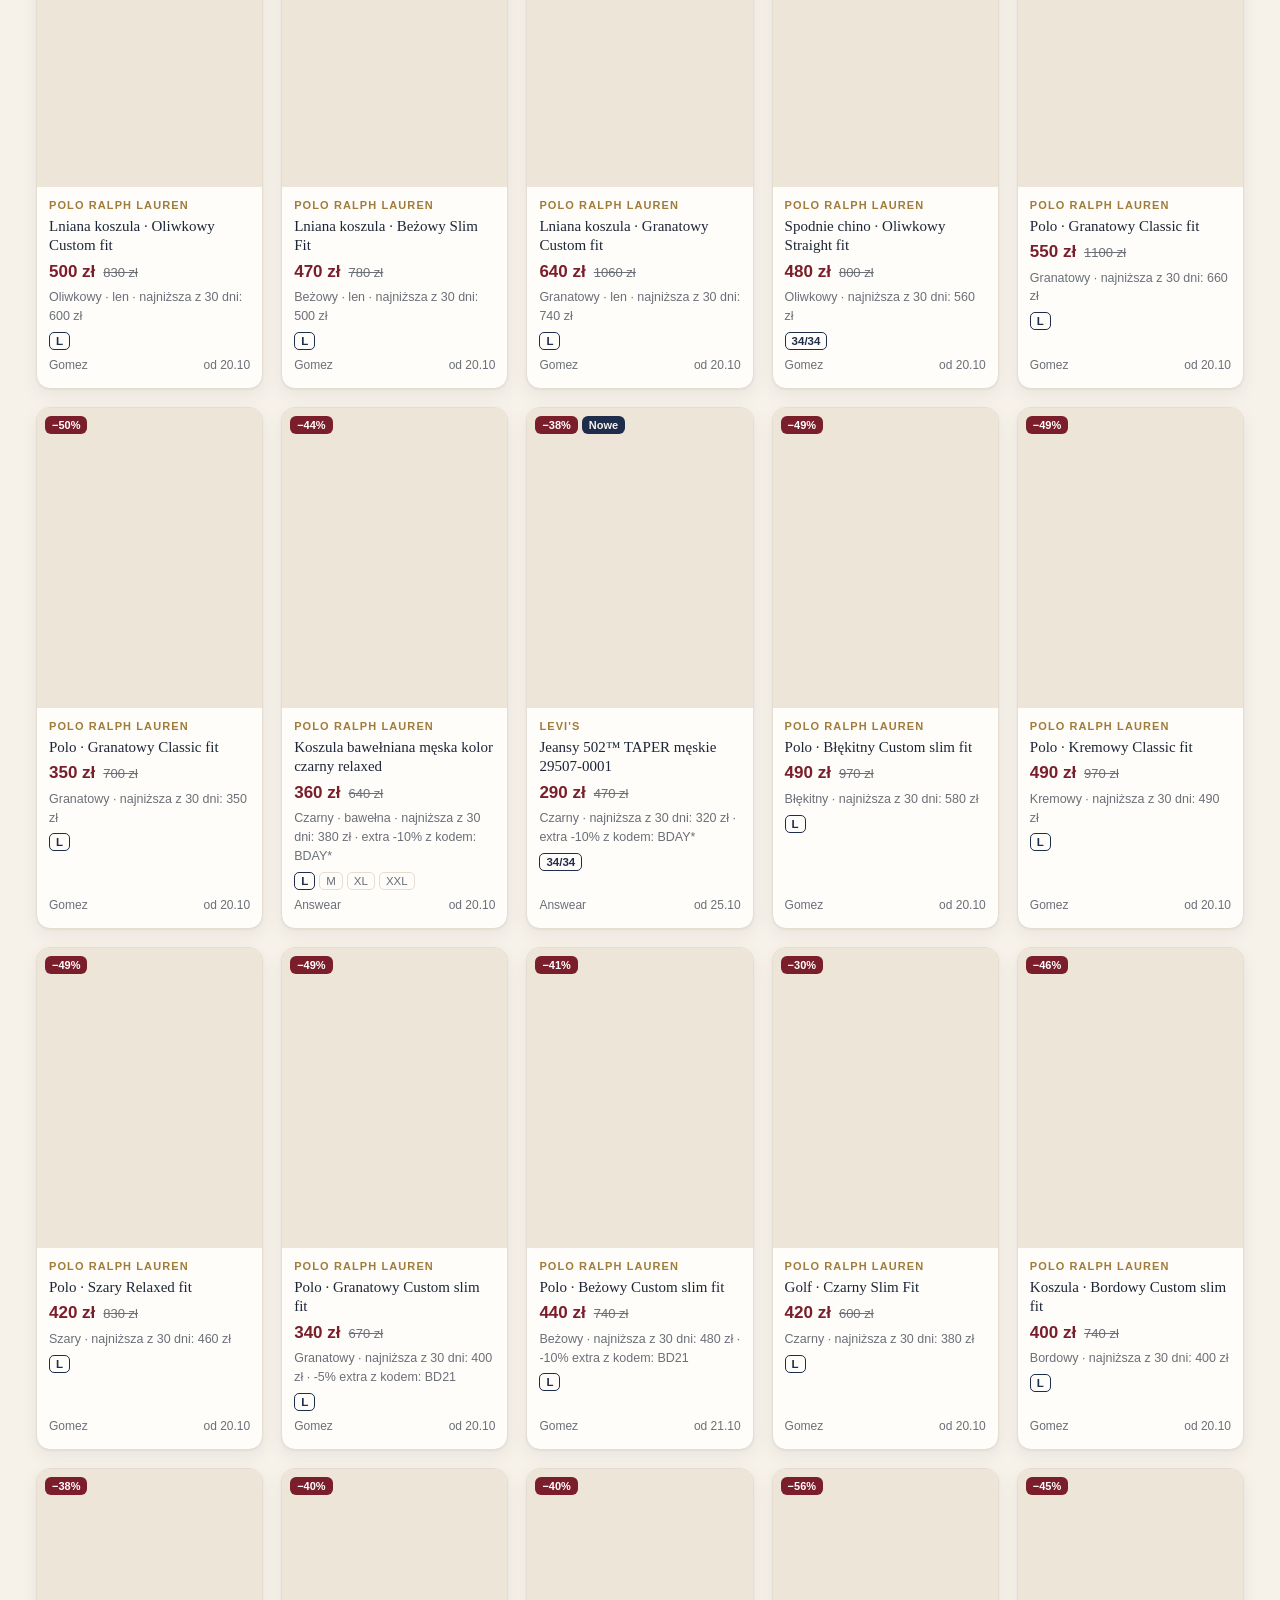
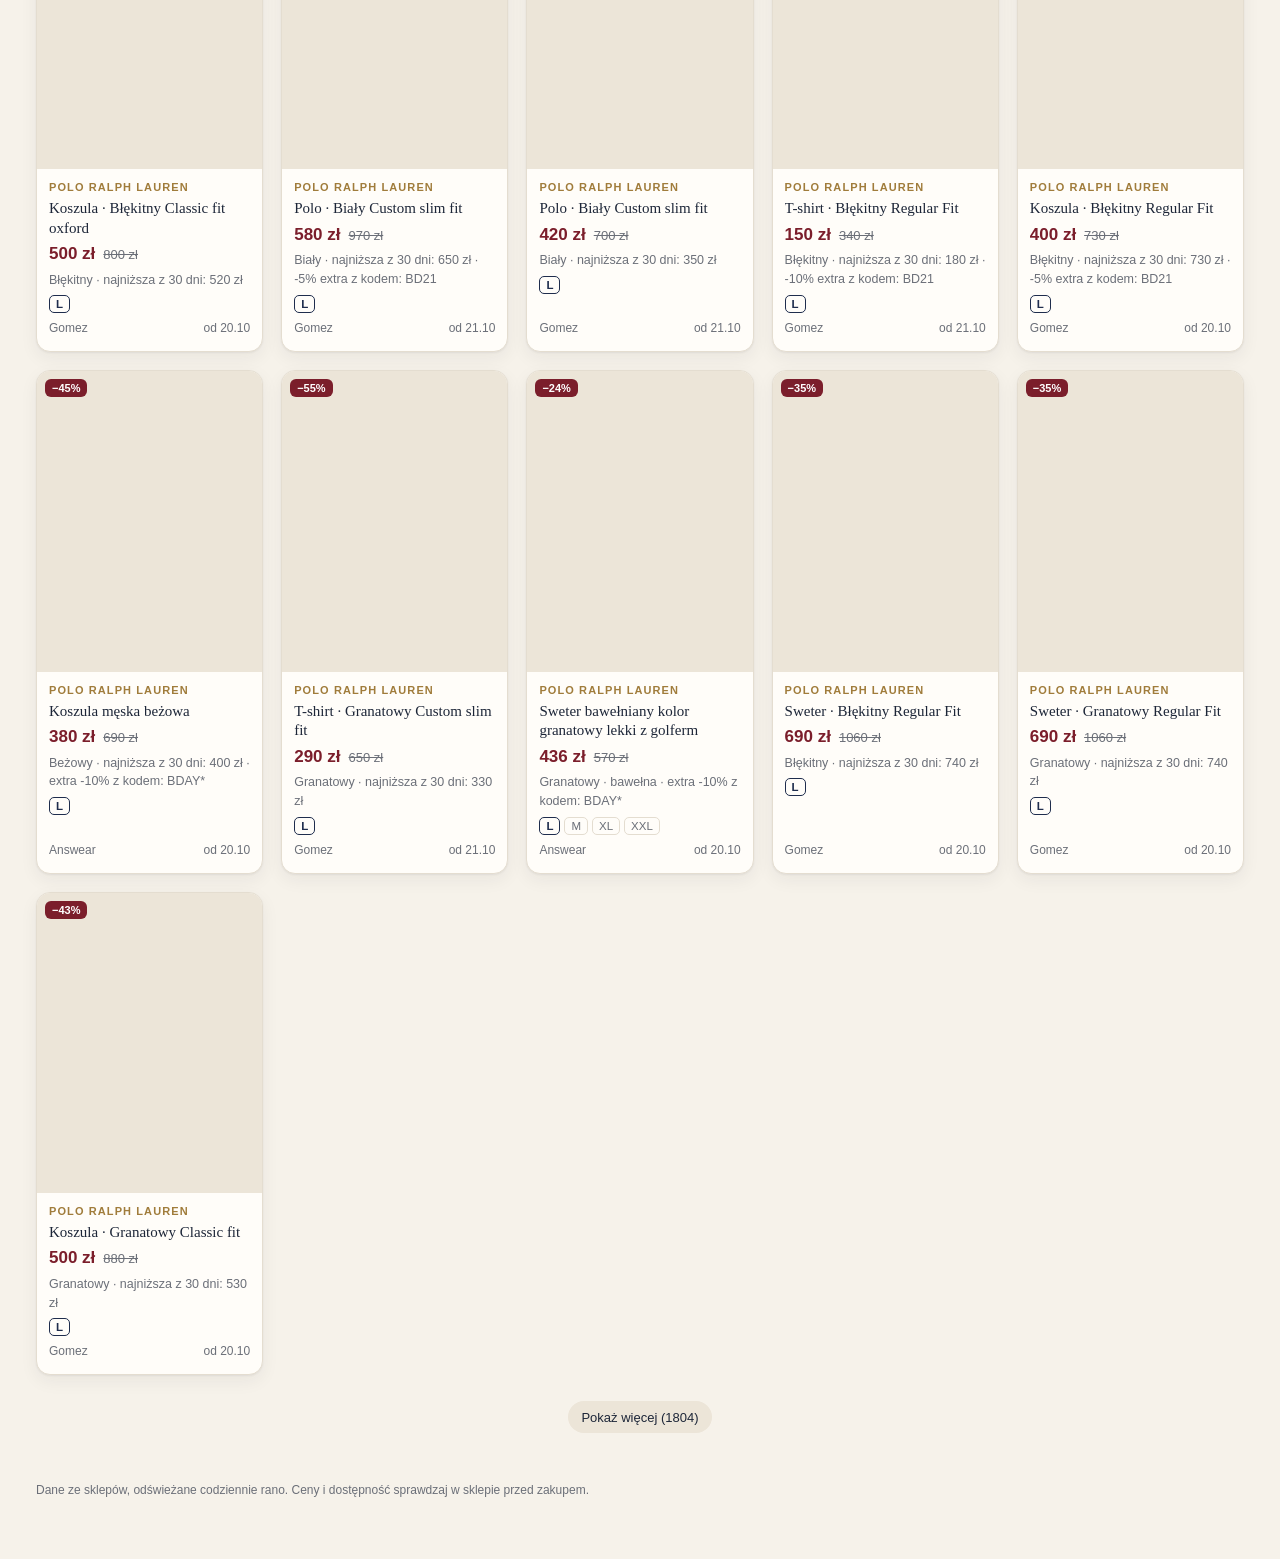
==== commit adb9362c: "Add interactive radar with persistent seen and favorite filters" ====
--- a/index.html
+++ b/index.html
@@ -14,6 +14,7 @@
   <div class="wrap">
     <p class="eyebrow">Codzienny katalog przecen</p>
     <h1>Old Money</h1>
+    <p><a href="radar.html">Otwórz radar: pełne filtry, obejrzane i ulubione →</a></p>
     <p class="meta" id="meta">Ładowanie…</p>
   </div>
 </header>
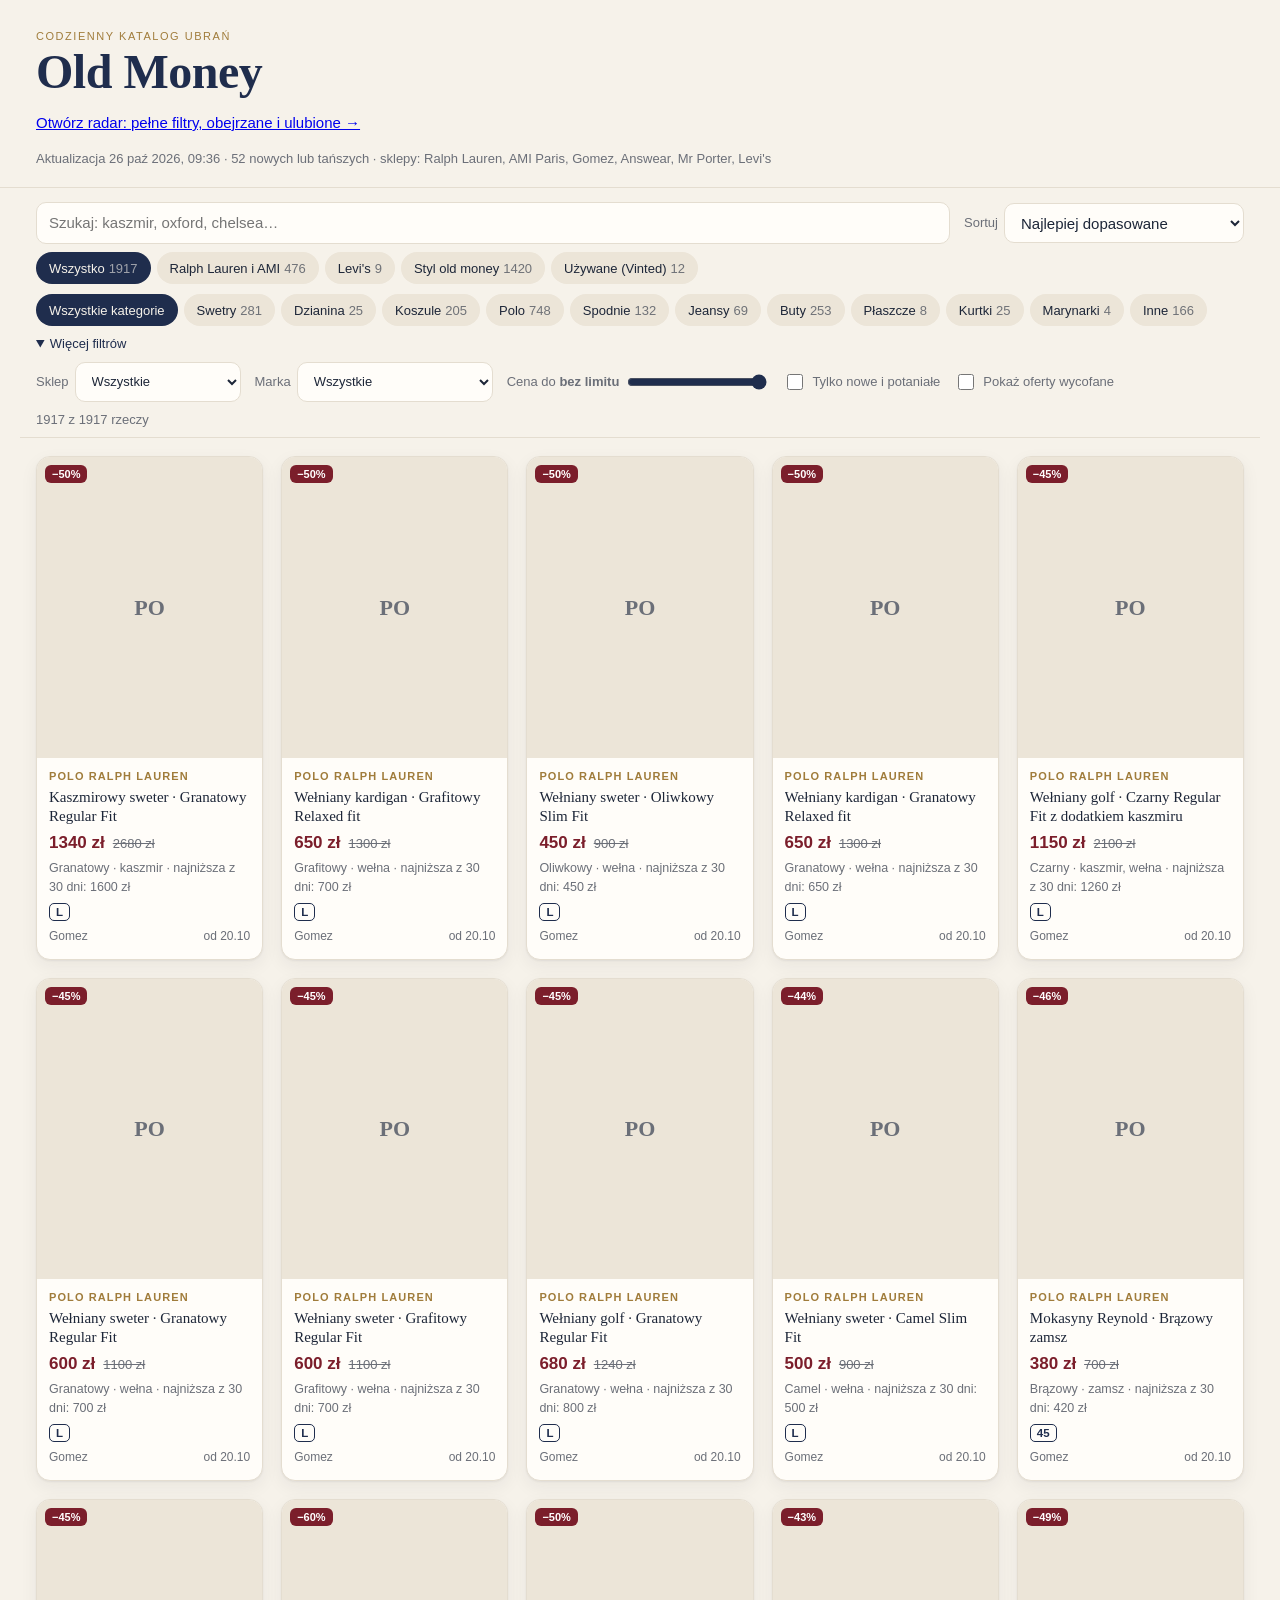
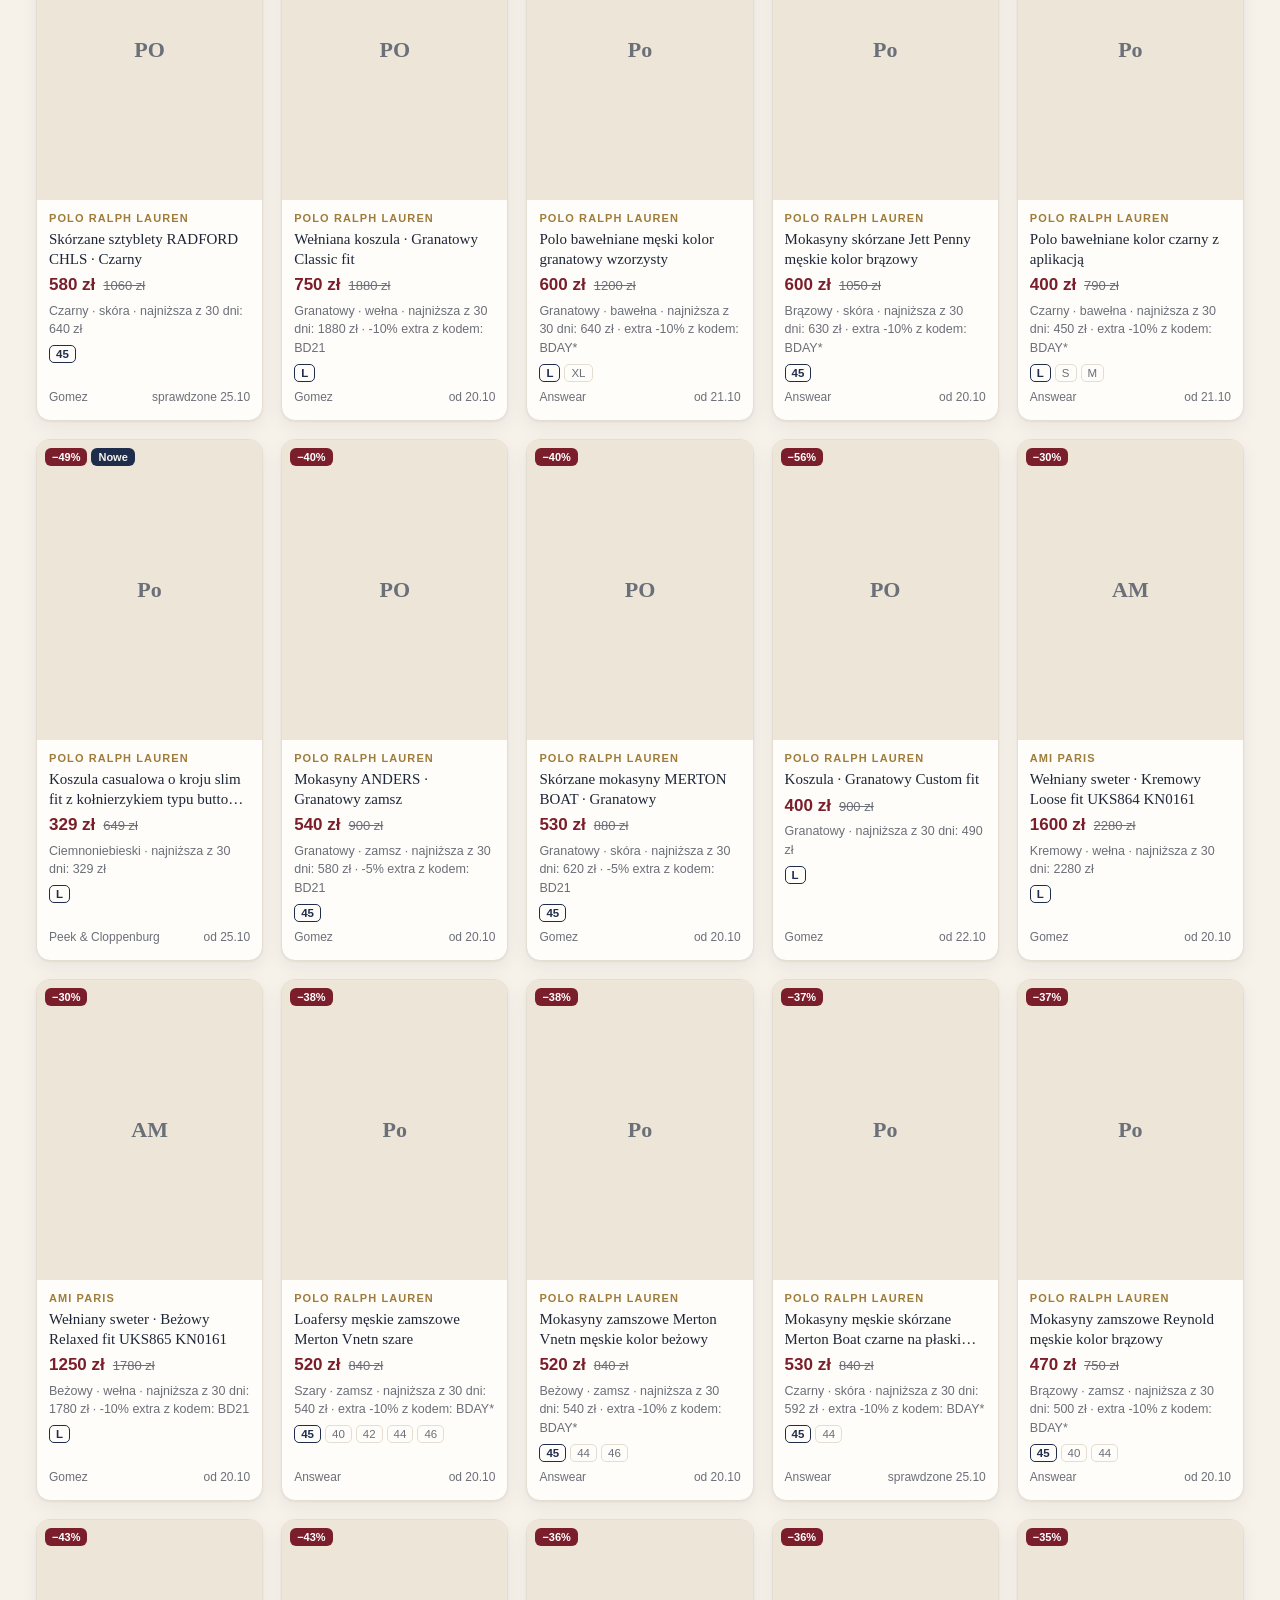
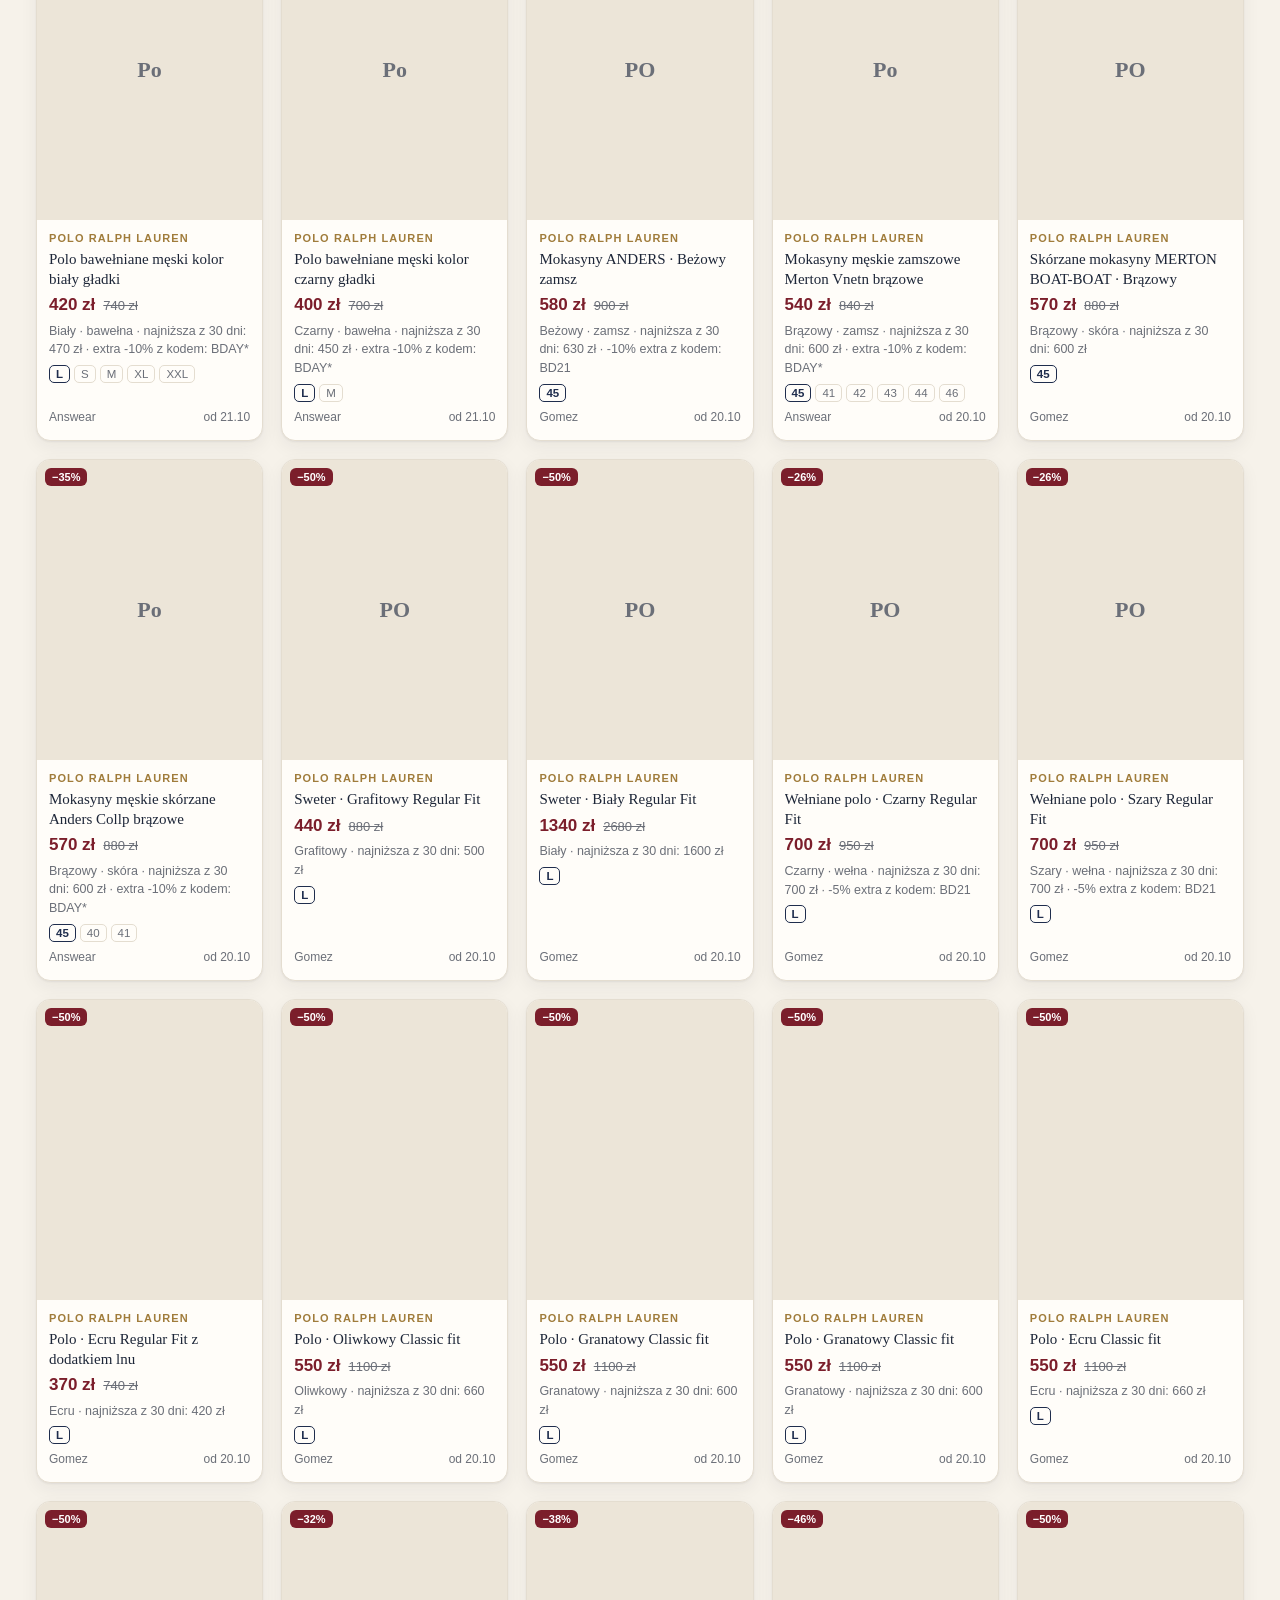
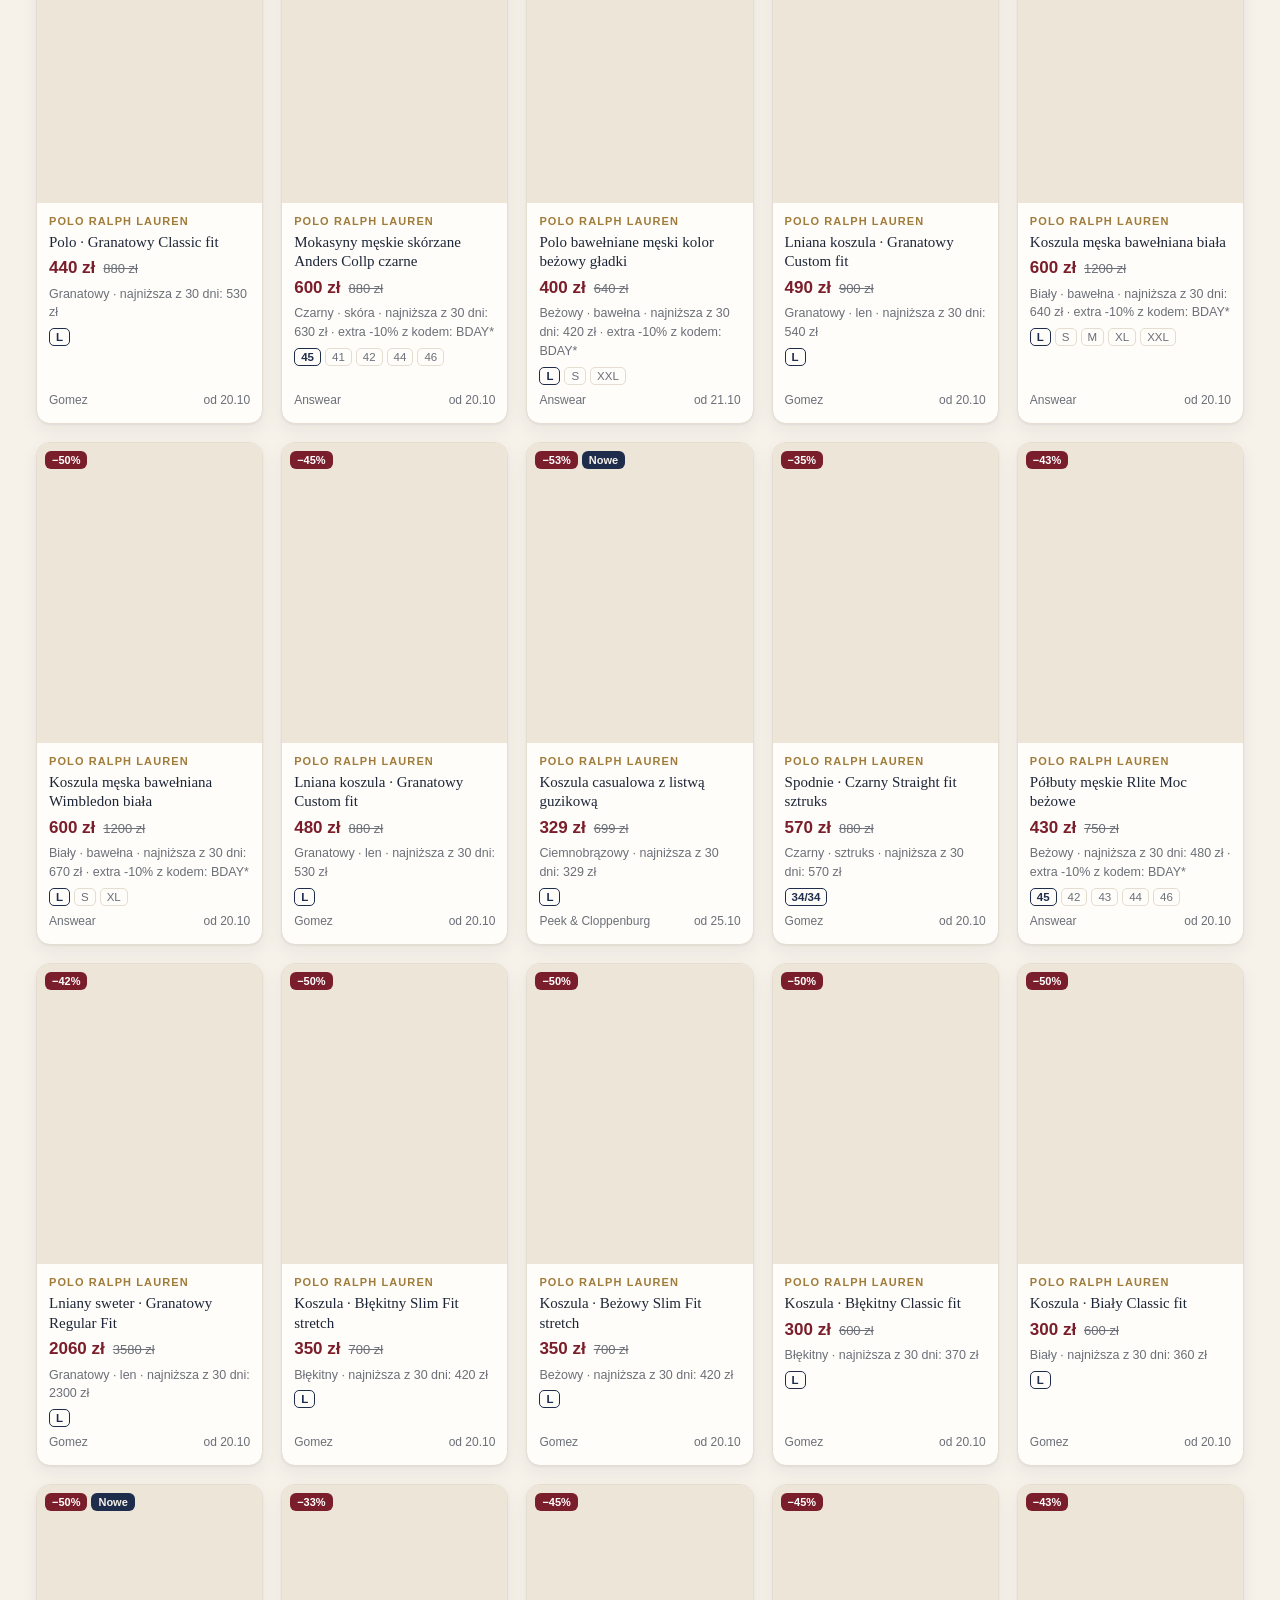
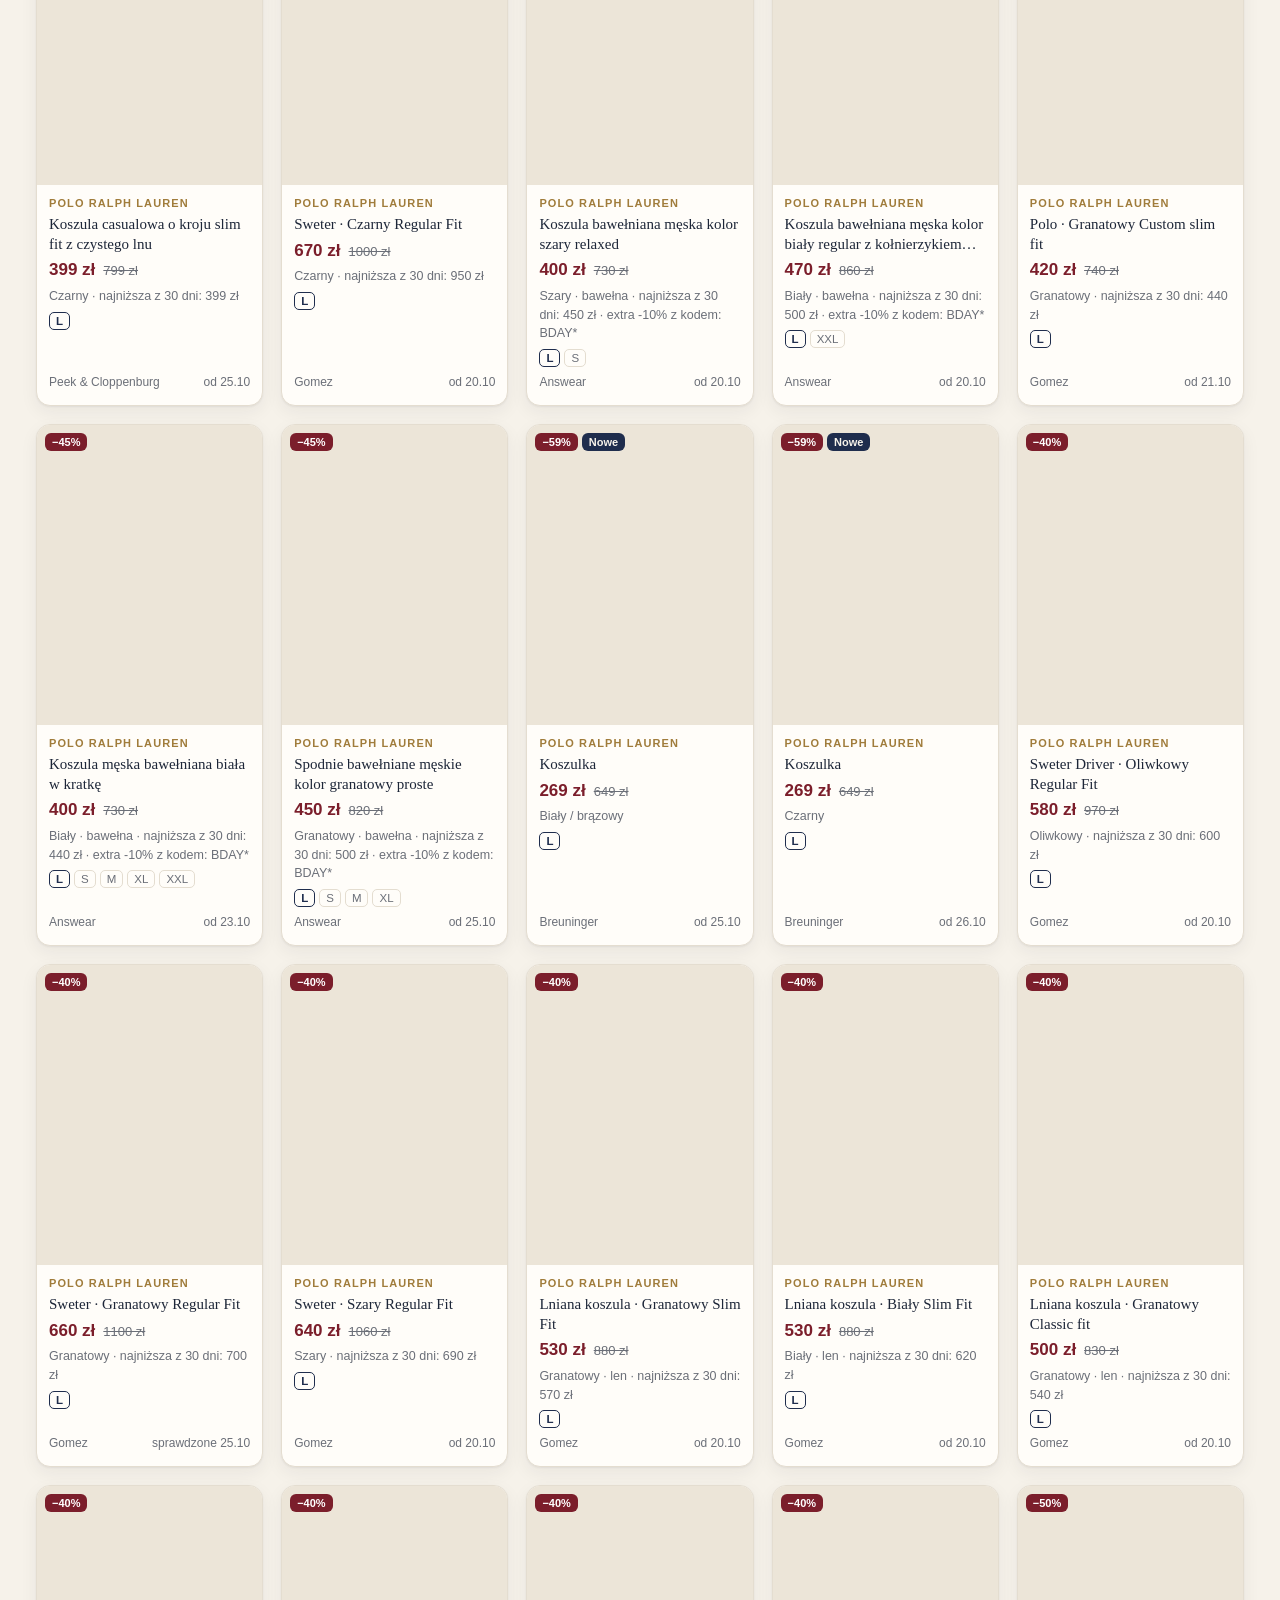
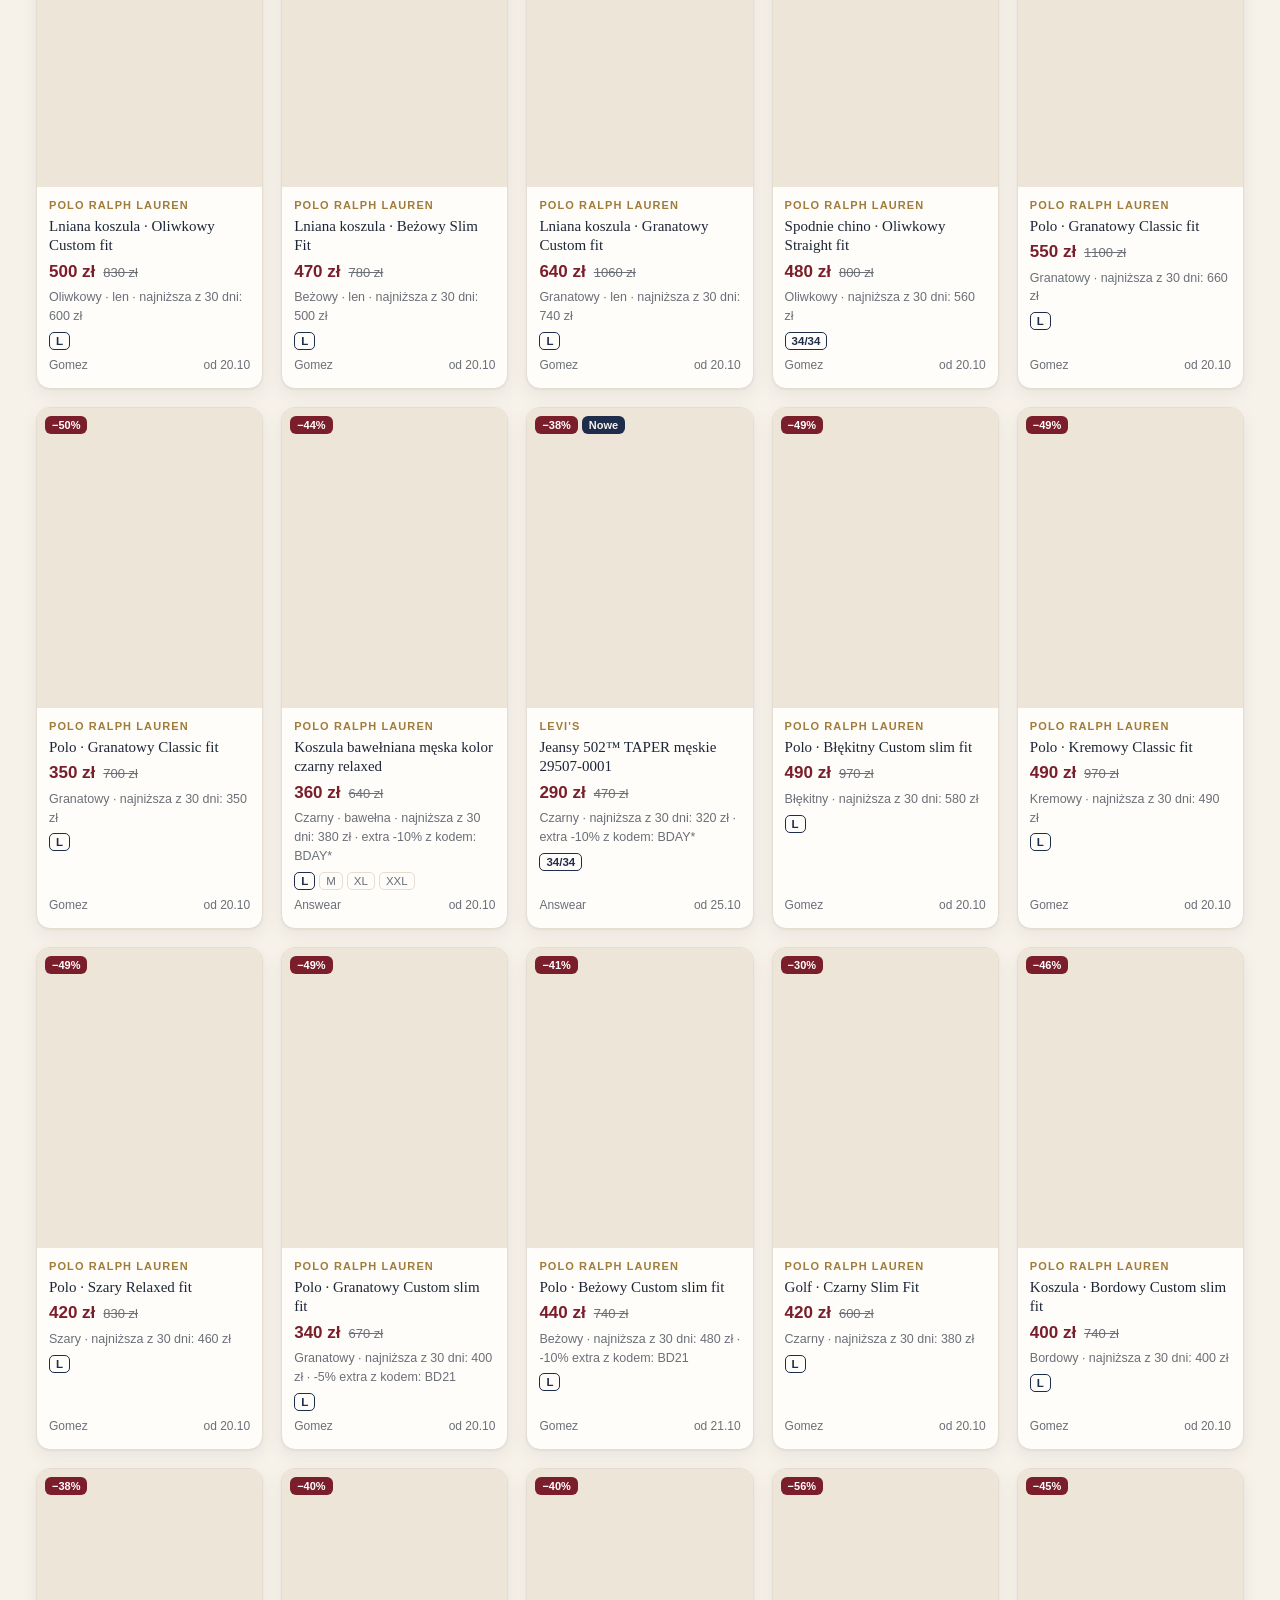
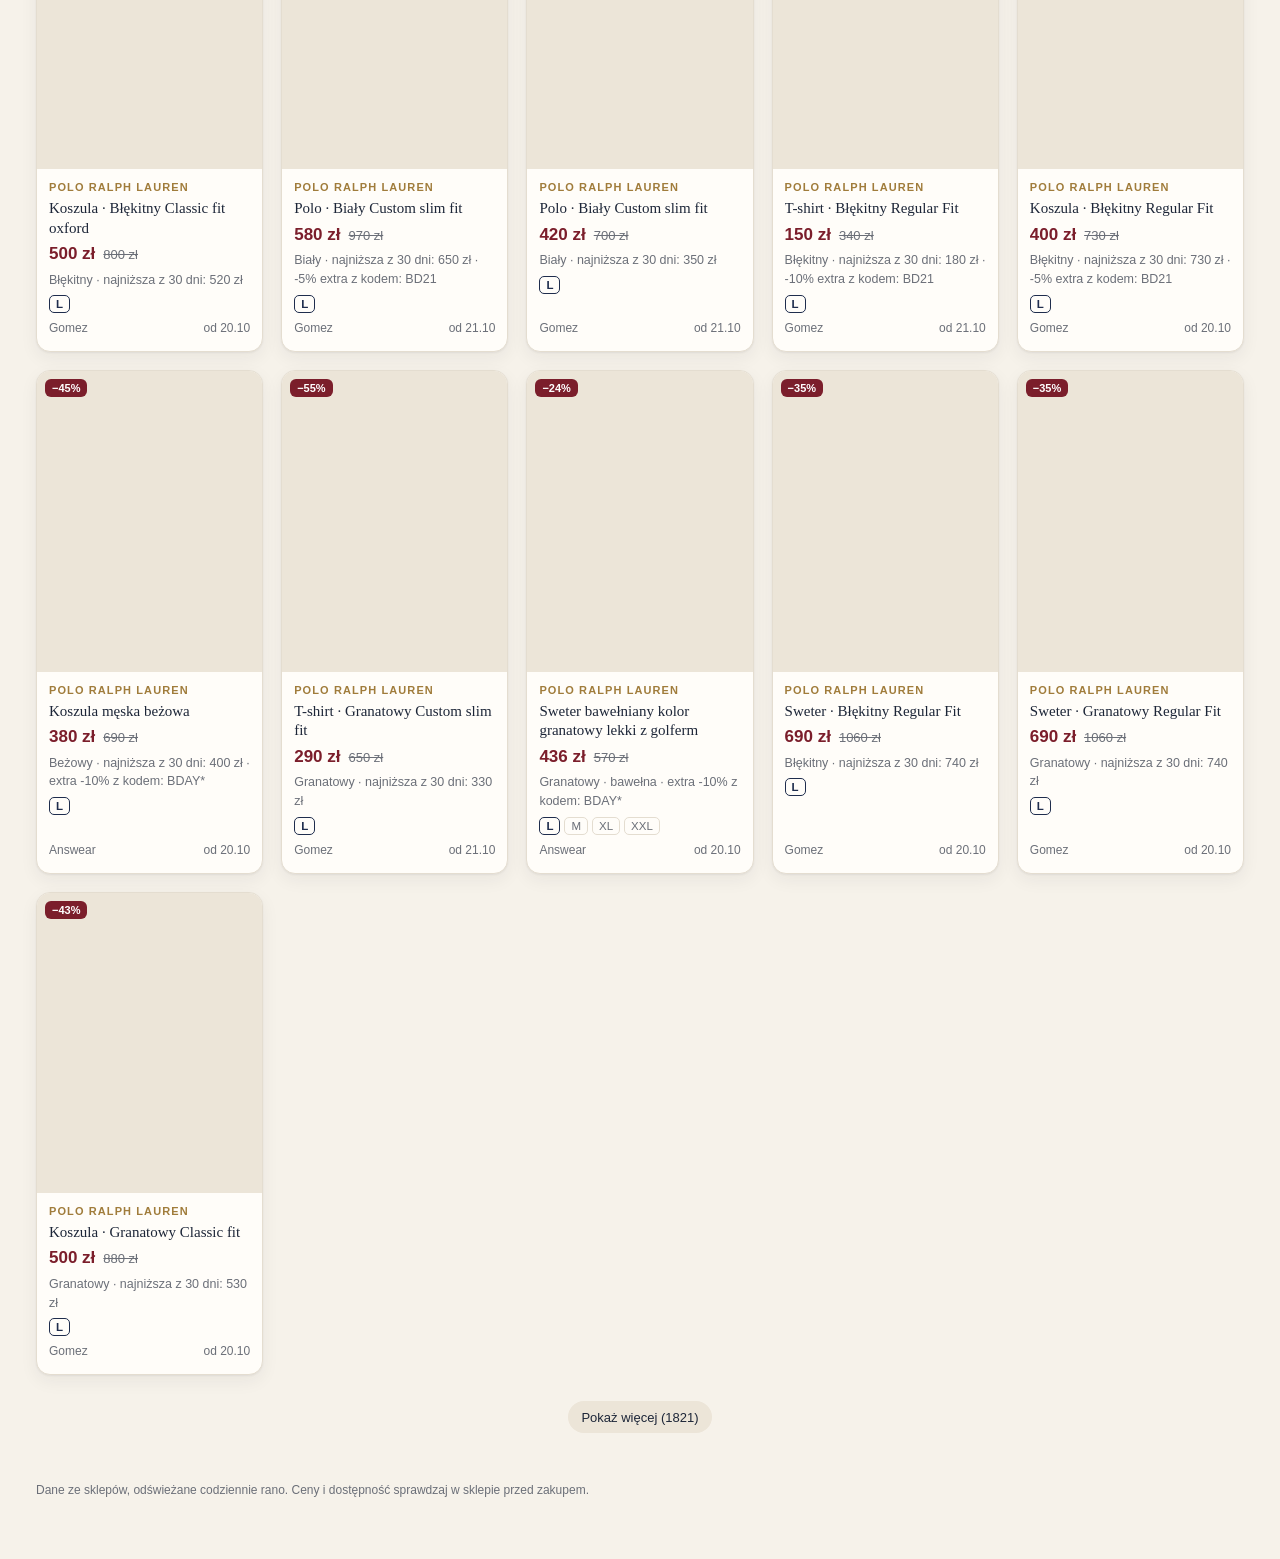
==== commit 0be7b268: "Update photo-reviewed outfit recommendations" ====
--- a/index.html
+++ b/index.html
@@ -6,13 +6,13 @@
 <meta name="robots" content="noindex, nofollow">
 <meta http-equiv="Content-Security-Policy" content="default-src 'self'; img-src https://cms.brnstc.de https://product.fidcdn.net https://static.massimodutti.net https://img01.ztat.net https://static.zara.net https://gomez.pl https://dtcralphlauren.scene7.com https://www.mrporter.com https://cache.mrporter.com https://cdn.shopify.com https://www.amiparis.com https://amiparis.com https://*.ans-media.com https://*.vinted.net https://lscoglobal.scene7.com https://lsco.scene7.com; object-src 'none'; script-src 'self'; style-src 'self'; connect-src 'self'; base-uri 'none'; form-action 'none'">
 <meta name="referrer" content="no-referrer">
-<title>Old Money — przeceny</title>
+<title>Old Money — radar ubrań</title>
 <link rel="stylesheet" href="style.css">
 </head>
 <body>
 <header class="top">
   <div class="wrap">
-    <p class="eyebrow">Codzienny katalog przecen</p>
+    <p class="eyebrow">Codzienny katalog ubrań</p>
     <h1>Old Money</h1>
     <p><a href="radar.html">Otwórz radar: pełne filtry, obejrzane i ulubione →</a></p>
     <p class="meta" id="meta">Ładowanie…</p>
@@ -46,7 +46,7 @@
     <label><span>Marka</span><select id="brand"><option value="">Wszystkie</option></select></label>
     <label class="range"><span>Cena do <b id="maxlbl"></b></span><input id="max" type="range" min="50" max="3000" step="50"></label>
     <label class="check"><input id="fresh" type="checkbox"> Tylko nowe i potaniałe</label>
-    <label class="check"><input id="gone" type="checkbox"> Pokaż te, które zniknęły z przecen</label>
+    <label class="check"><input id="gone" type="checkbox"> Pokaż oferty wycofane</label>
   </div>
   </details>
   <p class="count" id="count" aria-live="polite"></p>
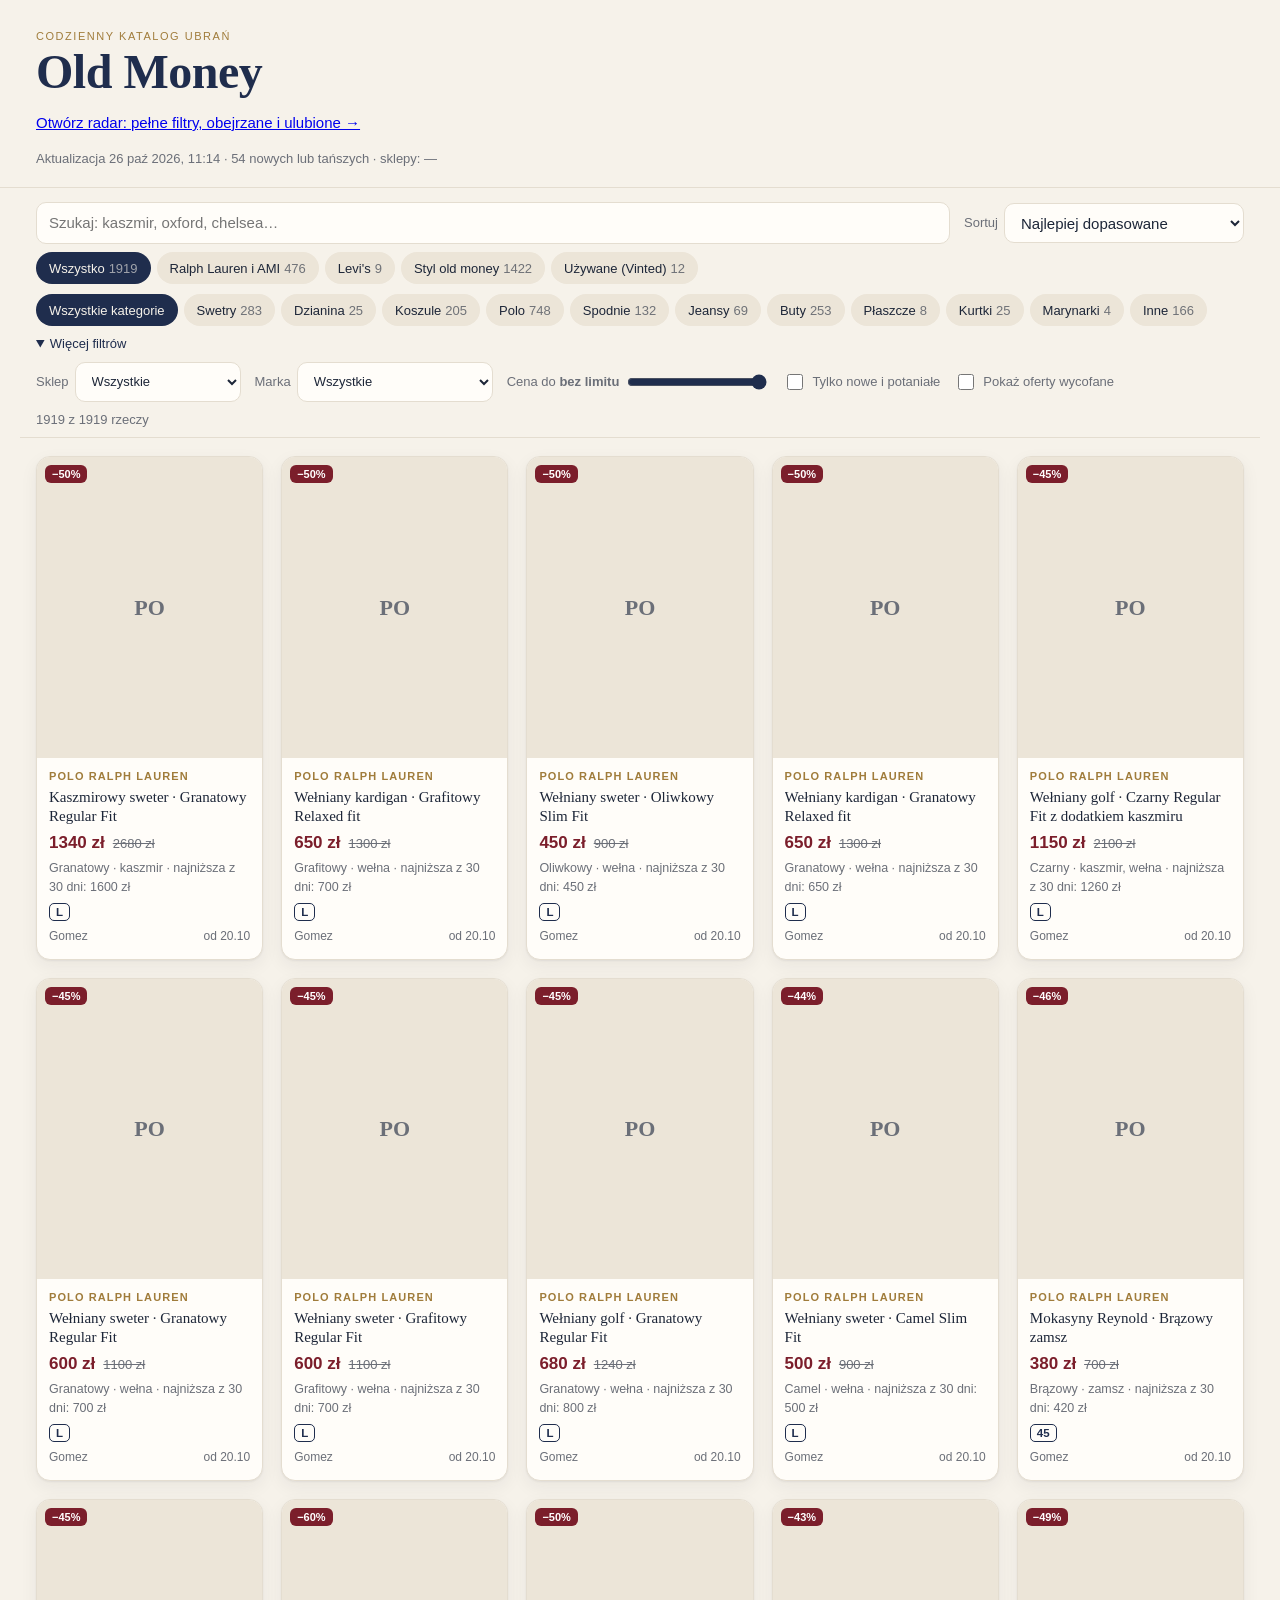
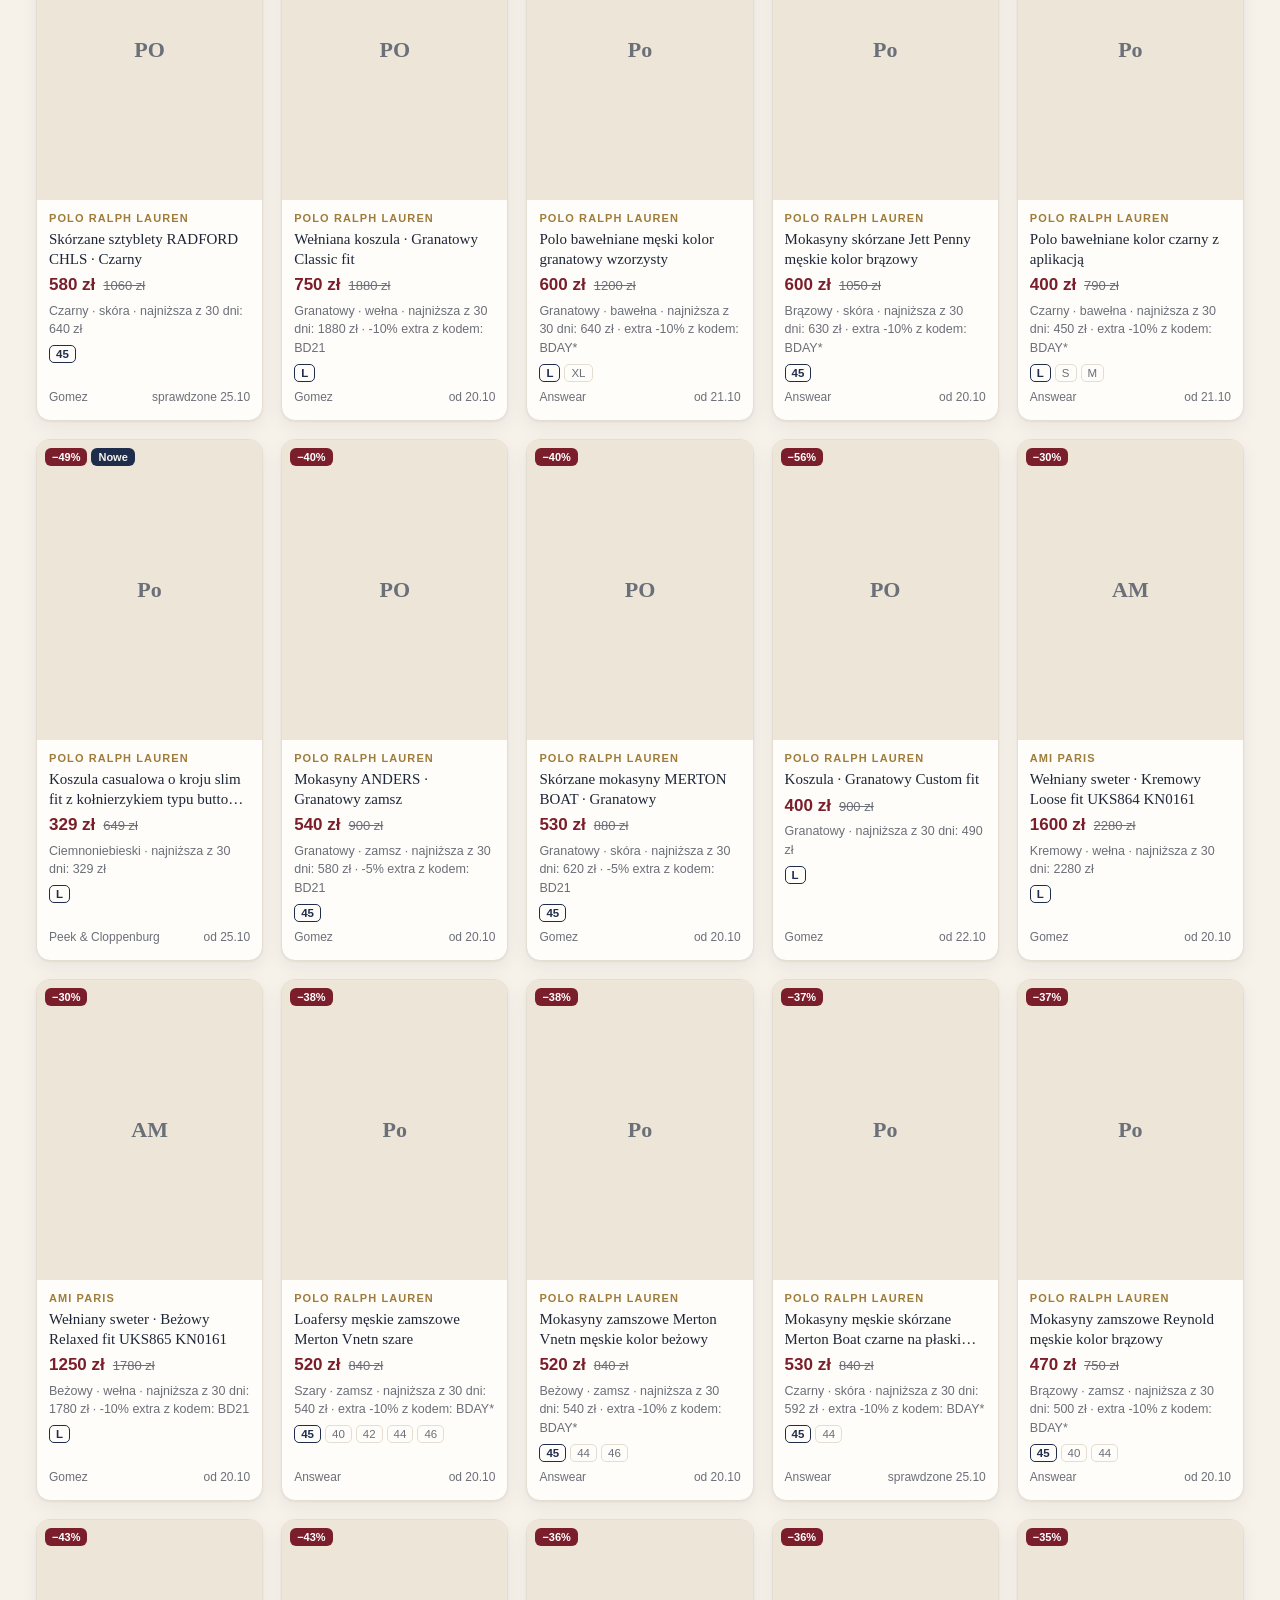
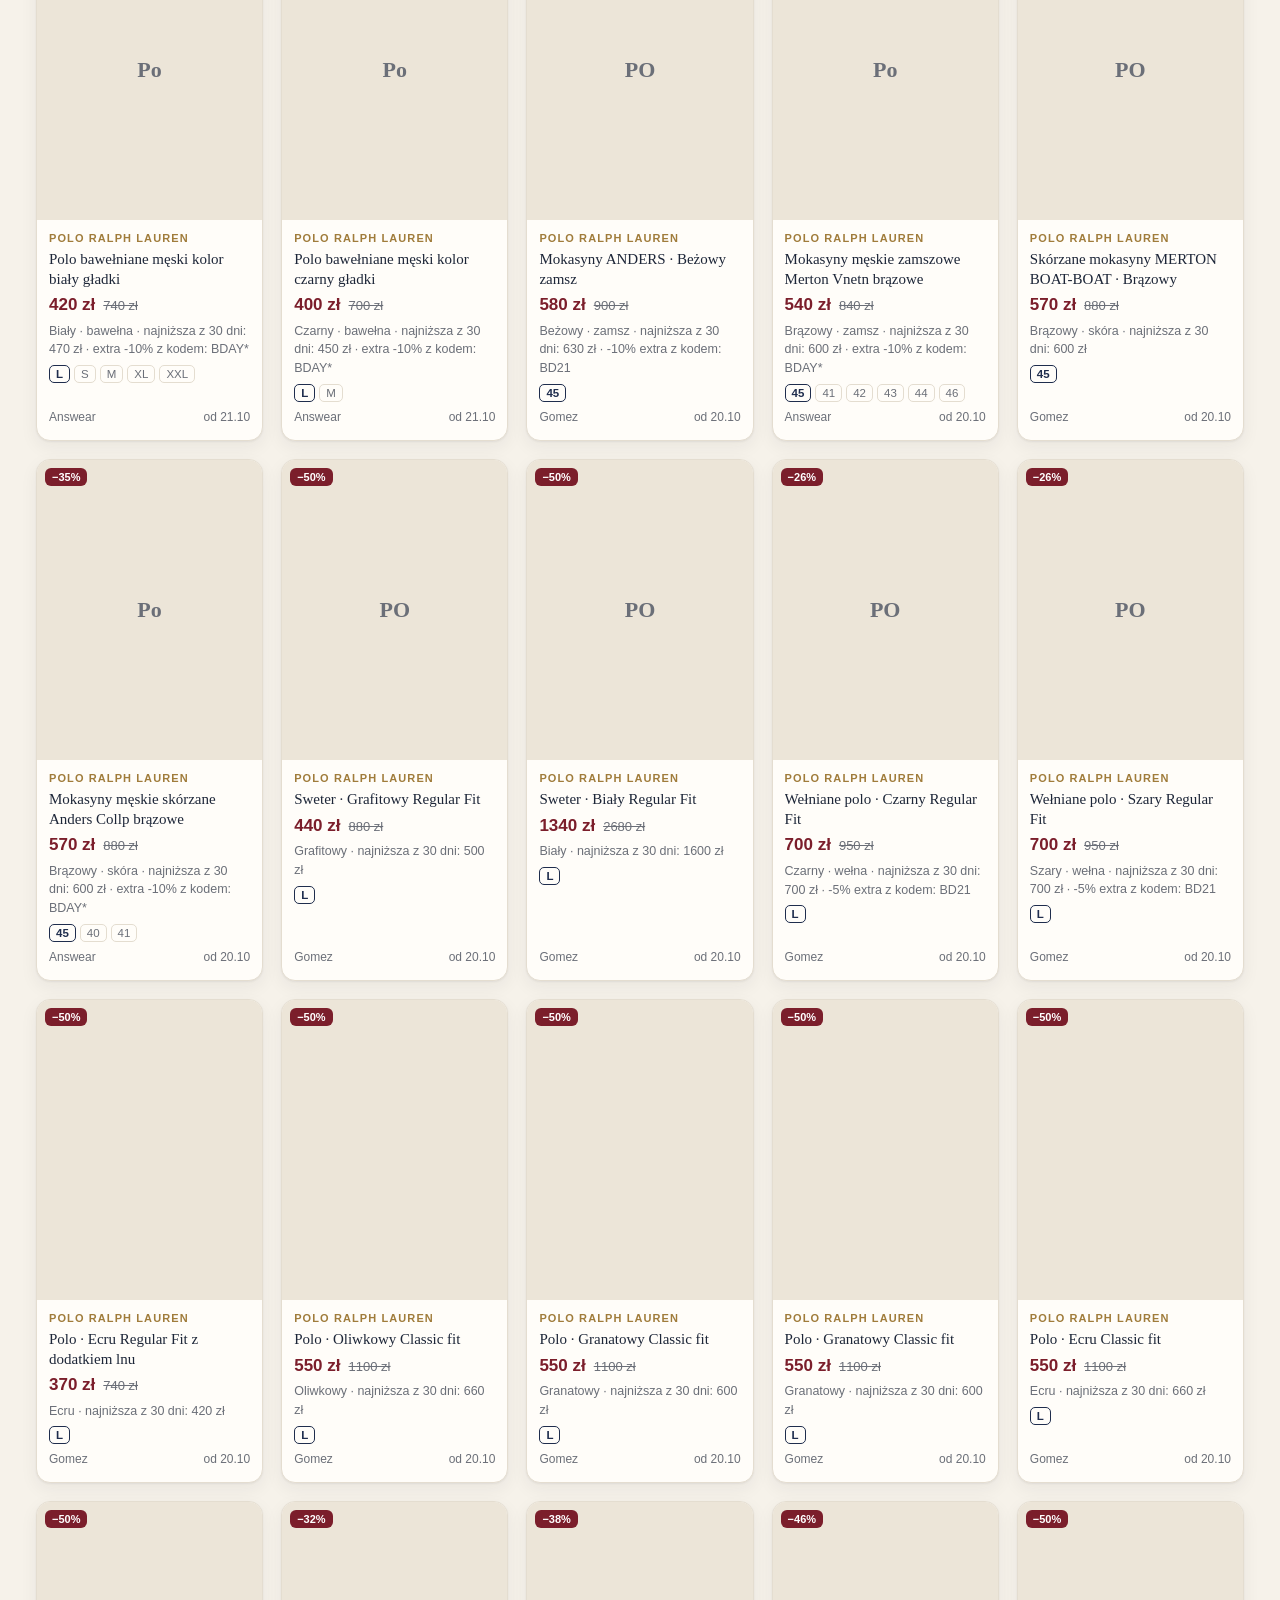
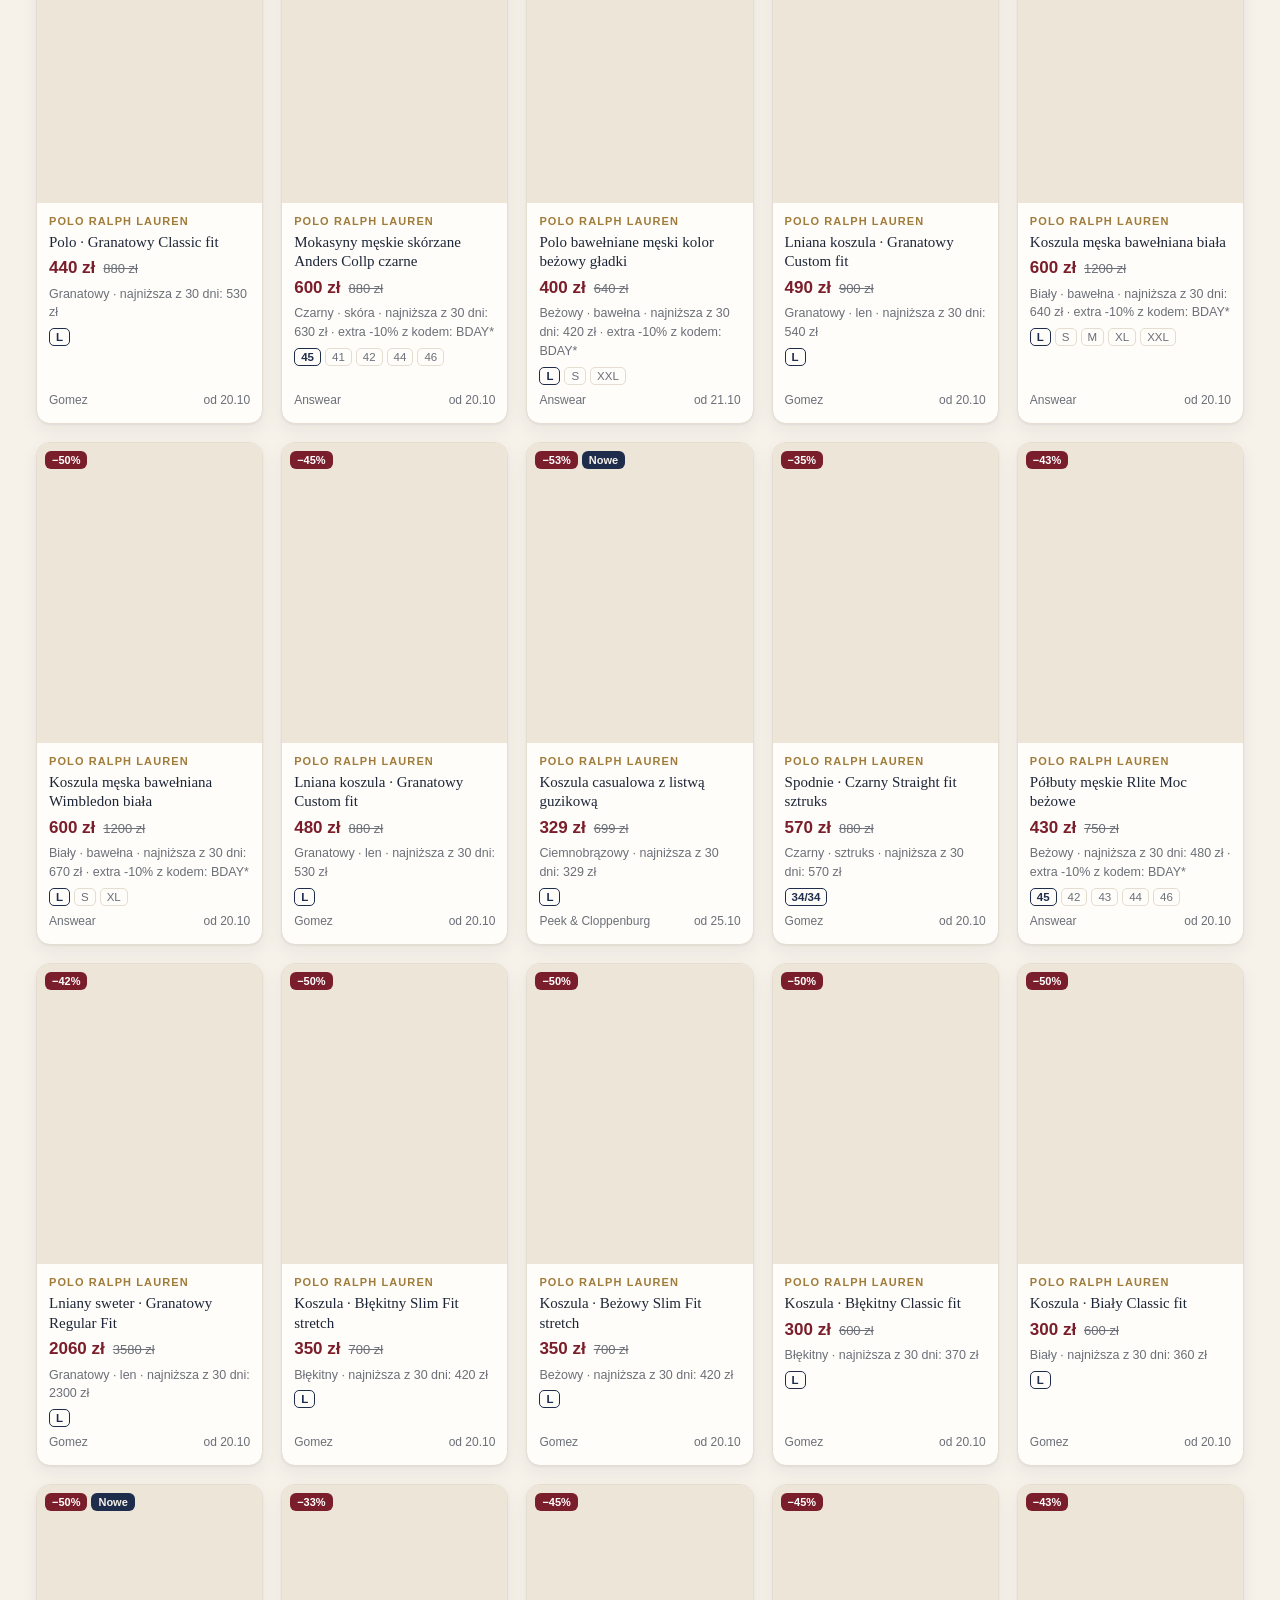
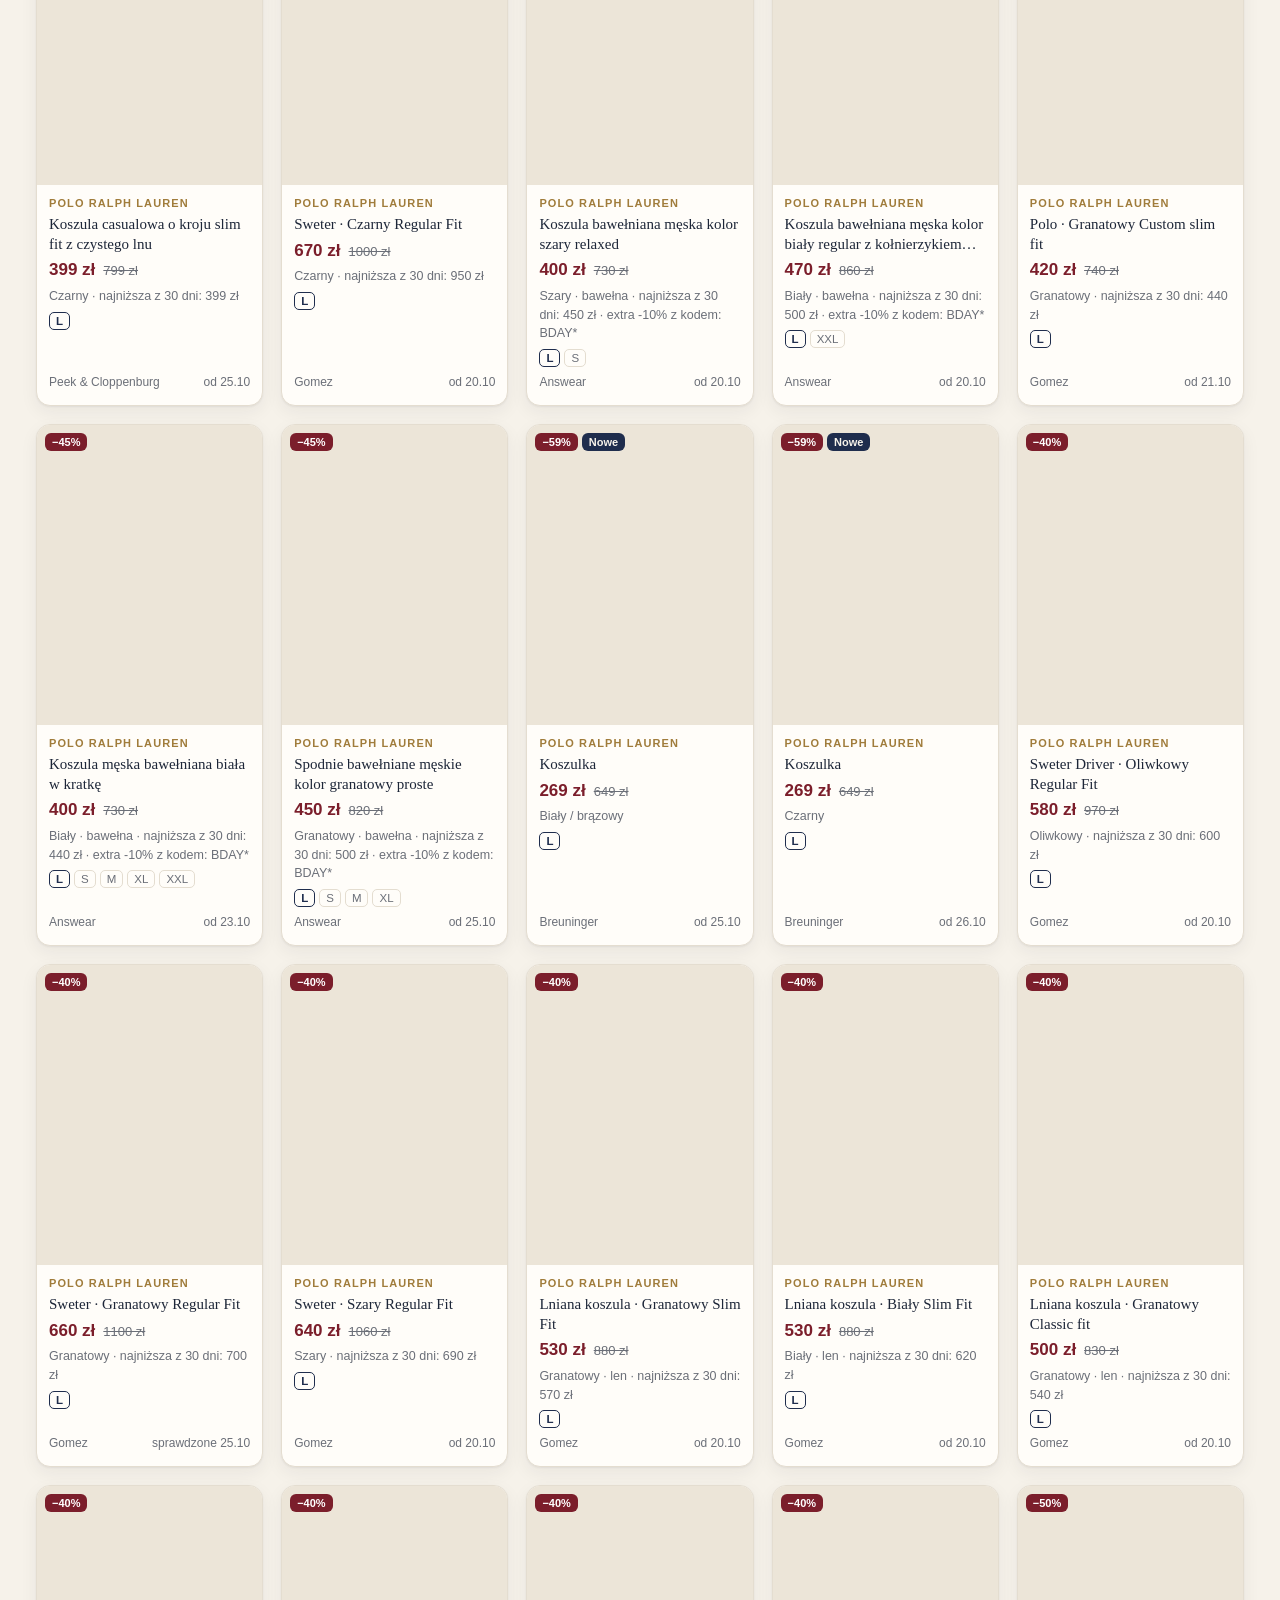
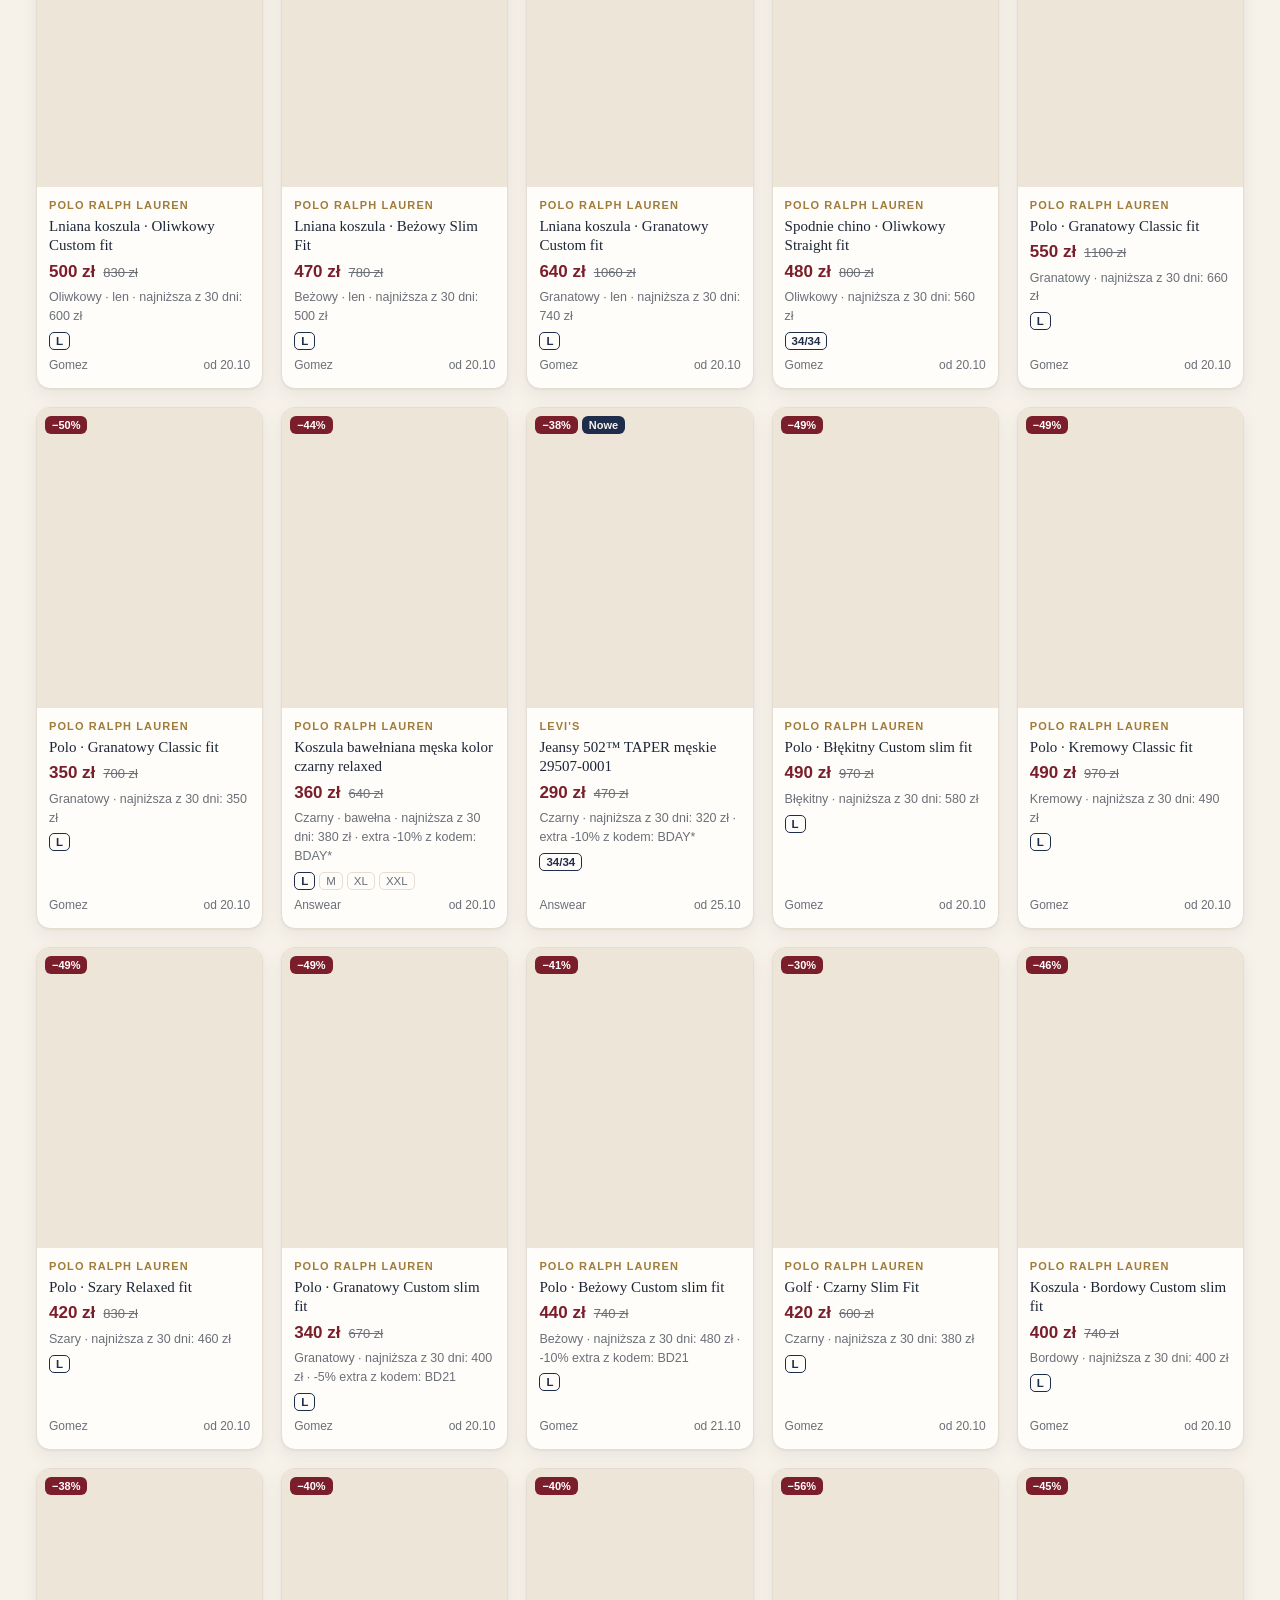
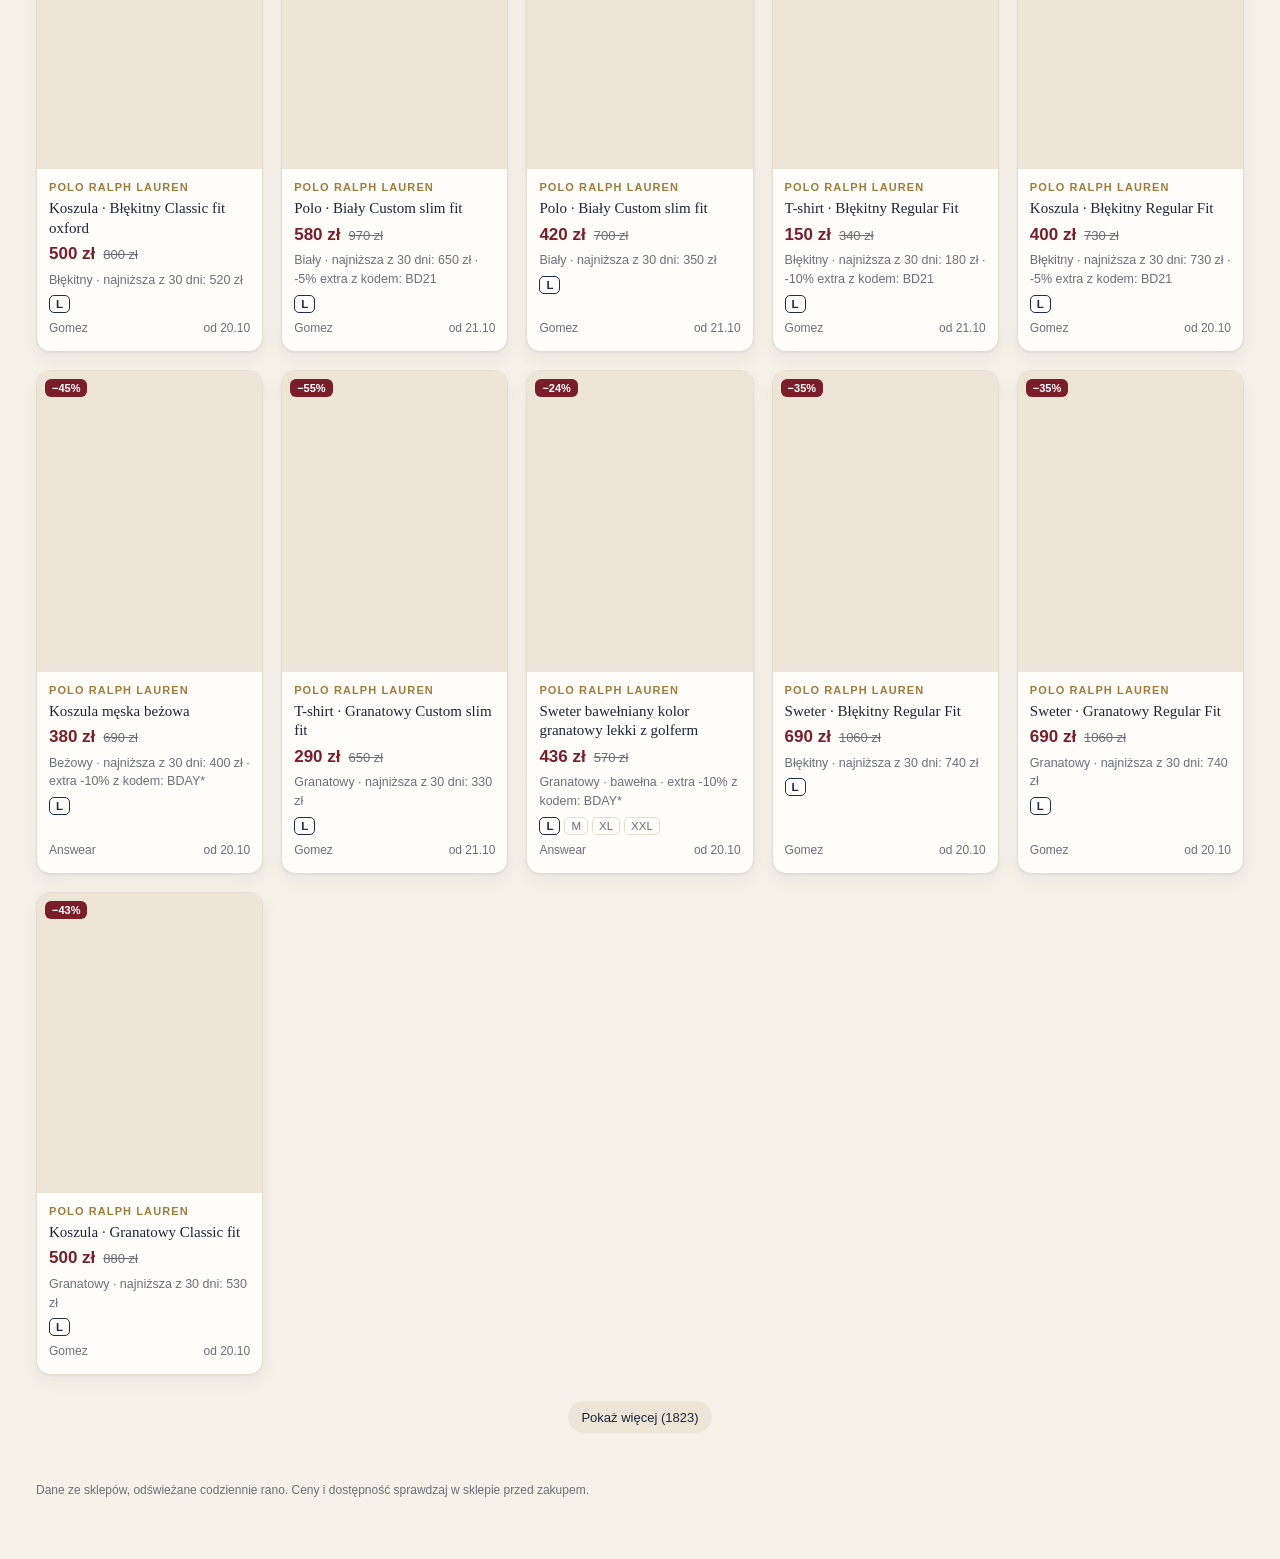
==== commit dbad7aaa: "Add verified ARKET COS UNIQLO SELECTED source support" ====
--- a/index.html
+++ b/index.html
@@ -4,7 +4,7 @@
 <meta charset="utf-8">
 <meta name="viewport" content="width=device-width, initial-scale=1">
 <meta name="robots" content="noindex, nofollow">
-<meta http-equiv="Content-Security-Policy" content="default-src 'self'; img-src https://cms.brnstc.de https://product.fidcdn.net https://static.massimodutti.net https://img01.ztat.net https://static.zara.net https://gomez.pl https://dtcralphlauren.scene7.com https://www.mrporter.com https://cache.mrporter.com https://cdn.shopify.com https://www.amiparis.com https://amiparis.com https://*.ans-media.com https://*.vinted.net https://lscoglobal.scene7.com https://lsco.scene7.com; object-src 'none'; script-src 'self'; style-src 'self'; connect-src 'self'; base-uri 'none'; form-action 'none'">
+<meta http-equiv="Content-Security-Policy" content="default-src 'self'; img-src https://media.arket.com https://arket.centracdn.net https://media.cos.com https://images.selected.com https://checkout.selected.com https://image.uniqlo.com https://www.charlestyrwhitt.com https://st.mngbcn.com https://cms.brnstc.de https://product.fidcdn.net https://static.massimodutti.net https://img01.ztat.net https://static.zara.net https://gomez.pl https://dtcralphlauren.scene7.com https://www.mrporter.com https://cache.mrporter.com https://cdn.shopify.com https://www.amiparis.com https://amiparis.com https://*.ans-media.com https://*.vinted.net https://lscoglobal.scene7.com https://lsco.scene7.com; object-src 'none'; script-src 'self'; style-src 'self'; connect-src 'self'; base-uri 'none'; form-action 'none'">
 <meta name="referrer" content="no-referrer">
 <title>Old Money — radar ubrań</title>
 <link rel="stylesheet" href="style.css">
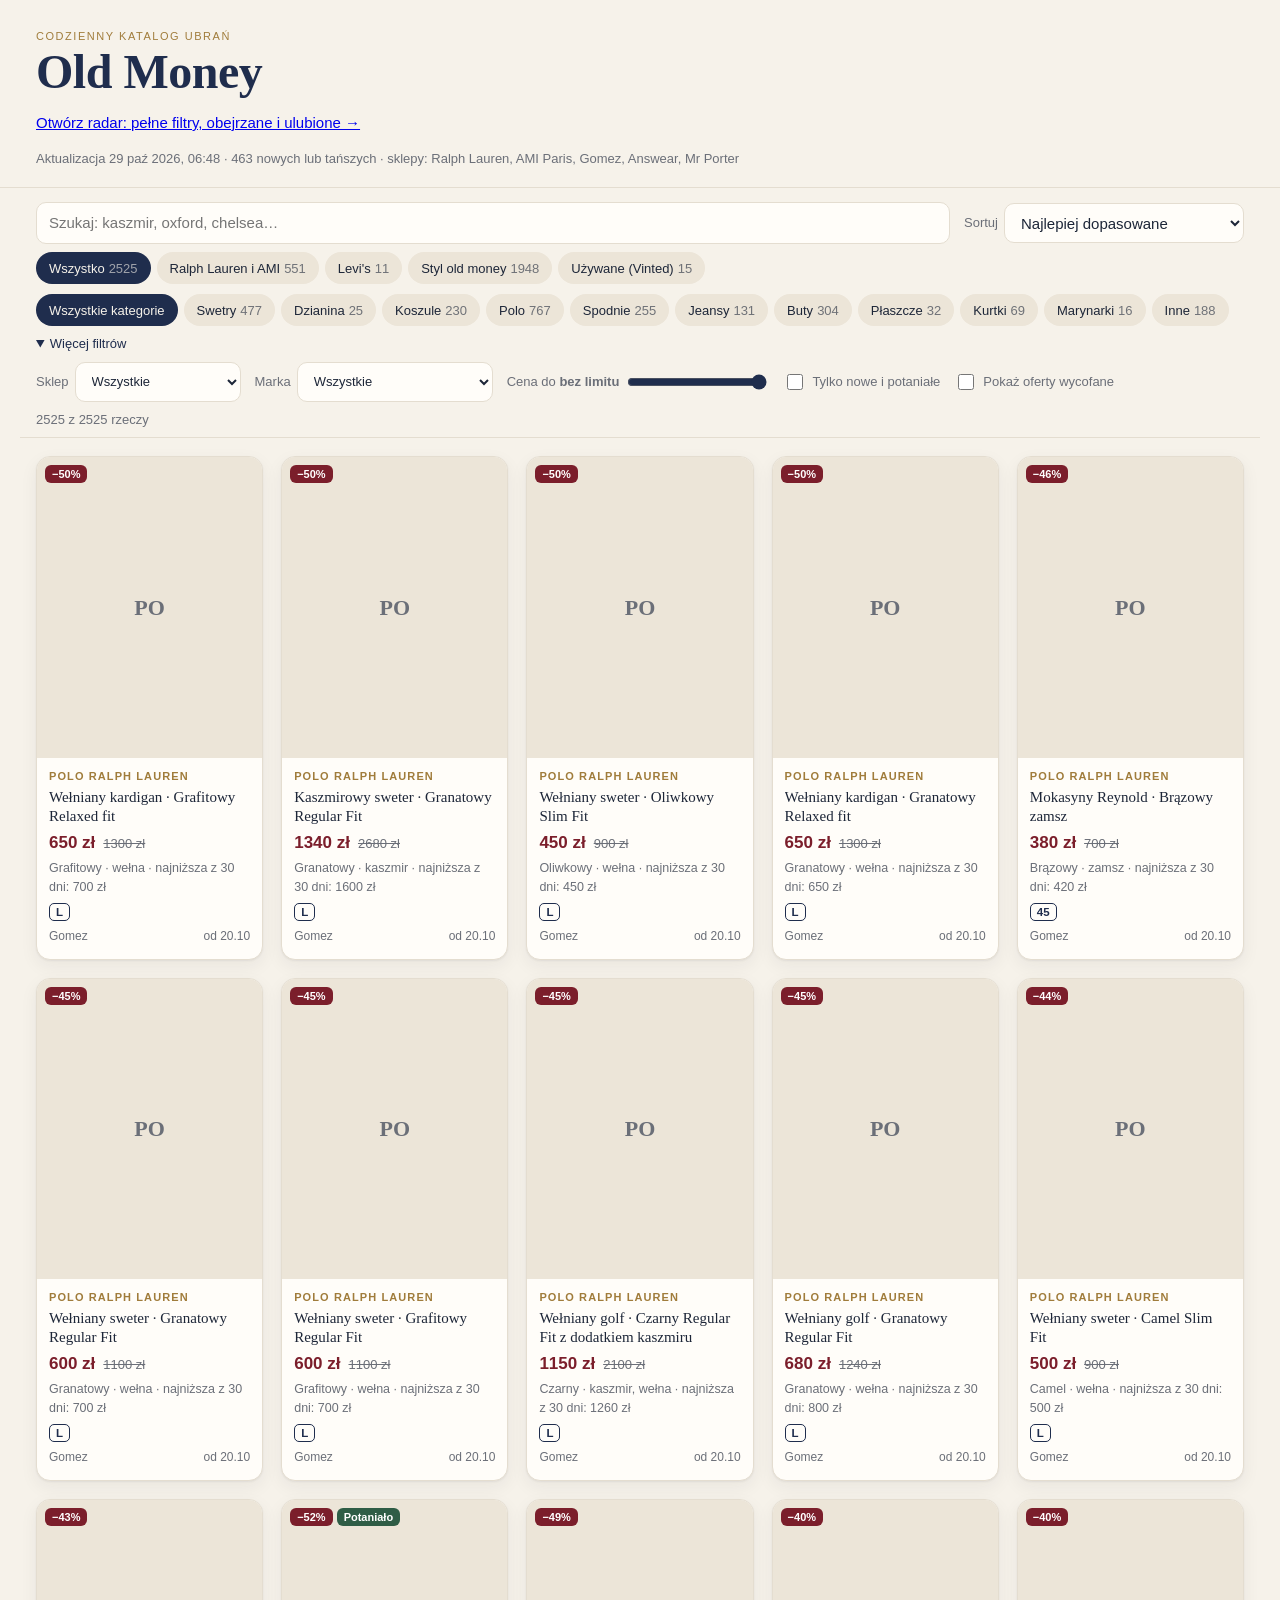
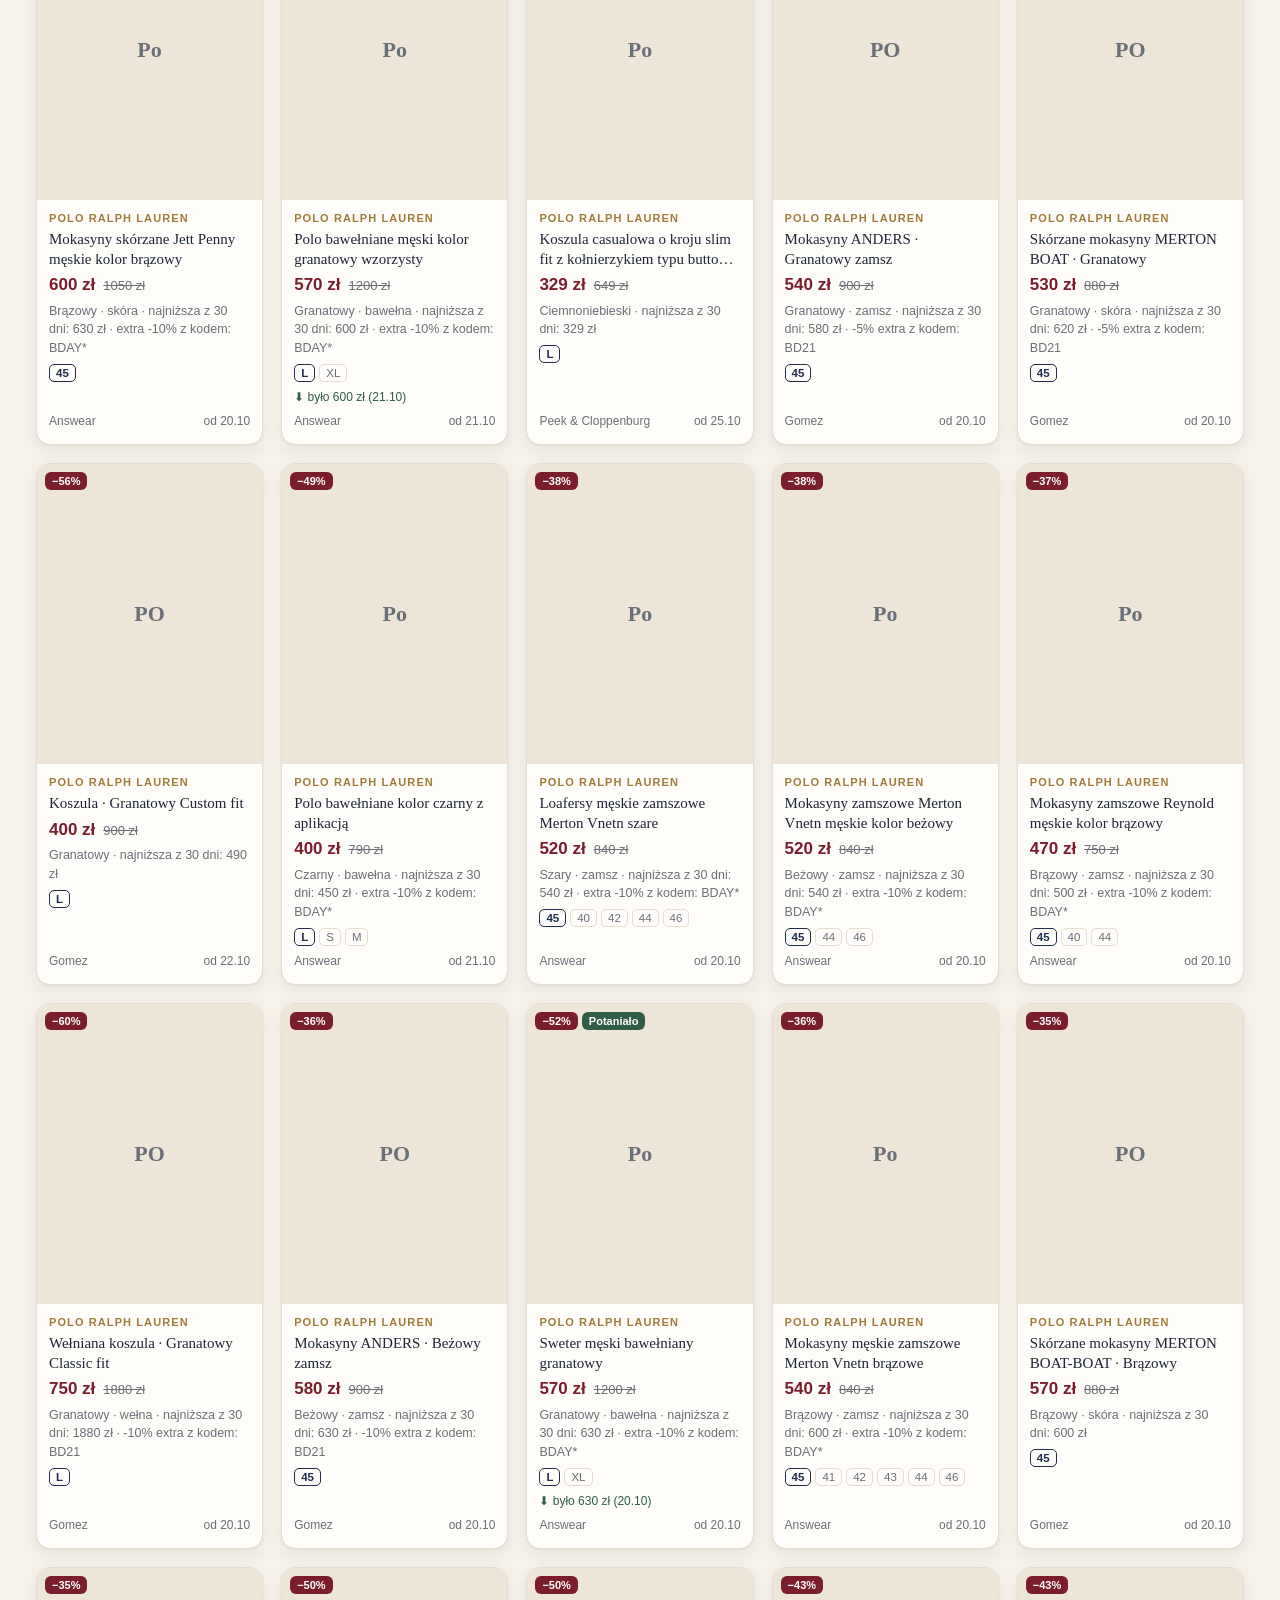
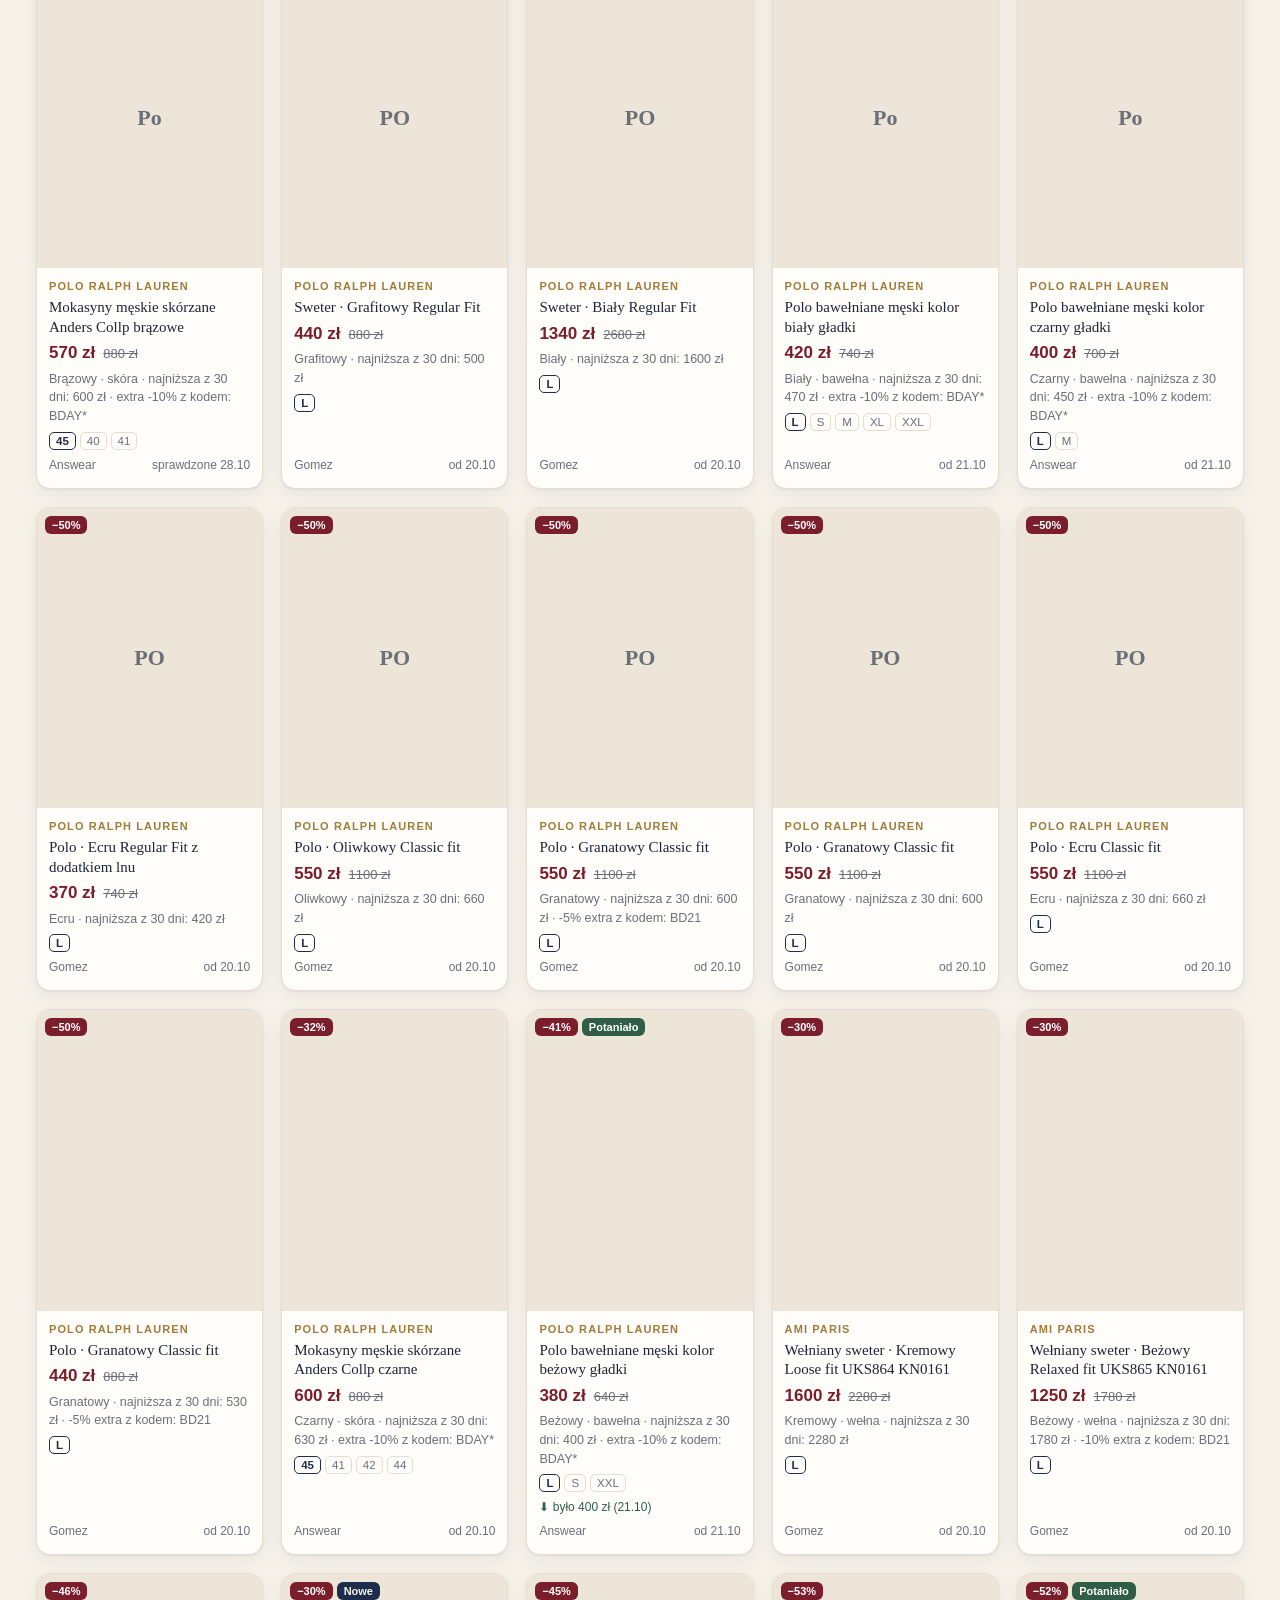
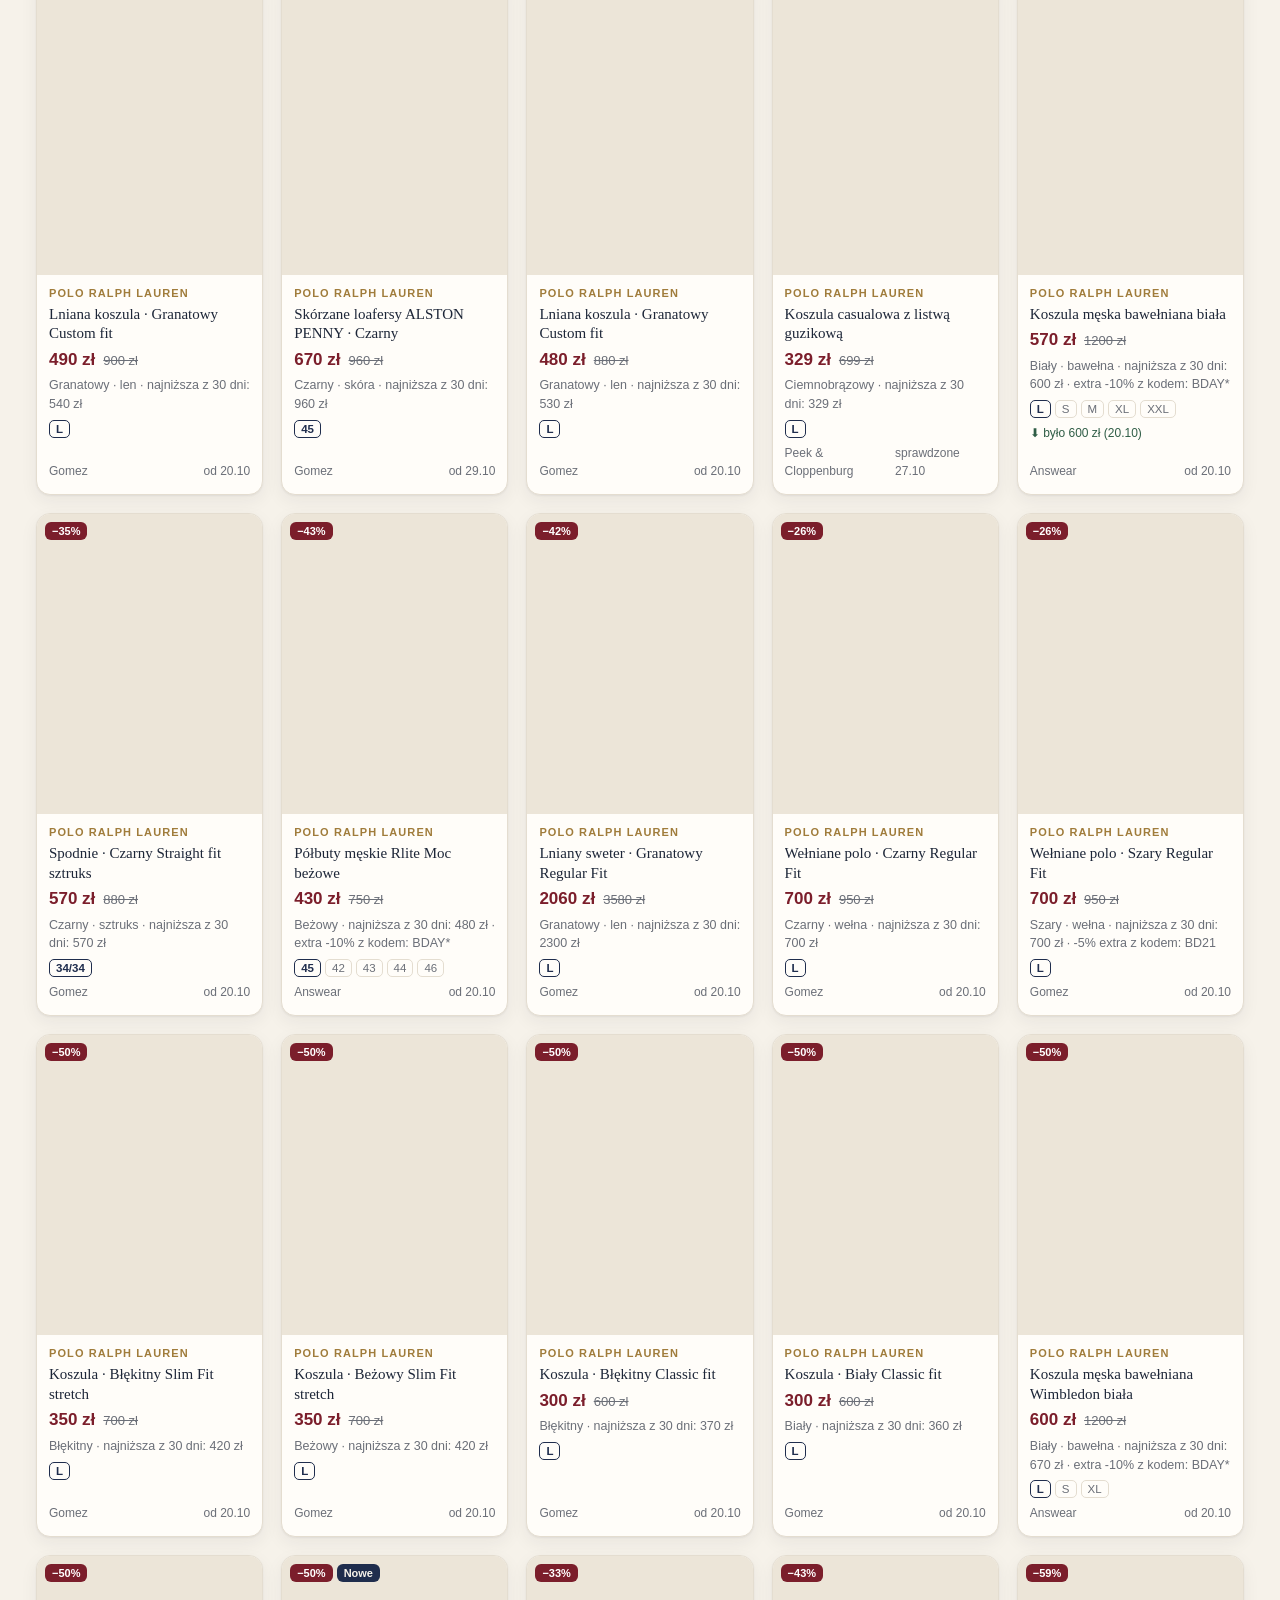
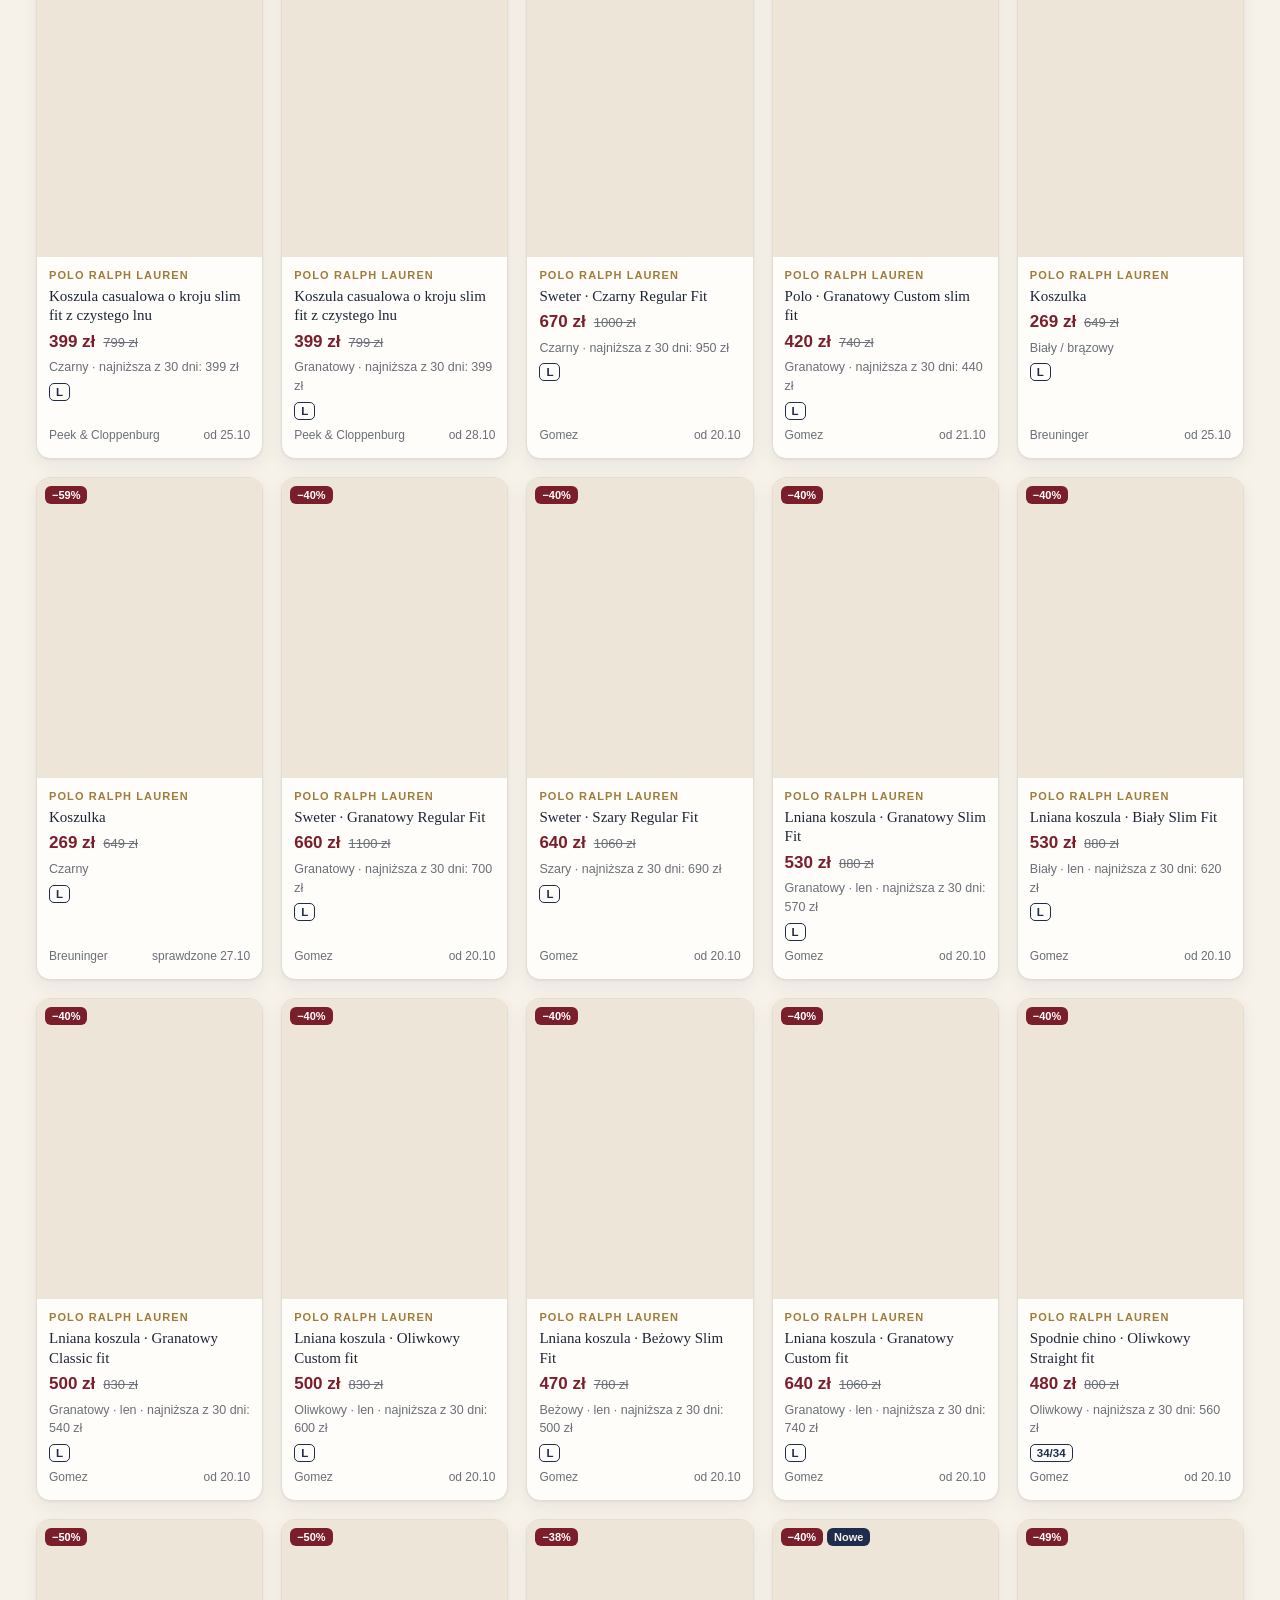
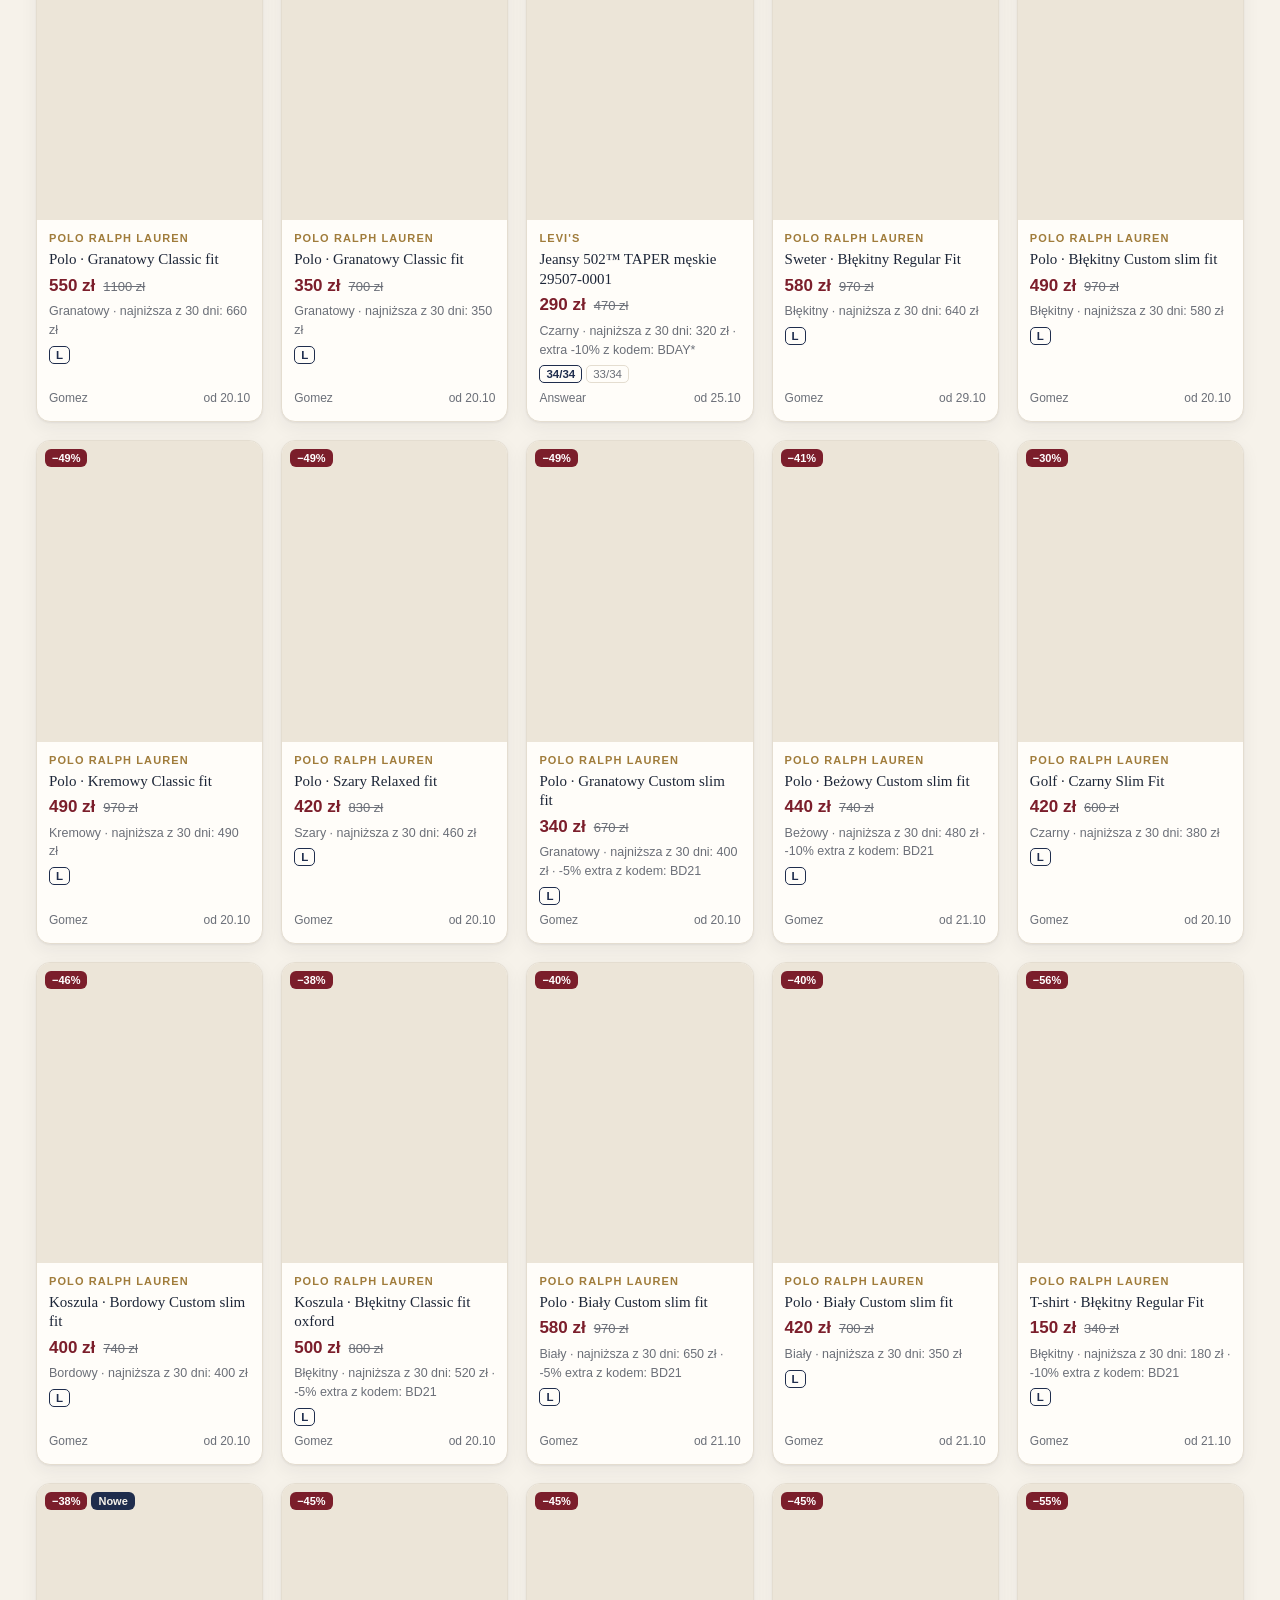
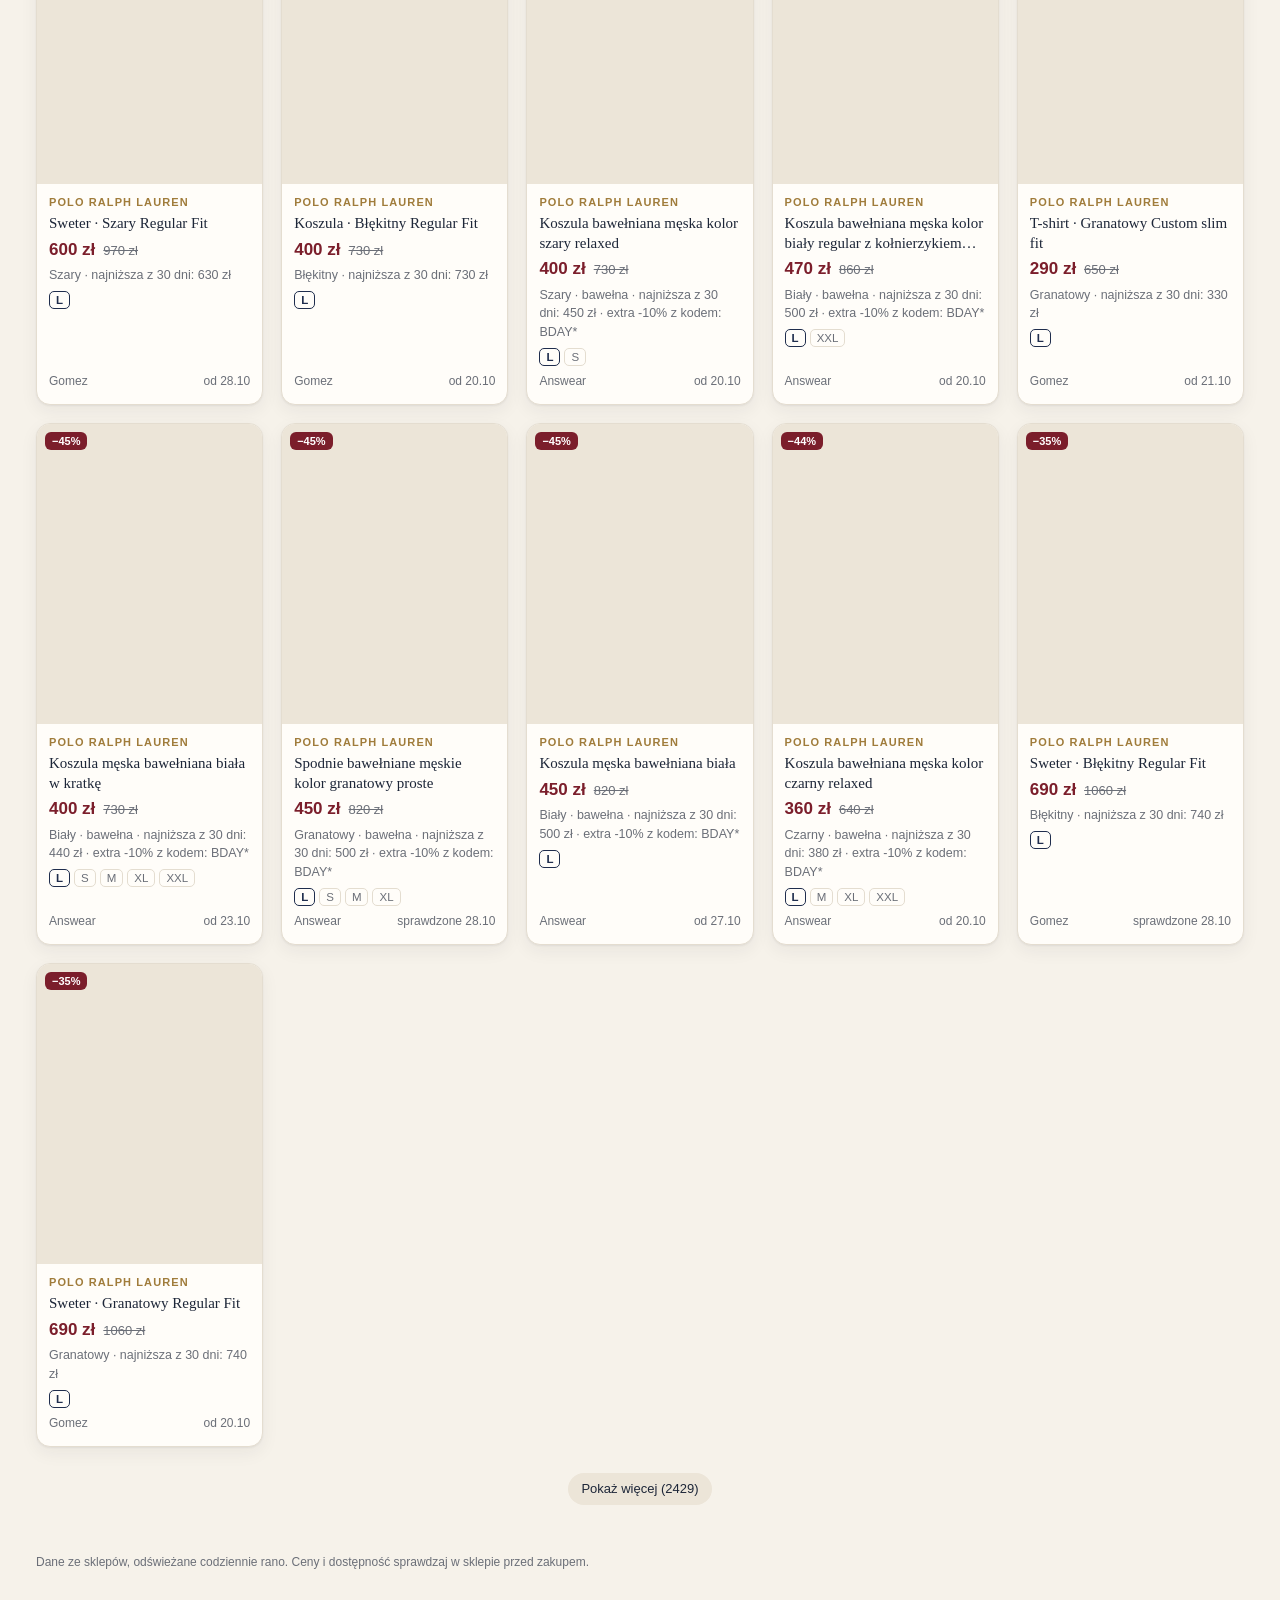
==== commit f64a7f66: "Katalog 2026-10-29 07:48" ====
--- a/index.html
+++ b/index.html
@@ -4,7 +4,7 @@
 <meta charset="utf-8">
 <meta name="viewport" content="width=device-width, initial-scale=1">
 <meta name="robots" content="noindex, nofollow">
-<meta http-equiv="Content-Security-Policy" content="default-src 'self'; img-src https://media.arket.com https://arket.centracdn.net https://media.cos.com https://images.selected.com https://checkout.selected.com https://image.uniqlo.com https://www.charlestyrwhitt.com https://st.mngbcn.com https://cms.brnstc.de https://product.fidcdn.net https://static.massimodutti.net https://img01.ztat.net https://static.zara.net https://gomez.pl https://dtcralphlauren.scene7.com https://www.mrporter.com https://cache.mrporter.com https://cdn.shopify.com https://www.amiparis.com https://amiparis.com https://*.ans-media.com https://*.vinted.net https://lscoglobal.scene7.com https://lsco.scene7.com; object-src 'none'; script-src 'self'; style-src 'self'; connect-src 'self'; base-uri 'none'; form-action 'none'">
+<meta http-equiv="Content-Security-Policy" content="default-src 'self'; img-src https://images.asos-media.com https://media.arket.com https://arket.centracdn.net https://media.cos.com https://images.selected.com https://checkout.selected.com https://image.uniqlo.com https://www.charlestyrwhitt.com https://st.mngbcn.com https://cms.brnstc.de https://product.fidcdn.net https://static.massimodutti.net https://img01.ztat.net https://static.zara.net https://gomez.pl https://dtcralphlauren.scene7.com https://www.mrporter.com https://cache.mrporter.com https://cdn.shopify.com https://www.amiparis.com https://amiparis.com https://*.ans-media.com https://*.vinted.net https://lscoglobal.scene7.com https://lsco.scene7.com; object-src 'none'; script-src 'self'; style-src 'self'; connect-src 'self'; base-uri 'none'; form-action 'none'">
 <meta name="referrer" content="no-referrer">
 <title>Old Money — radar ubrań</title>
 <link rel="stylesheet" href="style.css">
